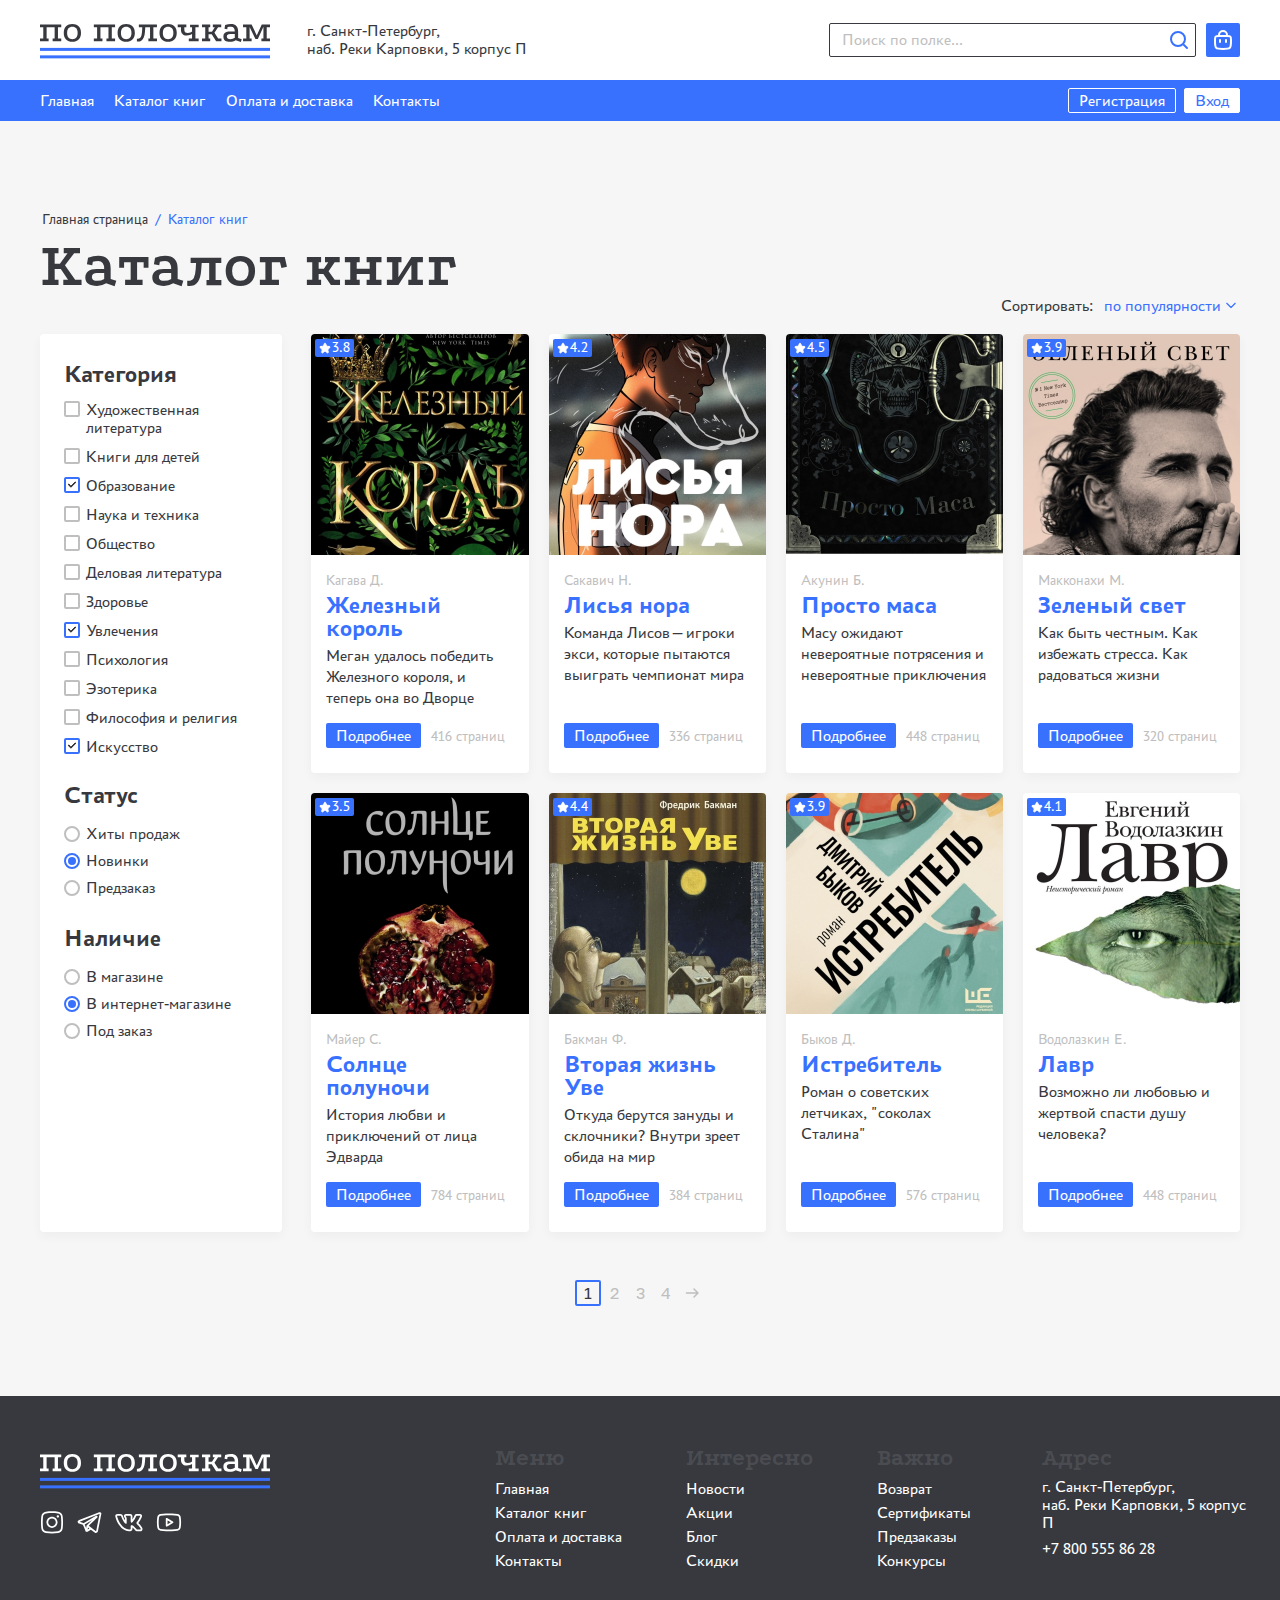
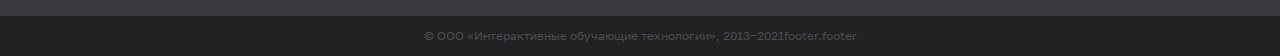
==== catalog.html @ 590096a4 "#1 - html to pug" ====
<!DOCTYPE html>
<html lang="ru-RU">
  <head>
    <meta charset="UTF-8"/>
    <meta name="viewport" content="width=device-width, initial-scale=1.0"/>
    <meta http-equiv="X-UA-Compatible" content="ie=edge"/>
    <link rel="stylesheet" type="text/css" href="static/css/styles.css"/>
    <title>Сайт с книгами "По полочкам"</title>
  </head>
  <body>
    <div class="wrapper">
      <header class="header">
        <div class="container">
          <div class="header__wrapper"><a class="header__logo-link"><span class="visually-hidden">Логотип сайта "По полочкам"</span><svg class="header__logo" width="230" height="35" viewBox="0 0 230 35" fill="none" xmlns="http://www.w3.org/2000/svg">
              <path d="M0 0.612722H21.2467V3.21678H17.9631V14.5521H21.2467V17.1945H12.6321V14.5521H14.6409V3.21678H6.6058V14.5521H8.61458V17.1945H0V14.5521H3.28358V3.21678H0V0.612722Z" fill="#37393E"/>
              <path d="M32.3032 0C34.93 0 37.029 0.791432 38.5999 2.37429C40.1966 3.95716 40.995 6.13997 40.995 8.92275C40.995 11.7055 40.1966 13.8883 38.5999 15.4712C37.029 17.0285 34.93 17.8072 32.3032 17.8072C29.7278 17.8072 27.6546 17.0285 26.0837 15.4712C24.5385 13.8883 23.7658 11.7055 23.7658 8.92275C23.7658 6.13997 24.5385 3.95716 26.0837 2.37429C27.6546 0.791432 29.7278 0 32.3032 0ZM32.3418 2.71895C30.6163 2.71895 29.3158 3.25508 28.4401 4.32734C27.5645 5.3996 27.1267 6.9314 27.1267 8.92275C27.1267 10.8886 27.5645 12.4204 28.4401 13.5181C29.3158 14.5904 30.6163 15.1265 32.3418 15.1265C34.093 15.1265 35.4065 14.5904 36.2821 13.5181C37.1835 12.4204 37.6342 10.8886 37.6342 8.92275C37.6342 6.9314 37.1835 5.3996 36.2821 4.32734C35.4065 3.25508 34.093 2.71895 32.3418 2.71895Z" fill="#37393E"/>
              <path d="M53.8336 0.612722H75.0803V3.21678H71.7967V14.5521H75.0803V17.1945H66.4657V14.5521H68.4745V3.21678H60.4394V14.5521H62.4482V17.1945H53.8336V14.5521H57.1172V3.21678H53.8336V0.612722Z" fill="#37393E"/>
              <path d="M86.1367 0C88.7636 0 90.8625 0.791432 92.4335 2.37429C94.0302 3.95716 94.8286 6.13997 94.8286 8.92275C94.8286 11.7055 94.0302 13.8883 92.4335 15.4712C90.8625 17.0285 88.7636 17.8072 86.1367 17.8072C83.5614 17.8072 81.4882 17.0285 79.9173 15.4712C78.372 13.8883 77.5994 11.7055 77.5994 8.92275C77.5994 6.13997 78.372 3.95716 79.9173 2.37429C81.4882 0.791432 83.5614 0 86.1367 0ZM86.1754 2.71895C84.4499 2.71895 83.1493 3.25508 82.2737 4.32734C81.3981 5.3996 80.9603 6.9314 80.9603 8.92275C80.9603 10.8886 81.3981 12.4204 82.2737 13.5181C83.1493 14.5904 84.4499 15.1265 86.1754 15.1265C87.9266 15.1265 89.2401 14.5904 90.1157 13.5181C91.0171 12.4204 91.4677 10.8886 91.4677 8.92275C91.4677 6.9314 91.0171 5.3996 90.1157 4.32734C89.2401 3.25508 87.9266 2.71895 86.1754 2.71895Z" fill="#37393E"/>
              <path d="M96.9074 17.4625V14.7436C98.2466 14.8968 99.2638 14.667 99.9592 14.0543C100.655 13.4416 101.144 12.5608 101.427 11.4119C101.736 10.2375 101.942 8.90998 102.045 7.42924L102.277 3.21678H98.8775V0.612722H116.918V3.21678H113.364V14.5521H116.995V17.1945H108.381V14.5521H110.042V3.21678H105.29L104.904 8.34832C104.775 10.212 104.415 11.8715 103.822 13.3267C103.256 14.7819 102.406 15.8924 101.273 16.6583C100.139 17.3987 98.6844 17.6668 96.9074 17.4625Z" fill="#37393E"/>
              <path d="M128.049 0C130.676 0 132.775 0.791432 134.346 2.37429C135.943 3.95716 136.741 6.13997 136.741 8.92275C136.741 11.7055 135.943 13.8883 134.346 15.4712C132.775 17.0285 130.676 17.8072 128.049 17.8072C125.474 17.8072 123.401 17.0285 121.83 15.4712C120.285 13.8883 119.512 11.7055 119.512 8.92275C119.512 6.13997 120.285 3.95716 121.83 2.37429C123.401 0.791432 125.474 0 128.049 0ZM128.088 2.71895C126.362 2.71895 125.062 3.25508 124.186 4.32734C123.311 5.3996 122.873 6.9314 122.873 8.92275C122.873 10.8886 123.311 12.4204 124.186 13.5181C125.062 14.5904 126.362 15.1265 128.088 15.1265C129.839 15.1265 131.153 14.5904 132.028 13.5181C132.93 12.4204 133.38 10.8886 133.38 8.92275C133.38 6.9314 132.93 5.3996 132.028 4.32734C131.153 3.25508 129.839 2.71895 128.088 2.71895Z" fill="#37393E"/>
              <path d="M152.05 9.995C151.509 10.3524 150.801 10.6971 149.925 11.029C149.049 11.3353 147.955 11.4885 146.641 11.4885C145.354 11.4885 144.324 11.297 143.551 10.9141C142.778 10.5056 142.199 9.98224 141.813 9.34399C141.452 8.70574 141.207 8.01643 141.079 7.27606C140.976 6.53569 140.937 5.80808 140.963 5.09324L141.001 3.25508H137.718V0.612722H146.332V3.25508H144.324V4.672C144.324 5.54002 144.375 6.29315 144.478 6.9314C144.607 7.56965 144.916 8.05472 145.405 8.38661C145.894 8.7185 146.693 8.88445 147.8 8.88445C148.779 8.88445 149.629 8.74404 150.35 8.4632C151.071 8.18237 151.638 7.90154 152.05 7.62071V3.29338H150.079V0.651017H158.655V3.29338H155.41V14.5521H158.655V17.1945H148.805V14.5521H152.05V9.995Z" fill="#37393E"/>
              <path d="M161.991 0.612722H170.219V3.21678H168.558V7.6973H171.958L174.816 3.21678H172.846V0.612722H181.229V3.21678H178.061L174.469 8.80786L178.177 14.5521H181.461V17.1945H176.13L171.726 10.3014H168.558V14.5521H170.219V17.1945H161.991V14.5521H165.236V3.21678H161.991V0.612722Z" fill="#37393E"/>
              <path d="M195.697 16.1605C193.972 17.2583 192.143 17.8072 190.212 17.8072C185.705 17.8072 183.438 16.0839 183.413 12.6374C183.387 9.24187 185.576 7.54412 189.98 7.54412L194.809 7.58242C194.809 4.28905 193.547 2.64236 191.023 2.64236C189.787 2.64236 188.654 2.79554 187.623 3.1019L187.237 5.16983L184.494 4.71029L185.151 1.07226C187.16 0.35742 189.091 0 190.946 0C193.315 0 195.105 0.638252 196.315 1.91475C197.526 3.16572 198.131 5.00389 198.131 7.42924V14.0543L201.723 15.2031L200.874 17.9221L195.697 16.1605ZM190.096 10.0716C187.907 10.0716 186.812 10.9141 186.812 12.5991C186.812 14.3096 187.997 15.1648 190.366 15.1648C192.066 15.1648 193.547 14.7053 194.809 13.7862V10.1099L190.096 10.0716Z" fill="#37393E"/>
              <path d="M203.036 17.1945V14.5521H206.32V3.21678H203.036V0.612722H211.612L216.75 11.4119L221.772 0.612722H230V3.21678H226.716V14.5521H230V17.1945H221.424V14.5521H223.433V2.83383L217.831 14.8968H215.436L209.603 3.02531V14.5521H211.612V17.1945H203.036Z" fill="#37393E"/>
              <rect y="23.8961" width="230" height="2.98701" fill="#3971FF"/>
              <rect y="31.3636" width="230" height="2.98701" fill="#3971FF"/>
              </svg></a>
            <p class="header__address">г. Санкт-Петербург, <br/> наб. Pеки Карповки, 5 корпус П</p>
            <div class="user-header">
              <div class="user-header__search">
                <input class="user-header__search-input" type="text" name="user-headerSearch" placeholder="Поиск по полке..."/>
                <button class="user-header__search-button" type="submit"><span class="visually-hidden">Найти</span><svg class="user-header__search-icon" width="24" height="24" viewBox="0 0 24 24" fill="none" xmlns="http://www.w3.org/2000/svg">
                  <circle cx="11" cy="11" r="7" stroke="#3971FF" stroke-width="2"/>
                  <path d="M20 20L17 17" stroke="#3971FF" stroke-width="2" stroke-linecap="round"/>
                  </svg>
                </button>
              </div><a class="user-header__basket" href="#"><span class="visually-hidden">Корзина</span><svg class="user-header__basket-icon" width="24" height="24" viewBox="0 0 24 24" fill="none" xmlns="http://www.w3.org/2000/svg">
                <path d="M8 8L8 7C8 4.79086 9.79086 3 12 3V3C14.2091 3 16 4.79086 16 7L16 8" stroke="white" stroke-width="2" stroke-linecap="round"/>
                <path d="M15 14V12" stroke="white" stroke-width="2" stroke-linecap="round"/>
                <path d="M9 14V12" stroke="white" stroke-width="2" stroke-linecap="round"/>
                <path d="M4 12C4 10.1144 4 9.17157 4.58579 8.58579C5.17157 8 6.11438 8 8 8H16C17.8856 8 18.8284 8 19.4142 8.58579C20 9.17157 20 10.1144 20 12V13C20 16.7712 20 18.6569 18.8284 19.8284C17.6569 21 15.7712 21 12 21V21C8.22876 21 6.34315 21 5.17157 19.8284C4 18.6569 4 16.7712 4 13V12Z" stroke="white" stroke-width="2"/>
                </svg></a>
            </div>
          </div>
        </div>
        <nav class="nav">
          <div class="container">
            <div class="nav__content">
              <ul class="nav__list">
                <li class="nav__item"><a class="nav__link" href="index.html">Главная</a></li>
                <li class="nav__item"><a class="nav__link">Каталог книг</a></li>
                <li class="nav__item"><a class="nav__link" href="#">Оплата и доставка</a></li>
                <li class="nav__item"><a class="nav__link" href="#">Контакты</a></li>
              </ul>
              <ul class="user-nav">
                <li class="user-nav__item"><a class="user-nav__link user-nav__link--transparent" href="#"><span class="user-nav__text">Регистрация</span></a></li>
                <li class="user-nav__item"><a class="user-nav__link" href="#"><span class="user-nav__text">Вход</span></a></li>
              </ul>
            </div>
          </div>
        </nav>
      </header>
      <main class="catalog-page">
        <section class="breadcrumbs">
          <div class="container">
            <ul class="breadcrumbs__list">
              <li class="breadcrumbs__item"><a class="breadcrumbs__link" href="index.html">Главная страница</a></li>
              <li class="breadcrumbs__item"><span class="breadcrumbs__text">Каталог книг</span></li>
            </ul>
          </div>
        </section>
        <!-- Добавляем каталог книг вместе с фильтром на страницу-->
        <section class="catalog">
          <div class="container">
            <h1 class="catalog__title">Каталог книг</h1>
            <div class="catalog__wrapper">
              <div class="catalog-filter">
                <form class="catalog-filter__form">
                  <fieldset class="catalog-filter__fieldset">
                    <p class="catalog-filter__legend">Категория</p>
                    <div class="catalog-filter__box">
                      <input class="catalog-filter__checkbox" id="fiction" type="checkbox" name="fiction"/>
                      <label class="catalog-filter__label" for="fiction">Художественная литература</label>
                    </div>
                    <div class="catalog-filter__box">
                      <input class="catalog-filter__checkbox" id="for-children" type="checkbox" name="for-children"/>
                      <label class="catalog-filter__label" for="for-children">Книги для детей</label>
                    </div>
                    <div class="catalog-filter__box">
                      <input class="catalog-filter__checkbox" id="education" type="checkbox" name="education" checked=""/>
                      <label class="catalog-filter__label" for="education">Образование</label>
                    </div>
                    <div class="catalog-filter__box">
                      <input class="catalog-filter__checkbox" id="science-and-technology" type="checkbox" name="science-and-technology"/>
                      <label class="catalog-filter__label" for="science-and-technology">Наука и техника</label>
                    </div>
                    <div class="catalog-filter__box">
                      <input class="catalog-filter__checkbox" id="society" type="checkbox" name="society"/>
                      <label class="catalog-filter__label" for="society">Общество</label>
                    </div>
                    <div class="catalog-filter__box">
                      <input class="catalog-filter__checkbox" id="business-literature" type="checkbox" name="business-literature"/>
                      <label class="catalog-filter__label" for="business-literature">Деловая литература</label>
                    </div>
                    <div class="catalog-filter__box">
                      <input class="catalog-filter__checkbox" id="health" type="checkbox" name="health"/>
                      <label class="catalog-filter__label" for="health">Здоровье</label>
                    </div>
                    <div class="catalog-filter__box">
                      <input class="catalog-filter__checkbox" id="hobby" type="checkbox" name="hobby" checked=""/>
                      <label class="catalog-filter__label" for="hobby">Увлечения</label>
                    </div>
                    <div class="catalog-filter__box">
                      <input class="catalog-filter__checkbox" id="psychology" type="checkbox" name="psychology"/>
                      <label class="catalog-filter__label" for="psychology">Психология</label>
                    </div>
                    <div class="catalog-filter__box">
                      <input class="catalog-filter__checkbox" id="esoterics" type="checkbox" name="esoterics"/>
                      <label class="catalog-filter__label" for="esoterics">Эзотерика</label>
                    </div>
                    <div class="catalog-filter__box">
                      <input class="catalog-filter__checkbox" id="philosophy" type="checkbox" name="philosophy"/>
                      <label class="catalog-filter__label" for="philosophy">Философия и религия</label>
                    </div>
                    <div class="catalog-filter__box">
                      <input class="catalog-filter__checkbox" id="art" type="checkbox" name="art" checked=""/>
                      <label class="catalog-filter__label" for="art">Искусство</label>
                    </div>
                  </fieldset>
                  <fieldset class="catalog-filter__fieldset">
                    <p class="catalog-filter__legend">Статус</p>
                    <div class="catalog-filter__box catalog-filter__box--radio">
                      <input class="catalog-filter__radio" id="bestsellers" type="radio" name="status" value="bestsellers"/>
                      <label class="catalog-filter__label" for="bestsellers">Хиты продаж</label>
                    </div>
                    <div class="catalog-filter__box catalog-filter__box--radio">
                      <input class="catalog-filter__radio" id="news-books" type="radio" name="status" value="news-books" checked=""/>
                      <label class="catalog-filter__label" for="news-books">Новинки</label>
                    </div>
                    <div class="catalog-filter__box catalog-filter__box--radio">
                      <input class="catalog-filter__radio" id="preorder" type="radio" name="status" value="preorder"/>
                      <label class="catalog-filter__label" for="preorder">Предзаказ</label>
                    </div>
                  </fieldset>
                  <fieldset class="catalog-filter__fieldset">
                    <p class="catalog-filter__legend">Наличие</p>
                    <div class="catalog-filter__box catalog-filter__box--radio">
                      <input class="catalog-filter__radio" id="in-the-shop" type="radio" name="availability" value="in-the-shop"/>
                      <label class="catalog-filter__label" for="in-the-shop">В магазине</label>
                    </div>
                    <div class="catalog-filter__box catalog-filter__box--radio">
                      <input class="catalog-filter__radio" id="in-the-internet-shop" type="radio" name="availability" value="in-the-internet-shop" checked=""/>
                      <label class="catalog-filter__label" for="in-the-internet-shop">В интернет-магазине</label>
                    </div>
                    <div class="catalog-filter__box catalog-filter__box--radio">
                      <input class="catalog-filter__radio" id="under-the-order" type="radio" name="availability" value="under-the-order"/>
                      <label class="catalog-filter__label" for="under-the-order">Под заказ</label>
                    </div>
                  </fieldset>
                </form>
              </div>
              <div class="catalog-books">
                <div class="catalog-books__sort">
                  <label class="catalog-books__sort-title" for="sort">Сортировать:</label>
                  <select class="catalog-books__select" id="sort" size="1">
                    <option class="catalog-books__options">по популярности</option>
                    <option class="catalog-books__options">по названию</option>
                    <option class="catalog-books__options">по новизне</option>
                  </select>
                </div>
                <ul class="books">
                  <li class="books__item">
                    <div class="books__inner"><img class="books__img" src="static/images/content/book-iron-king.jpg" alt="Фото книги - &quot;Железный король&quot;" width="221" height="221"/>
                      <div class="books__box">
                        <p class="books__author">Кагава Д.</p>
                        <h3 class="books__name">Железный король</h3>
                        <p class="books__description">Меган удалось победить Железного короля, и теперь она во Дворце</p>
                        <p class="books__stars">
                          <svg width='12' height='12' viewBox='0 0 12 12' fill='none' xmlns='http://www.w3.org/2000/svg'>
                          <path d='M4.87152 2.81324C5.29957 1.74612 5.5136 1.21256 5.86132 1.13861C5.95275 1.11916 6.04724 1.11916 6.13867 1.13861C6.48639 1.21256 6.70042 1.74612 7.12847 2.81324C7.37189 3.4201 7.4936 3.72352 7.72134 3.9299C7.78522 3.98779 7.85456 4.03934 7.92839 4.08384C8.19162 4.24249 8.52022 4.27192 9.17741 4.33078C10.2899 4.43041 10.8462 4.48023 11.016 4.79739C11.0512 4.86308 11.0751 4.9342 11.0868 5.00779C11.1431 5.36315 10.7342 5.73519 9.91632 6.47927L9.68921 6.68589C9.30685 7.03376 9.11566 7.2077 9.00508 7.42477C8.93875 7.55498 8.89427 7.69521 8.87343 7.83985C8.83869 8.08098 8.89467 8.33331 9.00664 8.83796L9.04665 9.01827C9.24744 9.92329 9.34784 10.3758 9.22251 10.5982C9.10994 10.798 8.90257 10.9259 8.67351 10.9369C8.41849 10.949 8.05917 10.6562 7.34052 10.0707C6.86704 9.68484 6.63031 9.49194 6.3675 9.41658C6.12734 9.34771 5.87265 9.34771 5.63249 9.41658C5.36968 9.49194 5.13294 9.68484 4.65947 10.0707C3.94082 10.6562 3.5815 10.949 3.32648 10.9369C3.09742 10.9259 2.89005 10.798 2.77747 10.5982C2.65215 10.3758 2.75254 9.92329 2.95334 9.01827L2.99335 8.83796C3.10532 8.33331 3.1613 8.08098 3.12656 7.83985C3.10572 7.69521 3.06124 7.55498 2.99491 7.42477C2.88432 7.2077 2.69314 7.03376 2.31078 6.68589L2.08366 6.47927C1.2658 5.73519 0.856875 5.36315 0.913191 5.00779C0.924854 4.9342 0.948774 4.86308 0.983955 4.79739C1.15382 4.48023 1.71007 4.43041 2.82258 4.33078C3.47977 4.27192 3.80837 4.24249 4.07159 4.08384C4.14543 4.03934 4.21477 3.98779 4.27865 3.9299C4.50639 3.72352 4.6281 3.4201 4.87152 2.81324Z' fill='white' stroke='white' />
                          </svg><span class="books__star">3.8</span>
                        </p>
                        <div class="books__wrapper"><a class="books__link" href="iron-king.html">Подробнее</a><span class="books__pages">416 страниц</span></div>
                      </div>
                    </div>
                  </li>
                  <li class="books__item">
                    <div class="books__inner"><img class="books__img" src="static/images/content/book-fox-hole.jpg" alt="Фото книги - &quot;Лисья нора&quot;" width="221" height="221"/>
                      <div class="books__box">
                        <p class="books__author">Сакавич Н.</p>
                        <h3 class="books__name">Лисья нора</h3>
                        <p class="books__description">Команда Лисов—игроки экси, которые пытаются выиграть чемпионат мира</p>
                        <p class="books__stars">
                          <svg width='12' height='12' viewBox='0 0 12 12' fill='none' xmlns='http://www.w3.org/2000/svg'>
                          <path d='M4.87152 2.81324C5.29957 1.74612 5.5136 1.21256 5.86132 1.13861C5.95275 1.11916 6.04724 1.11916 6.13867 1.13861C6.48639 1.21256 6.70042 1.74612 7.12847 2.81324C7.37189 3.4201 7.4936 3.72352 7.72134 3.9299C7.78522 3.98779 7.85456 4.03934 7.92839 4.08384C8.19162 4.24249 8.52022 4.27192 9.17741 4.33078C10.2899 4.43041 10.8462 4.48023 11.016 4.79739C11.0512 4.86308 11.0751 4.9342 11.0868 5.00779C11.1431 5.36315 10.7342 5.73519 9.91632 6.47927L9.68921 6.68589C9.30685 7.03376 9.11566 7.2077 9.00508 7.42477C8.93875 7.55498 8.89427 7.69521 8.87343 7.83985C8.83869 8.08098 8.89467 8.33331 9.00664 8.83796L9.04665 9.01827C9.24744 9.92329 9.34784 10.3758 9.22251 10.5982C9.10994 10.798 8.90257 10.9259 8.67351 10.9369C8.41849 10.949 8.05917 10.6562 7.34052 10.0707C6.86704 9.68484 6.63031 9.49194 6.3675 9.41658C6.12734 9.34771 5.87265 9.34771 5.63249 9.41658C5.36968 9.49194 5.13294 9.68484 4.65947 10.0707C3.94082 10.6562 3.5815 10.949 3.32648 10.9369C3.09742 10.9259 2.89005 10.798 2.77747 10.5982C2.65215 10.3758 2.75254 9.92329 2.95334 9.01827L2.99335 8.83796C3.10532 8.33331 3.1613 8.08098 3.12656 7.83985C3.10572 7.69521 3.06124 7.55498 2.99491 7.42477C2.88432 7.2077 2.69314 7.03376 2.31078 6.68589L2.08366 6.47927C1.2658 5.73519 0.856875 5.36315 0.913191 5.00779C0.924854 4.9342 0.948774 4.86308 0.983955 4.79739C1.15382 4.48023 1.71007 4.43041 2.82258 4.33078C3.47977 4.27192 3.80837 4.24249 4.07159 4.08384C4.14543 4.03934 4.21477 3.98779 4.27865 3.9299C4.50639 3.72352 4.6281 3.4201 4.87152 2.81324Z' fill='white' stroke='white' />
                          </svg><span class="books__star">4.2</span>
                        </p>
                        <div class="books__wrapper"><a class="books__link" href="#">Подробнее</a><span class="books__pages">336 страниц</span></div>
                      </div>
                    </div>
                  </li>
                  <li class="books__item">
                    <div class="books__inner"><img class="books__img" src="static/images/content/book-just-masa.jpg" alt="Фото книги - &quot;Просто маса&quot;" width="221" height="221"/>
                      <div class="books__box">
                        <p class="books__author">Акунин Б.</p>
                        <h3 class="books__name">Просто маса</h3>
                        <p class="books__description">Масу ожидают невероятные потрясения и невероятные приключения</p>
                        <p class="books__stars">
                          <svg width='12' height='12' viewBox='0 0 12 12' fill='none' xmlns='http://www.w3.org/2000/svg'>
                          <path d='M4.87152 2.81324C5.29957 1.74612 5.5136 1.21256 5.86132 1.13861C5.95275 1.11916 6.04724 1.11916 6.13867 1.13861C6.48639 1.21256 6.70042 1.74612 7.12847 2.81324C7.37189 3.4201 7.4936 3.72352 7.72134 3.9299C7.78522 3.98779 7.85456 4.03934 7.92839 4.08384C8.19162 4.24249 8.52022 4.27192 9.17741 4.33078C10.2899 4.43041 10.8462 4.48023 11.016 4.79739C11.0512 4.86308 11.0751 4.9342 11.0868 5.00779C11.1431 5.36315 10.7342 5.73519 9.91632 6.47927L9.68921 6.68589C9.30685 7.03376 9.11566 7.2077 9.00508 7.42477C8.93875 7.55498 8.89427 7.69521 8.87343 7.83985C8.83869 8.08098 8.89467 8.33331 9.00664 8.83796L9.04665 9.01827C9.24744 9.92329 9.34784 10.3758 9.22251 10.5982C9.10994 10.798 8.90257 10.9259 8.67351 10.9369C8.41849 10.949 8.05917 10.6562 7.34052 10.0707C6.86704 9.68484 6.63031 9.49194 6.3675 9.41658C6.12734 9.34771 5.87265 9.34771 5.63249 9.41658C5.36968 9.49194 5.13294 9.68484 4.65947 10.0707C3.94082 10.6562 3.5815 10.949 3.32648 10.9369C3.09742 10.9259 2.89005 10.798 2.77747 10.5982C2.65215 10.3758 2.75254 9.92329 2.95334 9.01827L2.99335 8.83796C3.10532 8.33331 3.1613 8.08098 3.12656 7.83985C3.10572 7.69521 3.06124 7.55498 2.99491 7.42477C2.88432 7.2077 2.69314 7.03376 2.31078 6.68589L2.08366 6.47927C1.2658 5.73519 0.856875 5.36315 0.913191 5.00779C0.924854 4.9342 0.948774 4.86308 0.983955 4.79739C1.15382 4.48023 1.71007 4.43041 2.82258 4.33078C3.47977 4.27192 3.80837 4.24249 4.07159 4.08384C4.14543 4.03934 4.21477 3.98779 4.27865 3.9299C4.50639 3.72352 4.6281 3.4201 4.87152 2.81324Z' fill='white' stroke='white' />
                          </svg><span class="books__star">4.5</span>
                        </p>
                        <div class="books__wrapper"><a class="books__link" href="#">Подробнее</a><span class="books__pages">448 страниц</span></div>
                      </div>
                    </div>
                  </li>
                  <li class="books__item">
                    <div class="books__inner"><img class="books__img" src="static/images/content/book-green-light.jpg" alt="Фото книги - &quot;Зеленый свет&quot;" width="221" height="221"/>
                      <div class="books__box">
                        <p class="books__author">Макконахи М.</p>
                        <h3 class="books__name">Зеленый свет</h3>
                        <p class="books__description">Как быть честным. Как избежать стресса. Как радоваться жизни</p>
                        <p class="books__stars">
                          <svg width='12' height='12' viewBox='0 0 12 12' fill='none' xmlns='http://www.w3.org/2000/svg'>
                          <path d='M4.87152 2.81324C5.29957 1.74612 5.5136 1.21256 5.86132 1.13861C5.95275 1.11916 6.04724 1.11916 6.13867 1.13861C6.48639 1.21256 6.70042 1.74612 7.12847 2.81324C7.37189 3.4201 7.4936 3.72352 7.72134 3.9299C7.78522 3.98779 7.85456 4.03934 7.92839 4.08384C8.19162 4.24249 8.52022 4.27192 9.17741 4.33078C10.2899 4.43041 10.8462 4.48023 11.016 4.79739C11.0512 4.86308 11.0751 4.9342 11.0868 5.00779C11.1431 5.36315 10.7342 5.73519 9.91632 6.47927L9.68921 6.68589C9.30685 7.03376 9.11566 7.2077 9.00508 7.42477C8.93875 7.55498 8.89427 7.69521 8.87343 7.83985C8.83869 8.08098 8.89467 8.33331 9.00664 8.83796L9.04665 9.01827C9.24744 9.92329 9.34784 10.3758 9.22251 10.5982C9.10994 10.798 8.90257 10.9259 8.67351 10.9369C8.41849 10.949 8.05917 10.6562 7.34052 10.0707C6.86704 9.68484 6.63031 9.49194 6.3675 9.41658C6.12734 9.34771 5.87265 9.34771 5.63249 9.41658C5.36968 9.49194 5.13294 9.68484 4.65947 10.0707C3.94082 10.6562 3.5815 10.949 3.32648 10.9369C3.09742 10.9259 2.89005 10.798 2.77747 10.5982C2.65215 10.3758 2.75254 9.92329 2.95334 9.01827L2.99335 8.83796C3.10532 8.33331 3.1613 8.08098 3.12656 7.83985C3.10572 7.69521 3.06124 7.55498 2.99491 7.42477C2.88432 7.2077 2.69314 7.03376 2.31078 6.68589L2.08366 6.47927C1.2658 5.73519 0.856875 5.36315 0.913191 5.00779C0.924854 4.9342 0.948774 4.86308 0.983955 4.79739C1.15382 4.48023 1.71007 4.43041 2.82258 4.33078C3.47977 4.27192 3.80837 4.24249 4.07159 4.08384C4.14543 4.03934 4.21477 3.98779 4.27865 3.9299C4.50639 3.72352 4.6281 3.4201 4.87152 2.81324Z' fill='white' stroke='white' />
                          </svg><span class="books__star">3.9</span>
                        </p>
                        <div class="books__wrapper"><a class="books__link" href="#">Подробнее</a><span class="books__pages">320 страниц</span></div>
                      </div>
                    </div>
                  </li>
                  <li class="books__item">
                    <div class="books__inner"><img class="books__img" src="static/images/content/book-sun-midnight.jpg" alt="Фото книги - &quot;Солнце полуночи&quot;" width="221" height="221"/>
                      <div class="books__box">
                        <p class="books__author">Майер С. </p>
                        <h3 class="books__name">Солнце полуночи</h3>
                        <p class="books__description">История любви и приключений от лица Эдварда</p>
                        <p class="books__stars">
                          <svg width='12' height='12' viewBox='0 0 12 12' fill='none' xmlns='http://www.w3.org/2000/svg'>
                          <path d='M4.87152 2.81324C5.29957 1.74612 5.5136 1.21256 5.86132 1.13861C5.95275 1.11916 6.04724 1.11916 6.13867 1.13861C6.48639 1.21256 6.70042 1.74612 7.12847 2.81324C7.37189 3.4201 7.4936 3.72352 7.72134 3.9299C7.78522 3.98779 7.85456 4.03934 7.92839 4.08384C8.19162 4.24249 8.52022 4.27192 9.17741 4.33078C10.2899 4.43041 10.8462 4.48023 11.016 4.79739C11.0512 4.86308 11.0751 4.9342 11.0868 5.00779C11.1431 5.36315 10.7342 5.73519 9.91632 6.47927L9.68921 6.68589C9.30685 7.03376 9.11566 7.2077 9.00508 7.42477C8.93875 7.55498 8.89427 7.69521 8.87343 7.83985C8.83869 8.08098 8.89467 8.33331 9.00664 8.83796L9.04665 9.01827C9.24744 9.92329 9.34784 10.3758 9.22251 10.5982C9.10994 10.798 8.90257 10.9259 8.67351 10.9369C8.41849 10.949 8.05917 10.6562 7.34052 10.0707C6.86704 9.68484 6.63031 9.49194 6.3675 9.41658C6.12734 9.34771 5.87265 9.34771 5.63249 9.41658C5.36968 9.49194 5.13294 9.68484 4.65947 10.0707C3.94082 10.6562 3.5815 10.949 3.32648 10.9369C3.09742 10.9259 2.89005 10.798 2.77747 10.5982C2.65215 10.3758 2.75254 9.92329 2.95334 9.01827L2.99335 8.83796C3.10532 8.33331 3.1613 8.08098 3.12656 7.83985C3.10572 7.69521 3.06124 7.55498 2.99491 7.42477C2.88432 7.2077 2.69314 7.03376 2.31078 6.68589L2.08366 6.47927C1.2658 5.73519 0.856875 5.36315 0.913191 5.00779C0.924854 4.9342 0.948774 4.86308 0.983955 4.79739C1.15382 4.48023 1.71007 4.43041 2.82258 4.33078C3.47977 4.27192 3.80837 4.24249 4.07159 4.08384C4.14543 4.03934 4.21477 3.98779 4.27865 3.9299C4.50639 3.72352 4.6281 3.4201 4.87152 2.81324Z' fill='white' stroke='white' />
                          </svg><span class="books__star">3.5</span>
                        </p>
                        <div class="books__wrapper"><a class="books__link" href="#">Подробнее</a><span class="books__pages">784 страниц</span></div>
                      </div>
                    </div>
                  </li>
                  <li class="books__item">
                    <div class="books__inner"><img class="books__img" src="static/images/content/book-second-life.jpg" alt="Фото книги - &quot;Вторая жизнь Уве&quot;" width="221" height="221"/>
                      <div class="books__box">
                        <p class="books__author">Бакман Ф.</p>
                        <h3 class="books__name">Вторая жизнь Уве</h3>
                        <p class="books__description">Откуда берутся зануды и склочники? Внутри зреет обида на мир</p>
                        <p class="books__stars">
                          <svg width='12' height='12' viewBox='0 0 12 12' fill='none' xmlns='http://www.w3.org/2000/svg'>
                          <path d='M4.87152 2.81324C5.29957 1.74612 5.5136 1.21256 5.86132 1.13861C5.95275 1.11916 6.04724 1.11916 6.13867 1.13861C6.48639 1.21256 6.70042 1.74612 7.12847 2.81324C7.37189 3.4201 7.4936 3.72352 7.72134 3.9299C7.78522 3.98779 7.85456 4.03934 7.92839 4.08384C8.19162 4.24249 8.52022 4.27192 9.17741 4.33078C10.2899 4.43041 10.8462 4.48023 11.016 4.79739C11.0512 4.86308 11.0751 4.9342 11.0868 5.00779C11.1431 5.36315 10.7342 5.73519 9.91632 6.47927L9.68921 6.68589C9.30685 7.03376 9.11566 7.2077 9.00508 7.42477C8.93875 7.55498 8.89427 7.69521 8.87343 7.83985C8.83869 8.08098 8.89467 8.33331 9.00664 8.83796L9.04665 9.01827C9.24744 9.92329 9.34784 10.3758 9.22251 10.5982C9.10994 10.798 8.90257 10.9259 8.67351 10.9369C8.41849 10.949 8.05917 10.6562 7.34052 10.0707C6.86704 9.68484 6.63031 9.49194 6.3675 9.41658C6.12734 9.34771 5.87265 9.34771 5.63249 9.41658C5.36968 9.49194 5.13294 9.68484 4.65947 10.0707C3.94082 10.6562 3.5815 10.949 3.32648 10.9369C3.09742 10.9259 2.89005 10.798 2.77747 10.5982C2.65215 10.3758 2.75254 9.92329 2.95334 9.01827L2.99335 8.83796C3.10532 8.33331 3.1613 8.08098 3.12656 7.83985C3.10572 7.69521 3.06124 7.55498 2.99491 7.42477C2.88432 7.2077 2.69314 7.03376 2.31078 6.68589L2.08366 6.47927C1.2658 5.73519 0.856875 5.36315 0.913191 5.00779C0.924854 4.9342 0.948774 4.86308 0.983955 4.79739C1.15382 4.48023 1.71007 4.43041 2.82258 4.33078C3.47977 4.27192 3.80837 4.24249 4.07159 4.08384C4.14543 4.03934 4.21477 3.98779 4.27865 3.9299C4.50639 3.72352 4.6281 3.4201 4.87152 2.81324Z' fill='white' stroke='white' />
                          </svg><span class="books__star">4.4</span>
                        </p>
                        <div class="books__wrapper"><a class="books__link" href="#">Подробнее</a><span class="books__pages">384 страниц</span></div>
                      </div>
                    </div>
                  </li>
                  <li class="books__item">
                    <div class="books__inner"><img class="books__img" src="static/images/content/book-istrebitel.jpg" alt="Фото книги - &quot;Истребитель&quot;" width="221" height="221"/>
                      <div class="books__box">
                        <p class="books__author">Быков Д.</p>
                        <h3 class="books__name">Истребитель</h3>
                        <p class="books__description">Роман о советских летчиках, "соколах Сталина"</p>
                        <p class="books__stars">
                          <svg width='12' height='12' viewBox='0 0 12 12' fill='none' xmlns='http://www.w3.org/2000/svg'>
                          <path d='M4.87152 2.81324C5.29957 1.74612 5.5136 1.21256 5.86132 1.13861C5.95275 1.11916 6.04724 1.11916 6.13867 1.13861C6.48639 1.21256 6.70042 1.74612 7.12847 2.81324C7.37189 3.4201 7.4936 3.72352 7.72134 3.9299C7.78522 3.98779 7.85456 4.03934 7.92839 4.08384C8.19162 4.24249 8.52022 4.27192 9.17741 4.33078C10.2899 4.43041 10.8462 4.48023 11.016 4.79739C11.0512 4.86308 11.0751 4.9342 11.0868 5.00779C11.1431 5.36315 10.7342 5.73519 9.91632 6.47927L9.68921 6.68589C9.30685 7.03376 9.11566 7.2077 9.00508 7.42477C8.93875 7.55498 8.89427 7.69521 8.87343 7.83985C8.83869 8.08098 8.89467 8.33331 9.00664 8.83796L9.04665 9.01827C9.24744 9.92329 9.34784 10.3758 9.22251 10.5982C9.10994 10.798 8.90257 10.9259 8.67351 10.9369C8.41849 10.949 8.05917 10.6562 7.34052 10.0707C6.86704 9.68484 6.63031 9.49194 6.3675 9.41658C6.12734 9.34771 5.87265 9.34771 5.63249 9.41658C5.36968 9.49194 5.13294 9.68484 4.65947 10.0707C3.94082 10.6562 3.5815 10.949 3.32648 10.9369C3.09742 10.9259 2.89005 10.798 2.77747 10.5982C2.65215 10.3758 2.75254 9.92329 2.95334 9.01827L2.99335 8.83796C3.10532 8.33331 3.1613 8.08098 3.12656 7.83985C3.10572 7.69521 3.06124 7.55498 2.99491 7.42477C2.88432 7.2077 2.69314 7.03376 2.31078 6.68589L2.08366 6.47927C1.2658 5.73519 0.856875 5.36315 0.913191 5.00779C0.924854 4.9342 0.948774 4.86308 0.983955 4.79739C1.15382 4.48023 1.71007 4.43041 2.82258 4.33078C3.47977 4.27192 3.80837 4.24249 4.07159 4.08384C4.14543 4.03934 4.21477 3.98779 4.27865 3.9299C4.50639 3.72352 4.6281 3.4201 4.87152 2.81324Z' fill='white' stroke='white' />
                          </svg><span class="books__star">3.9</span>
                        </p>
                        <div class="books__wrapper"><a class="books__link" href="#">Подробнее</a><span class="books__pages">576 страниц</span></div>
                      </div>
                    </div>
                  </li>
                  <li class="books__item">
                    <div class="books__inner"><img class="books__img" src="static/images/content/book-lavr.jpg" alt="Фото книги - &quot;Лавр&quot;" width="221" height="221"/>
                      <div class="books__box">
                        <p class="books__author">Водолазкин Е.</p>
                        <h3 class="books__name">Лавр</h3>
                        <p class="books__description">Возможно ли любовью и жертвой спасти душу человека?</p>
                        <p class="books__stars">
                          <svg width='12' height='12' viewBox='0 0 12 12' fill='none' xmlns='http://www.w3.org/2000/svg'>
                          <path d='M4.87152 2.81324C5.29957 1.74612 5.5136 1.21256 5.86132 1.13861C5.95275 1.11916 6.04724 1.11916 6.13867 1.13861C6.48639 1.21256 6.70042 1.74612 7.12847 2.81324C7.37189 3.4201 7.4936 3.72352 7.72134 3.9299C7.78522 3.98779 7.85456 4.03934 7.92839 4.08384C8.19162 4.24249 8.52022 4.27192 9.17741 4.33078C10.2899 4.43041 10.8462 4.48023 11.016 4.79739C11.0512 4.86308 11.0751 4.9342 11.0868 5.00779C11.1431 5.36315 10.7342 5.73519 9.91632 6.47927L9.68921 6.68589C9.30685 7.03376 9.11566 7.2077 9.00508 7.42477C8.93875 7.55498 8.89427 7.69521 8.87343 7.83985C8.83869 8.08098 8.89467 8.33331 9.00664 8.83796L9.04665 9.01827C9.24744 9.92329 9.34784 10.3758 9.22251 10.5982C9.10994 10.798 8.90257 10.9259 8.67351 10.9369C8.41849 10.949 8.05917 10.6562 7.34052 10.0707C6.86704 9.68484 6.63031 9.49194 6.3675 9.41658C6.12734 9.34771 5.87265 9.34771 5.63249 9.41658C5.36968 9.49194 5.13294 9.68484 4.65947 10.0707C3.94082 10.6562 3.5815 10.949 3.32648 10.9369C3.09742 10.9259 2.89005 10.798 2.77747 10.5982C2.65215 10.3758 2.75254 9.92329 2.95334 9.01827L2.99335 8.83796C3.10532 8.33331 3.1613 8.08098 3.12656 7.83985C3.10572 7.69521 3.06124 7.55498 2.99491 7.42477C2.88432 7.2077 2.69314 7.03376 2.31078 6.68589L2.08366 6.47927C1.2658 5.73519 0.856875 5.36315 0.913191 5.00779C0.924854 4.9342 0.948774 4.86308 0.983955 4.79739C1.15382 4.48023 1.71007 4.43041 2.82258 4.33078C3.47977 4.27192 3.80837 4.24249 4.07159 4.08384C4.14543 4.03934 4.21477 3.98779 4.27865 3.9299C4.50639 3.72352 4.6281 3.4201 4.87152 2.81324Z' fill='white' stroke='white' />
                          </svg><span class="books__star">4.1</span>
                        </p>
                        <div class="books__wrapper"><a class="books__link" href="#">Подробнее</a><span class="books__pages">448 страниц</span></div>
                      </div>
                    </div>
                  </li>
                </ul>
              </div>
            </div>
            <div class="catalog__pagination pagination">
              <ul class="pagination__list">
                <li class="pagination__item"><a class="pagination__link pagination__link--active" title="Текущая страница 1">1</a></li>
                <li class="pagination__item"><a class="pagination__link" href="#" title="Перейти на страницу № 2">2</a></li>
                <li class="pagination__item"><a class="pagination__link" href="#" title="Перейти на страницу № 3">3</a></li>
                <li class="pagination__item"><a class="pagination__link" href="#" title="Перейти на страницу № 4">4</a></li>
                <li class="pagination__item"><a class="pagination__link pagination__link--arrow" href="#" title="Перейти на следующую страницу"><span class="visually-hidden">Перейти на следующую страницу</span><svg width='14' height='10' viewBox='0 0 14 10' xmlns='http://www.w3.org/2000/svg'>
                    <path d='M8.46967 1.53033C8.17678 1.23744 8.17678 0.762563 8.46967 0.46967C8.76256 0.176777 9.23744 0.176777 9.53033 0.46967L13.5303 4.46967C13.8232 4.76256 13.8232 5.23744 13.5303 5.53033L9.53033 9.53033C9.23744 9.82322 8.76256 9.82322 8.46967 9.53033C8.17678 9.23744 8.17678 8.76256 8.46967 8.46967L11.1893 5.75H1.5C1.08579 5.75 0.75 5.41421 0.75 5C0.75 4.58579 1.08579 4.25 1.5 4.25H11.1893L8.46967 1.53033Z' />
                    </svg></a></li>
              </ul>
            </div>
          </div>
        </section>
      </main>
      <footer class="footer">
        <div class="container">
          <div class="footer__wrapper">
            <div class="footer__col"><a class="footer__logo-link"><span class="visually-hidden">Логотип сайта "По полочкам"</span><svg class='footer__logo' width='230' height='35' viewBox='0 0 230 35' fill='none' xmlns='http://www.w3.org/2000/svg'>
                <path d='M0 0.612722H21.2467V3.21678H17.9631V14.5521H21.2467V17.1945H12.6321V14.5521H14.6409V3.21678H6.6058V14.5521H8.61458V17.1945H0V14.5521H3.28358V3.21678H0V0.612722Z' fill='white'/>
                <path d='M32.3032 0C34.93 0 37.029 0.791432 38.5999 2.37429C40.1966 3.95716 40.995 6.13997 40.995 8.92275C40.995 11.7055 40.1966 13.8883 38.5999 15.4712C37.029 17.0285 34.93 17.8072 32.3032 17.8072C29.7278 17.8072 27.6546 17.0285 26.0837 15.4712C24.5385 13.8883 23.7658 11.7055 23.7658 8.92275C23.7658 6.13997 24.5385 3.95716 26.0837 2.37429C27.6546 0.791432 29.7278 0 32.3032 0ZM32.3418 2.71895C30.6163 2.71895 29.3158 3.25508 28.4401 4.32734C27.5645 5.3996 27.1267 6.9314 27.1267 8.92275C27.1267 10.8886 27.5645 12.4204 28.4401 13.5181C29.3158 14.5904 30.6163 15.1265 32.3418 15.1265C34.093 15.1265 35.4065 14.5904 36.2821 13.5181C37.1835 12.4204 37.6342 10.8886 37.6342 8.92275C37.6342 6.9314 37.1835 5.3996 36.2821 4.32734C35.4065 3.25508 34.093 2.71895 32.3418 2.71895Z' fill='white' />
                <path d='M53.8336 0.612722H75.0803V3.21678H71.7967V14.5521H75.0803V17.1945H66.4657V14.5521H68.4745V3.21678H60.4394V14.5521H62.4482V17.1945H53.8336V14.5521H57.1172V3.21678H53.8336V0.612722Z' fill='white'/>
                <path d='M86.1367 0C88.7636 0 90.8625 0.791432 92.4335 2.37429C94.0302 3.95716 94.8286 6.13997 94.8286 8.92275C94.8286 11.7055 94.0302 13.8883 92.4335 15.4712C90.8625 17.0285 88.7636 17.8072 86.1367 17.8072C83.5614 17.8072 81.4882 17.0285 79.9173 15.4712C78.372 13.8883 77.5994 11.7055 77.5994 8.92275C77.5994 6.13997 78.372 3.95716 79.9173 2.37429C81.4882 0.791432 83.5614 0 86.1367 0ZM86.1754 2.71895C84.4499 2.71895 83.1493 3.25508 82.2737 4.32734C81.3981 5.3996 80.9603 6.9314 80.9603 8.92275C80.9603 10.8886 81.3981 12.4204 82.2737 13.5181C83.1493 14.5904 84.4499 15.1265 86.1754 15.1265C87.9266 15.1265 89.2401 14.5904 90.1157 13.5181C91.0171 12.4204 91.4677 10.8886 91.4677 8.92275C91.4677 6.9314 91.0171 5.3996 90.1157 4.32734C89.2401 3.25508 87.9266 2.71895 86.1754 2.71895Z' fill='white' />
                <path d='M96.9074 17.4625V14.7436C98.2466 14.8968 99.2638 14.667 99.9592 14.0543C100.655 13.4416 101.144 12.5608 101.427 11.4119C101.736 10.2375 101.942 8.90998 102.045 7.42924L102.277 3.21678H98.8775V0.612722H116.918V3.21678H113.364V14.5521H116.995V17.1945H108.381V14.5521H110.042V3.21678H105.29L104.904 8.34832C104.775 10.212 104.415 11.8715 103.822 13.3267C103.256 14.7819 102.406 15.8924 101.273 16.6583C100.139 17.3987 98.6844 17.6668 96.9074 17.4625Z' fill='white' />
                <path d='M128.049 0C130.676 0 132.775 0.791432 134.346 2.37429C135.943 3.95716 136.741 6.13997 136.741 8.92275C136.741 11.7055 135.943 13.8883 134.346 15.4712C132.775 17.0285 130.676 17.8072 128.049 17.8072C125.474 17.8072 123.401 17.0285 121.83 15.4712C120.285 13.8883 119.512 11.7055 119.512 8.92275C119.512 6.13997 120.285 3.95716 121.83 2.37429C123.401 0.791432 125.474 0 128.049 0ZM128.088 2.71895C126.362 2.71895 125.062 3.25508 124.186 4.32734C123.311 5.3996 122.873 6.9314 122.873 8.92275C122.873 10.8886 123.311 12.4204 124.186 13.5181C125.062 14.5904 126.362 15.1265 128.088 15.1265C129.839 15.1265 131.153 14.5904 132.028 13.5181C132.93 12.4204 133.38 10.8886 133.38 8.92275C133.38 6.9314 132.93 5.3996 132.028 4.32734C131.153 3.25508 129.839 2.71895 128.088 2.71895Z' fill='white'/>
                <path d='M152.05 9.995C151.509 10.3524 150.801 10.6971 149.925 11.029C149.049 11.3353 147.955 11.4885 146.641 11.4885C145.354 11.4885 144.324 11.297 143.551 10.9141C142.778 10.5056 142.199 9.98224 141.813 9.34399C141.452 8.70574 141.207 8.01643 141.079 7.27606C140.976 6.53569 140.937 5.80808 140.963 5.09324L141.001 3.25508H137.718V0.612722H146.332V3.25508H144.324V4.672C144.324 5.54002 144.375 6.29315 144.478 6.9314C144.607 7.56965 144.916 8.05472 145.405 8.38661C145.894 8.7185 146.693 8.88445 147.8 8.88445C148.779 8.88445 149.629 8.74404 150.35 8.4632C151.071 8.18237 151.638 7.90154 152.05 7.62071V3.29338H150.079V0.651017H158.655V3.29338H155.41V14.5521H158.655V17.1945H148.805V14.5521H152.05V9.995Z' fill='white' />
                <path d='M161.991 0.612722H170.219V3.21678H168.558V7.6973H171.958L174.816 3.21678H172.846V0.612722H181.229V3.21678H178.061L174.469 8.80786L178.177 14.5521H181.461V17.1945H176.13L171.726 10.3014H168.558V14.5521H170.219V17.1945H161.991V14.5521H165.236V3.21678H161.991V0.612722Z' fill='white' />
                <path d='M195.697 16.1605C193.972 17.2583 192.143 17.8072 190.212 17.8072C185.705 17.8072 183.438 16.0839 183.413 12.6374C183.387 9.24187 185.576 7.54412 189.98 7.54412L194.809 7.58242C194.809 4.28905 193.547 2.64236 191.023 2.64236C189.787 2.64236 188.654 2.79554 187.623 3.1019L187.237 5.16983L184.494 4.71029L185.151 1.07226C187.16 0.35742 189.091 0 190.946 0C193.315 0 195.105 0.638252 196.315 1.91475C197.526 3.16572 198.131 5.00389 198.131 7.42924V14.0543L201.723 15.2031L200.874 17.9221L195.697 16.1605ZM190.096 10.0716C187.907 10.0716 186.812 10.9141 186.812 12.5991C186.812 14.3096 187.997 15.1648 190.366 15.1648C192.066 15.1648 193.547 14.7053 194.809 13.7862V10.1099L190.096 10.0716Z' fill='white' />
                <path d='M203.036 17.1945V14.5521H206.32V3.21678H203.036V0.612722H211.612L216.75 11.4119L221.772 0.612722H230V3.21678H226.716V14.5521H230V17.1945H221.424V14.5521H223.433V2.83383L217.831 14.8968H215.436L209.603 3.02531V14.5521H211.612V17.1945H203.036Z' fill='white' />
                <rect y='23.896' width='230' height='2.98701' fill='#3971FF' />
                <rect y='31.3635' width='230' height='2.98701' fill='#3971FF' />
                </svg></a>
              <ul class="footer__social social-list">
                <li class="social-list__item"><a class="social-list__link" href="#" target="_blank" rel="nofollow noopener"><span class="visually-hidden">Ссылка на instagram</span><svg class='social-list__icon' width='24' height='23' viewBox='0 0 24 23' xmlns='http://www.w3.org/2000/svg'>
                    <path d='M16.6667 5.51714C16.6667 4.87281 17.189 4.35048 17.8333 4.35048C18.4777 4.35048 19 4.87281 19 5.51714C19 6.16148 18.4777 6.68381 17.8333 6.68381C17.189 6.68381 16.6667 6.16148 16.6667 5.51714Z' />
                    <path fill-rule='evenodd' clip-rule='evenodd' d='M12 5.80881C8.93942 5.80881 6.45834 8.2899 6.45834 11.3505C6.45834 14.4111 8.93942 16.8921 12 16.8921C15.0606 16.8921 17.5417 14.4111 17.5417 11.3505C17.5417 8.2899 15.0606 5.80881 12 5.80881ZM8.20834 11.3505C8.20834 9.2564 9.90592 7.55881 12 7.55881C14.0941 7.55881 15.7917 9.2564 15.7917 11.3505C15.7917 13.4446 14.0941 15.1421 12 15.1421C9.90592 15.1421 8.20834 13.4446 8.20834 11.3505Z' />
                    <path fill-rule='evenodd' clip-rule='evenodd' d='M18.1346 0.655661C14.0903 0.203647 9.90974 0.203647 5.8654 0.655661C3.518 0.918017 1.62294 2.7672 1.34697 5.12681C0.863338 9.26183 0.863338 13.4391 1.34697 17.5741C1.62294 19.9338 3.518 21.7829 5.8654 22.0453C9.90974 22.4973 14.0903 22.4973 18.1346 22.0453C20.482 21.7829 22.3771 19.9338 22.6531 17.5741C23.1367 13.4391 23.1367 9.26183 22.6531 5.12681C22.3771 2.7672 20.482 0.918018 18.1346 0.655661ZM6.05978 2.39483C9.97493 1.95726 14.0251 1.95726 17.9403 2.39483C19.492 2.56827 20.7351 3.79282 20.9149 5.33011C21.3827 9.33005 21.3827 13.3709 20.9149 17.3708C20.7351 18.9081 19.492 20.1327 17.9403 20.3061C14.0251 20.7437 9.97493 20.7437 6.05978 20.3061C4.50799 20.1327 3.26492 18.9081 3.08512 17.3708C2.61729 13.3709 2.61729 9.33005 3.08512 5.33011C3.26492 3.79282 4.50799 2.56827 6.05978 2.39483Z' />
                    </svg></a></li>
                <li class="social-list__item"><a class="social-list__link" href="#" target="_blank" rel="nofollow noopener"><span class="visually-hidden">Ссылка на telegram</span><svg class='social-list__icon' width='25' height='21' viewBox='0 0 25 21' xmlns='http://www.w3.org/2000/svg'>
                    <path fill-rule='evenodd' clip-rule='evenodd' d='M5.7522 12.7069C5.80327 12.7241 5.85482 12.7363 5.90631 12.7438C5.96247 12.8757 6.03503 13.0465 6.11968 13.2461C6.32627 13.7334 6.60463 14.3923 6.89195 15.0798C7.4779 16.4818 8.06895 17.9269 8.19949 18.3406C8.36108 18.852 8.53189 19.1996 8.71837 19.437C8.81478 19.5597 8.92629 19.6669 9.05678 19.7481C9.12246 19.7889 9.19185 19.8224 9.26428 19.8474C9.26746 19.8485 9.27065 19.8495 9.27384 19.8506C9.64719 19.9916 9.98758 19.9328 10.2007 19.8611C10.3147 19.8226 10.407 19.7762 10.4724 19.7387C10.5057 19.7195 10.5339 19.7016 10.5564 19.6865L10.5617 19.6829L13.8589 17.6267L17.6675 20.5466C17.7237 20.5897 17.785 20.6259 17.8499 20.6542C18.3075 20.8539 18.7505 20.9235 19.1674 20.8666C19.5834 20.8097 19.9138 20.6349 20.1597 20.4382C20.4005 20.2455 20.5638 20.0297 20.6654 19.8694C20.7173 19.7875 20.7563 19.7151 20.7838 19.6596C20.7976 19.6317 20.8087 19.6077 20.8173 19.5884L20.8283 19.563L20.8325 19.553L20.8342 19.5487L20.835 19.5468L20.8357 19.545C20.8557 19.4949 20.8711 19.4431 20.8816 19.3903L24.3585 1.86053C24.3696 1.80447 24.3752 1.74745 24.3752 1.6903C24.3752 1.17695 24.1818 0.688811 23.727 0.392602C23.3383 0.139438 22.9052 0.128541 22.6316 0.149313C22.3363 0.171721 22.0637 0.2446 21.8807 0.302835C21.7855 0.333142 21.7057 0.362383 21.6481 0.384691C21.6192 0.395903 21.5955 0.405522 21.5778 0.412858L21.5645 0.418443L2.06521 8.06775L2.06268 8.06865C2.05025 8.07318 2.0343 8.07913 2.01534 8.08651C1.97758 8.10121 1.92699 8.12192 1.8679 8.14871C1.75265 8.20094 1.59097 8.28257 1.42506 8.39618C1.16001 8.57769 0.550437 9.07481 0.653082 9.89533C0.734969 10.5499 1.18341 10.9519 1.45663 11.1453C1.60666 11.2514 1.74918 11.3273 1.85298 11.3767C1.90114 11.3997 2.00112 11.4403 2.0445 11.4579L2.05544 11.4623L5.7522 12.7069ZM22.247 2.02984L22.2442 2.03102C22.2345 2.03525 22.2248 2.03929 22.2149 2.04316L2.69188 9.70175C2.68168 9.70574 2.67142 9.70955 2.66108 9.71317L2.65021 9.71729C2.63772 9.72215 2.61669 9.73068 2.5903 9.74264C2.57534 9.74943 2.55972 9.75683 2.5438 9.76477C2.56567 9.77709 2.58661 9.7878 2.60521 9.79666C2.62308 9.80516 2.6367 9.81097 2.64416 9.81403L6.31056 11.0484C6.37767 11.0709 6.44023 11.1009 6.49765 11.137L18.6039 4.05006L18.6152 4.04336C18.6241 4.03815 18.6356 4.03145 18.6495 4.0236C18.6771 4.00803 18.7149 3.98729 18.7599 3.96437C18.844 3.92161 18.9784 3.85813 19.1298 3.81133C19.2353 3.77874 19.5462 3.68694 19.8823 3.79474C20.0897 3.86128 20.3045 4.00432 20.4442 4.24665C20.5136 4.36703 20.5506 4.48797 20.5685 4.59867C20.616 4.77307 20.6085 4.94527 20.5713 5.09395C20.4911 5.41421 20.2661 5.66402 20.0613 5.85509C19.8859 6.01891 17.6163 8.2074 15.3773 10.3678C14.2607 11.4452 13.1555 12.5119 12.3295 13.3093L11.7869 13.833L18.6375 19.0852C18.7946 19.1414 18.8875 19.1385 18.9305 19.1327C18.9817 19.1257 19.0236 19.106 19.0664 19.0717C19.1143 19.0334 19.1561 18.9817 19.1874 18.9324L19.1887 18.9303L22.5609 1.92852C22.5109 1.94055 22.4603 1.95487 22.4115 1.9704C22.3563 1.98798 22.3107 2.00473 22.2805 2.01643C22.2656 2.02223 22.2548 2.02662 22.2489 2.02905L22.247 2.02984ZM12.3755 16.4894L11.0087 15.4416L10.6776 17.5482L12.3755 16.4894ZM9.75495 13.3623L11.1141 12.0502C11.9402 11.2527 13.0455 10.1859 14.1621 9.10845L15.2967 8.01384L7.69002 12.4668L7.73084 12.563C7.93816 13.0519 8.21775 13.7138 8.5066 14.4049C8.72258 14.9217 8.94844 15.4659 9.15415 15.9696L9.48436 13.8691C9.51619 13.6666 9.61513 13.4913 9.75495 13.3623Z' />
                    </svg></a></li>
                <li class="social-list__item"><a class="social-list__link" href="#" target="_blank" rel="nofollow noopener"><span class="visually-hidden">Ссылка на vkontakte</span><svg class='social-list__icon' width='28' height='19' viewBox='0 0 28 19' xmlns='http://www.w3.org/2000/svg'>
                    <path fill-rule='evenodd' clip-rule='evenodd' d='M27.3058 15.0265C26.6713 13.7484 25.8351 12.5809 24.8296 11.5688C24.4874 11.171 24.0861 10.7785 23.7729 10.472L23.7292 10.4292C23.5677 10.2711 23.4341 10.1398 23.3249 10.0268C24.6998 8.11487 25.8766 6.06761 26.8368 3.9166L26.8756 3.82981L26.9027 3.73872C27.0289 3.31535 27.1742 2.51027 26.6601 1.7827C26.1287 1.03069 25.2777 0.895067 24.7079 0.895067H22.0863C21.5398 0.87001 20.9986 1.01776 20.5401 1.31814C20.0781 1.62079 19.7247 2.06224 19.5303 2.57828C18.9656 3.92309 18.2592 5.20223 17.4238 6.39431V3.32214C17.4238 2.92502 17.3865 2.26071 16.9612 1.70001C16.4521 1.02866 15.7158 0.895067 15.2047 0.895067H11.0449C10.509 0.882671 9.98777 1.0743 9.58721 1.43202C9.177 1.79836 8.92561 2.31008 8.88636 2.85867L8.88264 2.91064V2.96274C8.88264 3.52913 9.10707 3.94693 9.28638 4.20968C9.36665 4.32732 9.45252 4.4344 9.50676 4.50204L9.51928 4.51765C9.57712 4.58977 9.61572 4.6379 9.65446 4.69061C9.75637 4.82923 9.90295 5.04296 9.94442 5.59603V7.31448C9.22729 6.1356 8.47077 4.56683 7.90156 2.89134L7.89283 2.86563L7.88314 2.84026C7.74121 2.46854 7.51357 1.92767 7.05765 1.51378C6.52503 1.03025 5.89505 0.895067 5.32212 0.895067H2.66219C2.08258 0.895067 1.38383 1.03066 0.862448 1.58066C0.34974 2.12151 0.291672 2.76958 0.291672 3.11416V3.26948L0.324384 3.42131C1.06114 6.84095 2.57923 10.0433 4.75938 12.7779C5.74779 14.3367 7.08713 15.6432 8.67082 16.5928C10.2798 17.5575 12.0949 18.1262 13.9667 18.252L14.0156 18.2553H14.0645C14.9113 18.2553 15.7941 18.1822 16.4579 17.7398C17.3534 17.1431 17.4238 16.2265 17.4238 15.7698V14.4422C17.6536 14.628 17.9388 14.8781 18.2878 15.2142C18.7098 15.6366 19.0458 16.0025 19.334 16.322L19.4878 16.493L19.4887 16.494C19.7125 16.7431 19.9328 16.9884 20.1333 17.1901C20.3854 17.4435 20.6962 17.7228 21.0869 17.9291C21.51 18.1525 21.954 18.2535 22.4256 18.2535H25.0874C25.6481 18.2535 26.4524 18.1209 27.0179 17.4653C27.6342 16.7508 27.5871 15.8751 27.3933 15.2458L27.3585 15.1326L27.3058 15.0265ZM20.6334 15.1497C20.3337 14.8176 19.9724 14.4238 19.5158 13.9673L19.512 13.9635C17.9299 12.4382 17.1907 12.1724 16.6679 12.1724C16.3899 12.1724 16.0823 12.2036 15.8826 12.4523C15.7884 12.5697 15.7389 12.7112 15.7111 12.8588C15.6834 13.0062 15.6738 13.1792 15.6738 13.3763V15.7698C15.6738 16.0671 15.625 16.1919 15.4875 16.2835C15.3043 16.4056 14.9129 16.5045 14.0743 16.5053C12.4826 16.3968 10.9392 15.9124 9.57074 15.0919C8.19954 14.2698 7.04327 13.1336 6.19719 11.777L6.18798 11.7622L6.17708 11.7487C4.14561 9.22016 2.73004 6.254 2.04202 3.08461C2.04575 2.93183 2.07886 2.84119 2.13248 2.78461C2.18775 2.72631 2.32166 2.64507 2.66219 2.64507H5.32212C5.61802 2.64507 5.77116 2.70943 5.88137 2.80948C6.00632 2.92292 6.11469 3.11554 6.24635 3.45949C6.89923 5.3798 7.78212 7.17563 8.61817 8.4961C9.03605 9.1561 9.44731 9.70544 9.81785 10.0937C10.0028 10.2874 10.1842 10.4481 10.3573 10.5622C10.5249 10.6727 10.7148 10.7599 10.9102 10.7599C11.0133 10.7599 11.1338 10.7493 11.2499 10.6979C11.3748 10.6426 11.4717 10.5504 11.5402 10.4269C11.6613 10.2085 11.6944 9.88498 11.6944 9.46115V5.53682L11.6938 5.52762C11.6334 4.57288 11.3451 4.03584 11.0644 3.65405C11.0029 3.57037 10.9423 3.4948 10.8892 3.42866L10.8747 3.41053C10.8164 3.33786 10.77 3.27912 10.7319 3.22327C10.6621 3.12095 10.635 3.04961 10.6328 2.97316C10.6419 2.88241 10.6847 2.79821 10.7529 2.73729C10.8237 2.67405 10.9163 2.64113 11.0112 2.64507H15.2047C15.4451 2.64507 15.5261 2.70373 15.5669 2.75746C15.6244 2.83332 15.6738 2.99108 15.6738 3.32214V8.60552C15.6738 9.23311 15.9631 9.65795 16.3833 9.65795C16.8667 9.65795 17.2152 9.36461 17.8246 8.75521L17.8348 8.74503L17.8439 8.73391C19.2098 7.06815 20.3262 5.21248 21.1572 3.22501L21.1625 3.2101C21.2249 3.03449 21.3432 2.88413 21.4991 2.78199C21.655 2.67984 21.8401 2.63151 22.026 2.64437L22.0361 2.64507H24.7079C25.0723 2.64507 25.1922 2.7378 25.2309 2.79264C25.2722 2.851 25.3009 2.97605 25.2308 3.22129C24.2728 5.36377 23.0882 7.39743 21.6977 9.28809L21.6889 9.30148C21.5539 9.50791 21.4058 9.73632 21.3844 9.99862C21.3614 10.2803 21.4833 10.5363 21.6966 10.8107C21.8519 11.0405 22.1724 11.3542 22.4975 11.6725L22.5282 11.7025C22.8691 12.0361 23.2384 12.3976 23.5349 12.7475L23.5428 12.7568L23.5514 12.7654C24.4352 13.6469 25.17 14.6659 25.7274 15.7827C25.8163 16.0868 25.7618 16.2422 25.6927 16.3223C25.6118 16.4161 25.4306 16.5035 25.0874 16.5035H22.4256C22.2178 16.5035 22.0573 16.4625 21.9041 16.3816C21.7443 16.2972 21.58 16.163 21.374 15.9559C21.2081 15.7891 21.0268 15.5873 20.8057 15.3412C20.7508 15.2802 20.6935 15.2163 20.6334 15.1497Z' />
                    </svg></a></li>
                <li class="social-list__item"><a class="social-list__link" href="#" target="_blank" rel="nofollow noopener"><span class="visually-hidden">Ссылка на youtube</span><svg class='social-list__icon' width='26' height='19' viewBox='0 0 26 19' xmlns='http://www.w3.org/2000/svg'>
                    <path fill-rule='evenodd' clip-rule='evenodd' d='M11.1168 5.10023C10.8465 4.93805 10.5099 4.9338 10.2356 5.08912C9.96123 5.24443 9.79166 5.5353 9.79166 5.85054V12.8505C9.79166 13.1658 9.96123 13.4566 10.2356 13.612C10.5099 13.7673 10.8465 13.763 11.1168 13.6008L16.9502 10.1008C17.2137 9.94271 17.375 9.65789 17.375 9.35054C17.375 9.04319 17.2137 8.75837 16.9502 8.60023L11.1168 5.10023ZM14.7993 9.35054L11.5417 11.3051V7.39596L14.7993 9.35054Z' />
                    <path fill-rule='evenodd' clip-rule='evenodd' d='M18.8691 0.765368C14.9624 0.459721 11.0377 0.459721 7.13094 0.765368L4.51679 0.969886C2.92713 1.09425 1.62666 2.28566 1.36389 3.85838C0.756329 7.49461 0.756329 11.2065 1.36389 14.8427C1.62666 16.4154 2.92713 17.6068 4.51679 17.7312L7.13094 17.9357C11.0377 18.2414 14.9624 18.2414 18.8691 17.9357L21.4833 17.7312C23.0729 17.6068 24.3734 16.4154 24.6362 14.8427C25.2437 11.2065 25.2437 7.49461 24.6362 3.85838C24.3734 2.28566 23.0729 1.09425 21.4833 0.969886L18.8691 0.765368ZM7.26744 2.51004C11.0833 2.2115 14.9167 2.2115 18.7326 2.51004L21.3468 2.71456C22.135 2.77622 22.7798 3.36696 22.9101 4.14678C23.4858 7.59207 23.4858 11.109 22.9101 14.5543C22.7798 15.3341 22.135 15.9249 21.3468 15.9865L18.7326 16.191C14.9167 16.4896 11.0833 16.4896 7.26744 16.191L4.65329 15.9865C3.86507 15.9249 3.22025 15.3341 3.08996 14.5543C2.5143 11.109 2.5143 7.59207 3.08996 4.14678C3.22025 3.36696 3.86507 2.77622 4.65329 2.71456L7.26744 2.51004Z' />
                    </svg></a></li>
              </ul>
            </div>
            <nav class="footer__nav">
              <ul class="footer__nav-list footer-nav">
                <li class="footer-nav__item">
                  <h4 class="footer-nav__title">Меню</h4>
                  <ul class="footer-nav__sub-list">
                    <li class="footer-nav__sub-item"><a class="footer-nav__link" href="index.html">Главная</a></li>
                    <li class="footer-nav__sub-item"><a class="footer-nav__link">Каталог книг</a></li>
                    <li class="footer-nav__sub-item"><a class="footer-nav__link" href="#">Оплата и доставка</a></li>
                    <li class="footer-nav__sub-item"><a class="footer-nav__link" href="#">Контакты</a></li>
                  </ul>
                </li>
                <li class="footer-nav__item">
                  <h4 class="footer-nav__title">Интересно</h4>
                  <ul class="footer-nav__sub-list">
                    <li class="footer-nav__sub-item"><a class="footer-nav__link" href="#">Новости</a></li>
                    <li class="footer-nav__sub-item"><a class="footer-nav__link" href="#">Акции</a></li>
                    <li class="footer-nav__sub-item"><a class="footer-nav__link" href="#">Блог</a></li>
                    <li class="footer-nav__sub-item"><a class="footer-nav__link" href="#">Скидки</a></li>
                  </ul>
                </li>
                <li class="footer-nav__item">
                  <h4 class="footer-nav__title">Важно</h4>
                  <ul class="footer-nav__sub-list">
                    <li class="footer-nav__sub-item"><a class="footer-nav__link" href="#">Возврат</a></li>
                    <li class="footer-nav__sub-item"><a class="footer-nav__link" href="#">Сертификаты</a></li>
                    <li class="footer-nav__sub-item"><a class="footer-nav__link" href="#">Предзаказы</a></li>
                    <li class="footer-nav__sub-item"><a class="footer-nav__link" href="#">Конкурсы</a></li>
                  </ul>
                </li>
                <li class="footer-nav__item">
                  <h4 class="footer-nav__title footer-nav__title--more">Адрес</h4>
                  <ul class="footer-nav__sub-list">
                    <li class="footer-nav__sub-item">
                      <p class="footer-nav__text">г. Санкт-Петербург, <br/> наб. Pеки Карповки, 5 корпус П</p>
                    </li>
                    <li class="footer-nav__sub-item"><a class="footer-nav__link" href="tel:+78005558628">+7 800 555 86 28</a></li>
                  </ul>
                </li>
              </ul>
            </nav>
          </div>
        </div>
        <p class="footer__copyright">© ООО «Интерактивные обучающие технологии», 2013−2021footer.footer</p>
      </footer>
    </div>
  </body>
</html>
---- static/css/styles.css ----
@font-face {
  font-weight: 400;
  font-style: normal;
  font-display: swap;
  font-family: "PTSansAstra";
  src: url("../fonts/astra/regular/PT-Astra-Sans_Regular.woff") format("woff"),
    url("../fonts/astra/regular/PT-Astra-Sans_Regular.woff2") format("woff2"),
    url("../fonts/astra/regular/PT-Astra-Sans_Regular.ttf") format("truetype");
}

@font-face {
  font-weight: 700;
  font-style: normal;
  font-display: swap;
  font-family: "PTSansAstra";
  src: url("../fonts/astra/bold/PT-Astra-Sans_Bold.woff") format("woff"),
    url("../fonts/astra/bold/PT-Astra-Sans_Bold.woff2") format("woff2"),
    url("../fonts/astra/bold/PT-Astra-Sans_Bold.ttf") format("truetype");
}

@font-face {
  font-weight: 400;
  font-style: normal;
  font-display: swap;
  font-family: "Golos";
  src: url("../fonts/golos/regular/GolosText-Regular.woff") format("woff"),
    url("../fonts/golos/regular/GolosText-Regular.woff2") format("woff2"),
    url("../fonts/golos/regular/GolosText-Regular.ttf") format("truetype");
}

@font-face {
  font-weight: 500;
  font-style: normal;
  font-display: swap;
  font-family: "Golos";
  src: url("../fonts/golos/medium/GolosText-Medium.woff") format("woff"),
    url("../fonts/golos/medium/GolosText-Medium.woff2") format("woff2"),
    url("../fonts/golos/medium/GolosText-Medium.ttf") format("truetype");
}

@font-face {
  font-weight: 600;
  font-style: normal;
  font-display: swap;
  font-family: "Podkova";
  src: url("../fonts/podkova/semibold/Podkova-SemiBold.woff") format("woff"),
    url("../fonts/podkova/semibold/Podkova-SemiBold.woff2") format("woff2"),
    url("../fonts/podkova/semibold/Podkova-SemiBold.ttf") format("truetype");
}

@font-face {
  font-weight: 700;
  font-style: normal;
  font-display: swap;
  font-family: "Podkova";
  src: url("../fonts/podkova/bold/Podkova-Bold.woff") format("woff"),
    url("../fonts/podkova/bold/Podkova-Bold.woff2") format("woff2"),
    url("../fonts/podkova/bold/Podkova-Bold.ttf") format("truetype");
}

html {
  font-family: "PTSansAstra", "Arial", sans-serif;
  font-size: 16px;
  font-weight: 400;
  height: 100%;
  scroll-behavior: smooth;
}

body {
  background-color: #f6f6f6;
  color: #37393e;
  height: 100%;
  scroll-behavior: smooth;
  text-rendering: optimizeSpeed;
  line-height: 1.5;
}

*,
*::before,
*::after {
  box-sizing: border-box;
}

body,
h1,
h2,
h3,
h4,
h5,
h6,
p,
ol,
ul {
  margin: 0;
  padding: 0;
  font-weight: normal;
}

body {
  margin: 0 auto;
}

ol,
ul {
  list-style: none;
}

img {
  max-width: 100%;
  display: block;
}

input,
button,
textarea,
select {
  font: inherit;
}

textarea {
  resize: none;
}

section {
  position: relative;
}

.wrapper {
  display: flex;
  flex-direction: column;
  height: 100%;
}

main {
  flex: 1 0 auto;
}

.container {
  margin: 0 auto;
  max-width: 1300px;
  padding: 0 40px;
  width: 100%;
}

.visually-hidden {
  position: absolute;
  white-space: nowrap;
  width: 1px;
  height: 1px;
  overflow: hidden;
  border: 0;
  padding: 0;
  clip: rect(0 0 0 0);
  clip-path: inset(50%);
  margin: -1px;
}

.section__title {
  font-family: "Podkova", "Arial", sans-serif;
  font-size: 48px;
  font-weight: 500;
  line-height: 53px;
  letter-spacing: -0.02em;
  margin: 0 0 40px 0;
}

.index-page {
  padding: 0 0 89px 0;
}

.catalog-page {
  padding: 61px 0 0 0;
}

.book-page {
  padding: 21px 0 0 0;
}

.footer {
  flex: 0 0 auto;
  background-color: #37393e;
}

.footer__wrapper {
  display: grid;
  grid-template-columns: min-content 1fr;
  gap: 225px;
  padding: 48px 0 43px;
}

.footer__col {
  display: flex;
  flex-direction: column;
  max-width: 300px;
}

.footer__logo-link {
  margin: 0 0 15px 0;
  padding: 10px 0 0 0;
}

.footer__copyright {
  padding: 13px 0;
  background-color: #222225;
  color: #4a4c51;
  font-size: 12px;
  font-family: "Golos", "Arial", sans-serif;
  line-height: 14px;
  text-align: center;
}

.header {
  background: #ffffff;
}

.header__wrapper {
  display: flex;
  flex-wrap: wrap;
  align-items: center;
  padding: 24px 0 14px;
}

.header__logo-link {
  display: block;
  margin: 0 37px 0 0;
}

.header__address {
  margin: -10px 0 0 0;
  line-height: 18px;
}

.nav {
  padding: 8px 0;
  background-color: #3971ff;
}

.nav__content {
  display: flex;
  align-items: center;
}

.nav__list {
  display: flex;
  flex-wrap: wrap;
  align-items: center;
}

.nav__item:not(:last-child) {
  margin: 0 20px 0 0;
}

.nav__link {
  position: relative;
  color: #ffffff;
  line-height: 19px;
  text-decoration: none;
  transition: all ease-out 0.15s;
}

.nav__link--active::after {
  content: "";
  position: absolute;
  bottom: -2px;
  left: 0;
  width: 100%;
  height: 1px;
  background-color: #ffffff;
}

.nav__link:not([href]) {
  cursor: default;
}

.nav__link[href]:hover {
  opacity: 0.7;
}

.nav__link[href]:focus {
  outline: none;
  opacity: 0.7;
}

.pagination__list {
  display: flex;
  align-items: center;
  justify-content: center;
}

.pagination__link {
  display: flex;
  align-items: center;
  justify-content: center;
  min-width: 26px;
  height: 26px;
  color: #bfbfbf;
  font-family: "Golos", "Arial", sans-serif;
  line-height: 24px;
  text-decoration: none;
  transition: all ease-out 0.15s;
}

.pagination__link[href]:hover {
  opacity: 0.7;
}

.pagination__link--active {
  border: 2px solid #3971ff;
  border-radius: 2px;
  color: #37393e;
  cursor: default;
}

.pagination__link--arrow svg {
  fill: #bfbfbf;
}

.pagination__link--arrow[href]:hover {
  opacity: 1;
}

.pagination__link--arrow[href]:hover svg {
  fill: #3971ff;
}

.user-header {
  display: flex;
  align-items: center;
  width: 100%;
  max-width: 411px;
  margin: -10px 0 0 auto;
}

.user-header__search {
  position: relative;
  display: flex;
  width: 100%;
  margin: 0 10px 0 0;
}

.user-header__search-input {
  flex-grow: 1;
  padding: 7px 40px 7px 12px;
  border: 0.5px solid #37393e;
  border-radius: 2px;
  line-height: 18px;
}

.user-header__search-input::placeholder {
  color: #bfbfbf;
}

.user-header__search-button {
  position: absolute;
  top: 50%;
  right: 5px;
  display: flex;
  padding: 0;
  border: none;
  background-color: transparent;
  cursor: pointer;
  transition: opacity ease-out 0.15s;
  transform: translateY(-50%);
}

.user-header__search-button:hover {
  opacity: 0.7;
}

.user-header__basket {
  display: flex;
  align-items: center;
  justify-content: center;
  padding: 5px;
  border-radius: 2px;
  background-color: #3971ff;
  transition: all ease-out 0.15s;
}

.user-header__basket:hover {
  background-color: #98b5ff;
}

.user-header__basket:focus {
  background-color: #98b5ff;
  outline: none;
}

.user-nav {
  display: flex;
  margin: 0 0 0 auto;
}

.user-nav__item:not(:last-child) {
  margin: 0 8px 0 0;
}

.user-nav__link {
  display: flex;
  align-items: center;
  padding: 1px 10px;
  border: 1px solid #ffffff;
  border-radius: 2px;
  background-color: #ffffff;
  color: #3971ff;
  line-height: 21px;
  text-decoration: none;
  transition: all ease-out 0.15s;
}

.user-nav__link:hover,
.user-nav__link:focus {
  border-color: #f6f6f6;
  background-color: #f6f6f6;
  outline: none;
}

.user-nav__link:hover .user-nav__icon,
.user-nav__link:focus .user-nav__icon {
  stroke: #3971ff;
}

.user-nav__link--transparent {
  background-color: transparent;
  color: #ffffff;
}

.user-nav__link--transparent:hover,
.user-nav__link--transparent:focus {
  color: #3971ff;
}

.user-nav__link--red {
  border-color: #ff7171;
  background-color: #ff7171;
  color: #ffffff;
}

.user-nav__link--red:hover,
.user-nav__link--red:focus {
  border-color: #ff9292;
  background-color: #ff9292;
  color: #ffffff;
}

.user-nav__icon {
  margin: 0 1px 0 0;
  stroke: #ffffff;
  transition: all ease-out 0.15s;
}

.hero {
  margin: 0 0 70px 0;
  padding: 50px 0 0 0;
}

.slider {
  position: relative;
}

.slider__item {
  position: relative;
  display: flex;
  flex-direction: column;
  align-items: flex-start;
  overflow: hidden;
  min-height: 450px;
  padding: 22px 35px 32px;
  border-radius: 6px;
  background-color: #ff7d02;
}

.slider__item::before {
  content: "";
  position: absolute;
  top: 39px;
  right: 143px;
  z-index: 10;
  width: 301px;
  height: 540px;
  background-color: #fe872e;
  transform: rotate(-48.44deg);
}

.slider__title {
  max-width: 495px;
  margin: 0 0 24px 0;
  color: #ffffff;
  font-weight: 600;
  font-size: 64px;
  font-family: "Podkova", "Arial", sans-serif;
  line-height: 60px;
}

.slider__text {
  max-width: 395px;
  margin: 0 0 20px 0;
  color: #ffffff;
  line-height: 21px;
}

.slider__link {
  display: inline-block;
  margin: auto 0 0 0;
  padding: 10px 24px;
  border-radius: 2px;
  background-color: #3971ff;
  color: #ffffff;
  font-size: 20px;
  line-height: 23px;
  text-decoration: none;
  transition: all ease-out 0.15s;
}

.slider__link:hover {
  background-color: #98b5ff;
}

.slider__img {
  position: absolute;
  top: 50px;
  right: -4px;
  z-index: 20;
  transform: rotate(-27.28deg);
}

.slider__bullets {
  position: absolute;
  bottom: 20px;
  left: 50%;
  display: flex;
  align-items: center;
  transform: translateX(-50%);
}

.slider__bullet {
  display: flex;
  align-items: center;
}

.slider__bullet:not(:last-child) {
  margin: 0 4px 0 0;
}

.slider__bullet-button {
  position: relative;
  width: 8px;
  height: 8px;
  padding: 0;
  border: 1px solid #ffffff;
  border-radius: 50%;
  background-color: transparent;
  cursor: pointer;
  transition: all ease-out 0.15s;
}

.slider__bullet-button:hover {
  transform: scale(1.3);
}

.slider__bullet-button--active {
  width: 12px;
  height: 12px;
}

.slider__bullet-button--active::before {
  content: "";
  position: absolute;
  top: 50%;
  left: 50%;
  width: 8px;
  height: 8px;
  border-radius: 50%;
  background-color: #ffffff;
  transform: translate(-50%, -50%);
}

.slider__bullet-button:not(:last-child) {
  margin: 0 4px 0 0;
}

.slider__arrows {
  position: absolute;
  top: 50%;
  z-index: 50;
  width: 100%;
  height: 28px;
  transform: translateY(-86%);
}

.slider__arrow-button {
  position: absolute;
  display: flex;
  align-items: center;
  justify-content: center;
  width: 28px;
  height: 28px;
  padding: 0;
  border: none;
  border-radius: 50%;
  background-color: #ffffff;
  box-shadow: 0 0 10px rgba(57, 113, 255, 0.2);
  cursor: pointer;
  transition: all ease-out 0.15s;
}

.slider__arrow-button:hover {
  box-shadow: 0 0 15px rgba(57, 113, 255, 0.3);
}

.slider__arrow-button--prev {
  left: -14px;
}

.slider__arrow-button--next {
  right: -14px;
  transform: rotate(180deg);
}

.slider__icon-arrow {
  transform: translateX(-2px);
}

.books {
  display: flex;
  flex-wrap: wrap;
  margin: -40px -20px 0;
}

.books__item {
  position: relative;
  display: flex;
  flex: 0 0 25%;
  padding: 40px 20px 0;
}

.books__inner {
  position: relative;
  display: flex;
  flex-direction: column;
  overflow: hidden;
  border-radius: 4px;
  box-shadow: 0 4px 12px rgba(0, 0, 0, 0.04);
  transition: all ease-out 0.2s;
}

.books__inner:hover {
  box-shadow: 0 7px 12px rgba(0, 0, 0, 0.07);
}

.books__img {
  flex: 0 0 auto;
  object-fit: cover;
  width: 100%;
}

.books__box {
  display: flex;
  flex-direction: column;
  height: 100%;
  padding: 18px 16px 25px 15px;
  background-color: #ffffff;
}

.books__author {
  color: #bfbfbf;
  font-size: 14px;
  line-height: 16px;
}

.books__name {
  margin: 0 0 5px 0;
  color: #3971ff;
  font-weight: 700;
  font-size: 24px;
  line-height: 28px;
}

.books__description {
  margin: 0 0 15px 0;
  line-height: 21px;
}

.books__stars {
  position: absolute;
  top: 6px;
  left: 6px;
  display: flex;
  align-items: center;
  padding: 1px 4px;
  border-radius: 2px;
  background-color: #3971ff;
}

.books__star {
  margin: 0 0 0 1px;
  color: #ffffff;
  font-size: 14px;
  line-height: 16px;
}

.books__wrapper {
  margin: auto 0 0 0;
}

.books__link {
  display: inline-block;
  margin: 0 10px 0 0;
  padding: 2px 10px;
  border-radius: 2px;
  background-color: #3971ff;
  color: #ffffff;
  line-height: 21px;
  text-decoration: none;
  transition: all ease-out 0.15s;
}

.books__link:hover {
  background-color: #98b5ff;
}

.books__pages {
  color: #bfbfbf;
  font-size: 14px;
  line-height: 16px;
}

.new-books {
  margin: 0 0 70px 0;
}

.best-books {
  margin: 0 0 70px 0;
}

.reviews {
  margin: 0 0 67px 0;
}

.reviews__list {
  display: flex;
  flex-wrap: wrap;
  margin: -40px -20px 0;
}

.reviews__item {
  display: flex;
  flex: 0 0 33.33%;
  padding: 40px 20px 0;
}

.reviews__wrapper {
  display: flex;
  flex-direction: column;
  padding: 20px 25px 24px 20px;
  border-radius: 4px;
  background-color: #ffffff;
  box-shadow: 0 4px 12px rgba(0, 0, 0, 0.04);
}

.reviews__info {
  display: flex;
  align-items: center;
  margin: 0 0 10px 0;
}

.reviews__box-images {
  overflow: hidden;
  margin: 0 15px 0 0;
  border-radius: 50%;
}

.reviews__img {
  align-self: baseline;
  object-fit: cover;
  width: 80px;
  height: 80px;
}

.reviews__name {
  color: #3971ff;
  font-weight: 700;
  font-size: 24px;
  line-height: 28px;
}

.reviews__count {
  color: #bfbfbf;
  font-size: 16px;
  line-height: 21px;
}

.reviews__review {
  line-height: 21px;
}

.about__list {
  display: flex;
  flex-wrap: wrap;
  margin: -40px -20px 0;
}

.about__item {
  display: flex;
  flex: 0 0 50%;
  padding: 40px 20px 0;
}

.about__wrapper {
  padding: 16px 20px 21px 20px;
  border-radius: 4px;
  background-color: #ffffff;
  box-shadow: 0 4px 12px rgba(0, 0, 0, 0.04);
}

.about__heading {
  margin: 0 0 12px 0;
  padding: 0 210px 0 0;
  color: #3971ff;
  font-weight: 700;
  font-size: 24px;
  line-height: 28px;
}

.about__text {
  padding: 0 65px 0 0;
  line-height: 21px;
}

.social-list {
  display: flex;
  flex-wrap: wrap;
  align-items: center;
}

.social-list__item:not(:last-child) {
  margin: 0 13px 0 0;
}

.social-list__link {
  display: flex;
  align-items: center;
  justify-content: center;
}

.social-list__link:hover .social-list__icon {
  fill: #3971ff;
}

.social-list__icon {
  fill: #ffffff;
  transition: fill ease-out 0.15s;
}

.footer-nav {
  display: grid;
  grid-template-columns: 171px 171px 145px 218px;
  gap: 20px;
}

.footer-nav__title {
  margin: 0 0 6px 0;
  color: #4a4c51;
  font-weight: 700;
  font-size: 24px;
  font-family: "Podkova", "Arial", sans-serif;
  line-height: 27px;
}

.footer-nav__title--more {
  margin: 0 0 7px 0;
}

.footer-nav__link {
  display: inline-block;
  color: #ffffff;
  font-size: 16px;
  line-height: 18px;
  text-decoration: none;
}

.footer-nav__link:not([href]) {
  cursor: default;
}

.footer-nav__link[href]:hover {
  opacity: 0.7;
}

.footer-nav__link[href]:focus {
  outline: none;
  opacity: 0.7;
}

.footer-nav__text {
  margin: 0 0 5px 0;
  color: #ffffff;
  line-height: 18px;
}

.breadcrumbs__list {
  display: flex;
  flex-wrap: wrap;
  align-items: baseline;
  margin: 30px 0 0 0;
  padding: 0 0 0 2px;
}

.breadcrumbs__item {
  display: flex;
  font-size: 15px;
  line-height: 26px;
}

.breadcrumbs__link {
  margin: 0 20px 0 0;
  color: #37393e;
  font-size: 14px;
  line-height: 16px;
  text-decoration: none;
  transition: all ease-out 0.15s;
}

.breadcrumbs__link:hover {
  opacity: 0.7;
}

.breadcrumbs__link--slash {
  position: relative;
}

.breadcrumbs__link--slash::before {
  content: "/";
  position: absolute;
  left: -12px;
  color: #37393e;
  text-decoration: none;
}

.breadcrumbs__text {
  position: relative;
  color: #3971ff;
  font-size: 14px;
  line-height: 16px;
}

.breadcrumbs__text::before {
  content: "/";
  position: absolute;
  left: -12px;
  color: #3971ff;
  text-decoration: none;
}

.catalog {
  padding: 0 0 90px 0;
}

.catalog__title {
  margin: 8px 0 38px 0;
  font-weight: 600;
  font-size: 64px;
  font-family: "Podkova", "Arial", sans-serif;
  line-height: 60px;
}

.catalog__wrapper {
  display: flex;
  justify-content: space-between;
  margin: 0 0 48px 0;
}

.catalog-filter {
  flex: 0 0 20.16%;
}

.catalog-filter__form {
  display: flex;
  flex-direction: column;
  height: 100%;
  padding: 26px 30px 26px 24px;
  border-radius: 4px;
  background-color: #ffffff;
  box-shadow: 0 4px 12px rgba(0, 0, 0, 0.04);
}

.catalog-filter__fieldset {
  margin: 0;
  padding: 0;
  border: none;
}

.catalog-filter__fieldset:not(:last-child) {
  margin: 0 0 25px 0;
}

.catalog-filter__legend {
  margin: 0 0 13px 0;
  padding: 0;
  font-weight: 700;
  font-size: 24px;
  line-height: 28px;
}

.catalog-filter__box {
  display: flex;
}

.catalog-filter__box:not(:last-child) {
  margin: 0 0 11px 0;
}

.catalog-filter__box--radio:not(:last-child) {
  margin: 0 0 4px 0;
}

.catalog-filter__inner {
  display: flex;
  align-items: center;
}

.catalog-filter__checkbox {
  appearance: none;
  position: absolute;
  left: -9999px;
}

.catalog-filter__checkbox + label {
  position: relative;
  display: inline-block;
  margin: 0;
  padding-left: 22px;
  font-size: 16px;
  line-height: 18px;
  cursor: pointer;
}

.catalog-filter__checkbox + label::before {
  content: "";
  position: absolute;
  top: 0;
  left: 0;
  width: 16px;
  height: 16px;
  border: 2px solid #bfbfbf;
  border-radius: 2px;
  background-color: transparent;
}

.catalog-filter__checkbox:focus-visible + label::before {
  box-shadow: 0 1px 1px rgba(0, 0, 0, 0.08) inset,
    0 0 8px rgba(126, 239, 104, 0.6);
}

.catalog-filter__checkbox:checked + label::before {
  border-color: #3971ff;
  background-color: transparent;
}

.catalog-filter__checkbox:checked + label::after,
.catalog-filter__checkbox:not(:checked) + label::after {
  content: "";
  position: absolute;
  top: 4px;
  left: 4px;
  width: 8px;
  height: 5px;
  border-bottom: 2px solid #37393e;
  border-left: 2px solid #37393e;
  border-radius: 1px;
  transition: all ease-out 0.15s;
  transform: rotate(-45deg);
}

.catalog-filter__checkbox:not(:checked) + label::after {
  opacity: 0;
}

.catalog-filter__checkbox:checked + label::after {
  opacity: 1;
}

.catalog-filter__radio {
  appearance: none;
  position: absolute;
  left: -9999px;
}

.catalog-filter__radio + label {
  position: relative;
  display: inline-block;
  padding-left: 22px;
  font-size: 16px;
  line-height: 23px;
  cursor: pointer;
}

.catalog-filter__radio + label::before {
  content: "";
  position: absolute;
  top: 50%;
  left: 0;
  width: 16px;
  height: 16px;
  border: 2px solid #bfbfbf;
  border-radius: 50%;
  background-color: transparent;
  transform: translateY(-50%);
}

.catalog-filter__radio:focus-visible + label::before {
  box-shadow: 0 1px 1px rgba(0, 0, 0, 0.08) inset,
    0 0 8px rgba(126, 239, 104, 0.6);
}

.catalog-filter__radio:checked + label::before {
  border: 2px solid #3971ff;
}

.catalog-filter__radio:checked + label::after,
.catalog-filter__radio:not(:checked) + label::after {
  content: "";
  position: absolute;
  top: 50%;
  left: 4px;
  width: 8px;
  height: 8px;
  border-radius: 50%;
  background-color: #3971ff;
  transition: all ease-out 0.15s;
  transform: translateY(-50%);
}

.catalog-filter__radio:not(:checked) + label::after {
  opacity: 0;
}

.catalog-filter__radio:checked + label::after {
  opacity: 1;
}

.catalog-books {
  position: relative;
  flex: 0 0 77.38%;
}

.catalog-books .books {
  margin: -20px -10px 0;
}

.catalog-books .books__item {
  padding: 20px 10px 0;
}

.catalog-books .books__name {
  line-height: 23px;
}

.catalog-books .books__author {
  margin: 0 0 5px 0;
}

.catalog-books .books__stars {
  top: 5px;
  left: 4px;
}

.catalog-books__sort {
  position: absolute;
  top: -40px;
  right: 4px;
}

.catalog-books__sort-title {
  display: inline-block;
  line-height: 21px;
}

.catalog-books__select {
  padding: 0 15px 0 7px;
  border: none;
  background: transparent url("../images/common/arrow.svg") no-repeat right
    center;
  color: #3971ff;
  outline: none;
  line-height: 21px;
  cursor: pointer;
  appearance: none;
}

.catalog-books__select:focus-within {
  opacity: 0.7;
}

.catalog-books__select:hover {
  opacity: 0.7;
}

.book {
  margin: 19px 0 70px 0;
}

.book__wrapper {
  display: flex;
  justify-content: space-between;
}

.book__picture {
  flex: 0 0 auto;
  overflow: hidden;
  max-width: 485px;
  border-radius: 6px;
  box-shadow: 0 4px 12px rgba(0, 0, 0, 0.04);
}

.book__inner {
  flex: 0 0 54.58%;
  padding: 31px 0 0 0;
}

.book__top {
  margin: 0 0 15px 0;
  padding: 0 0 30px 0;
  border-bottom: 1px solid #bfbfbf;
}

.book__line {
  display: flex;
  padding: 0 0 0 2px;
}

.book__star-icon {
  margin: 0 2px 0 0;
  fill: #3971ff;
  stroke: #3971ff;
}

.book__star {
  margin: 0 5px 0 0;
  color: #3971ff;
  font-size: 14px;
  line-height: 15px;
}

.book__grade {
  color: #bfbfbf;
  font-size: 14px;
  line-height: 16px;
}

.book__title {
  margin: 0 0 5px 0;
  font-weight: 600;
  font-size: 64px;
  font-family: "Podkova", "Arial", sans-serif;
  line-height: 60px;
}

.book__author {
  color: #3971ff;
  font-size: 24px;
  line-height: 28px;
}

.book__description {
  display: flex;
  justify-content: space-between;
}

.book__information {
  flex: 0 0 40%;
}

.book__heading {
  margin: 0 0 11px 0;
  font-weight: 700;
  font-size: 24px;
  line-height: 28px;
}

.book__info-item {
  display: flex;
}

.book__info-item:not(:last-child) {
  margin: 0 0 2px 0;
}

.book__term {
  min-width: 130px;
  max-width: 130px;
  color: #bfbfbf;
  line-height: 18px;
}

.book__annotation {
  flex: 0 0 57%;
}

.book__text {
  line-height: 21px;
}

.recently-viewed {
  margin: 0 0 90px 0;
}
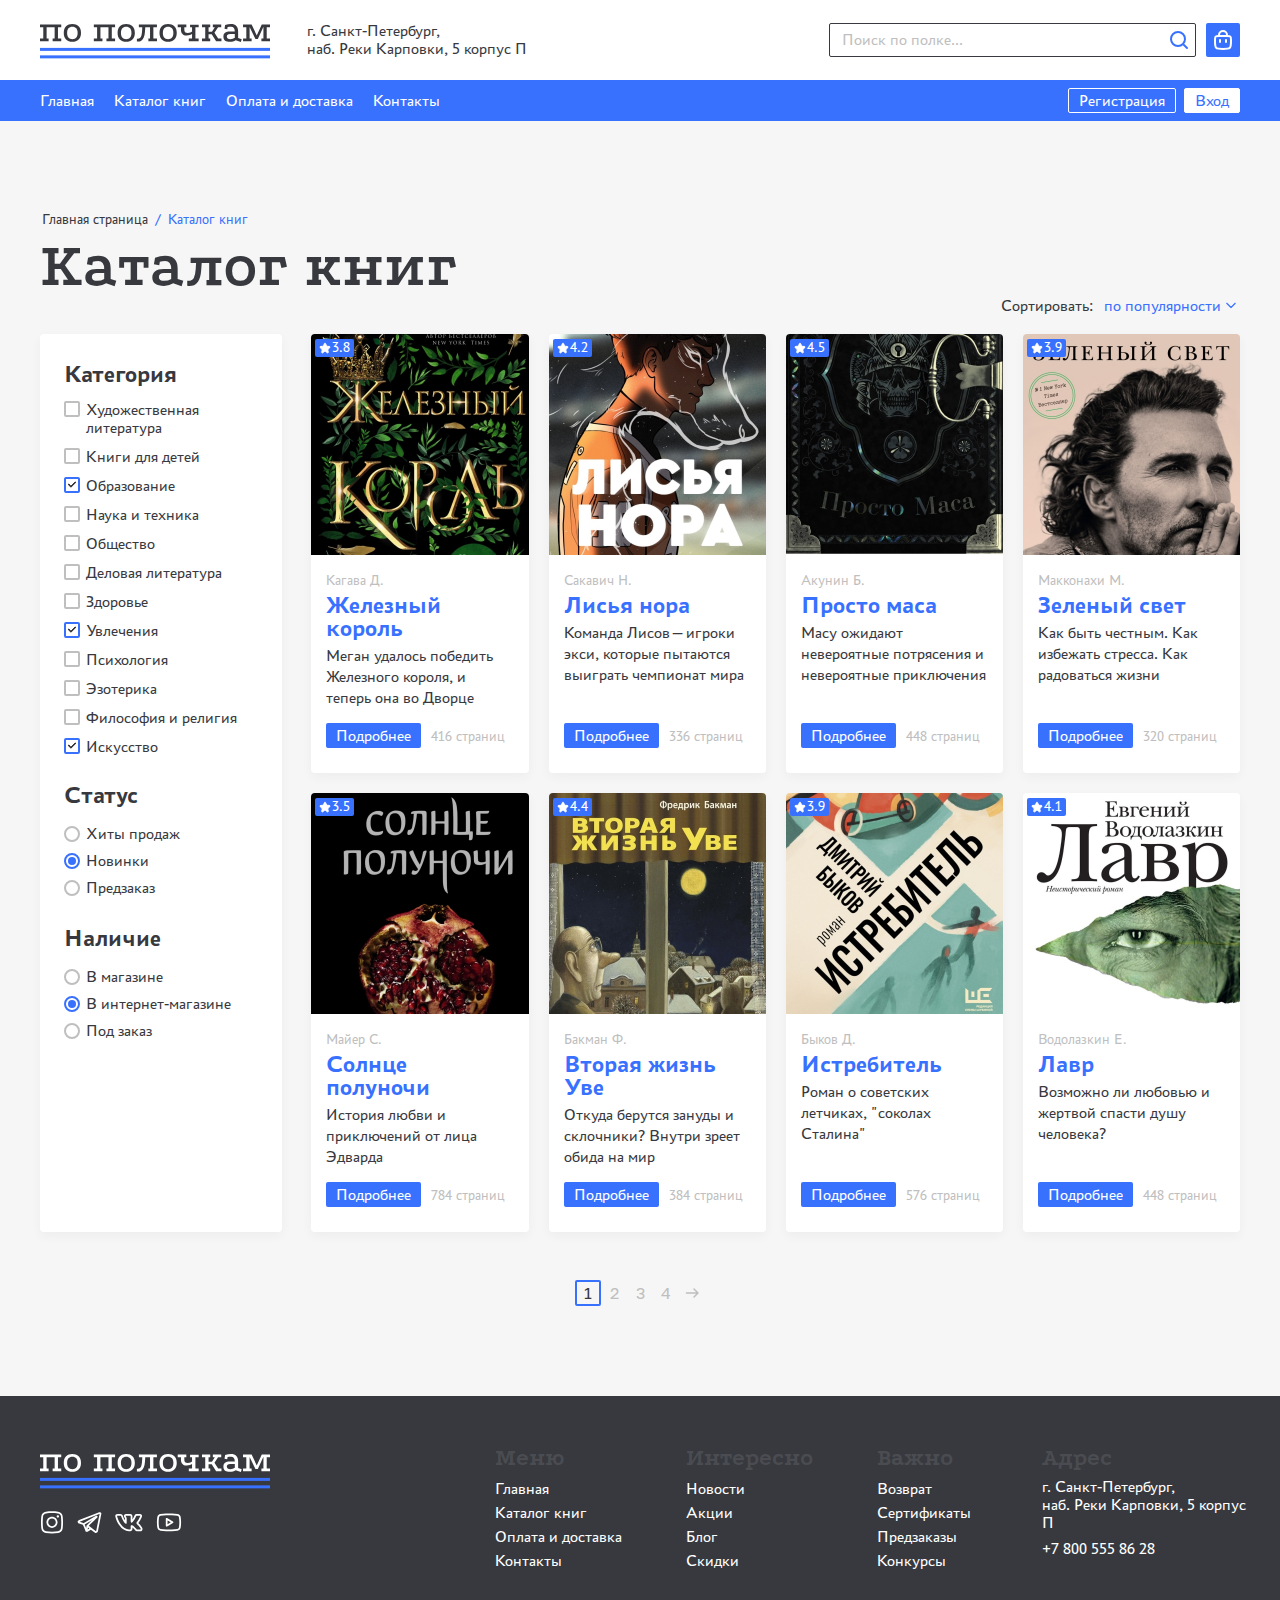
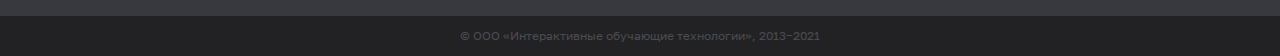
==== commit 95f51ed7: "#3 - components" ====
--- a/catalog.html
+++ b/catalog.html
@@ -1,10 +1,10 @@
 <!DOCTYPE html>
 <html lang="ru-RU">
   <head>
-    <meta charset="UTF-8"/>
-    <meta name="viewport" content="width=device-width, initial-scale=1.0"/>
-    <meta http-equiv="X-UA-Compatible" content="ie=edge"/>
-    <link rel="stylesheet" type="text/css" href="static/css/styles.css"/>
+    <meta charset="UTF-8">
+    <meta name="viewport" content="width=device-width, initial-scale=1.0">
+    <meta http-equiv="X-UA-Compatible" content="ie=edge">
+    <link rel="stylesheet" type="text/css" href="./static/css/styles.css">
     <title>Сайт с книгами "По полочкам"</title>
   </head>
   <body>
@@ -25,10 +25,10 @@
               <rect y="23.8961" width="230" height="2.98701" fill="#3971FF"/>
               <rect y="31.3636" width="230" height="2.98701" fill="#3971FF"/>
               </svg></a>
-            <p class="header__address">г. Санкт-Петербург, <br/> наб. Pеки Карповки, 5 корпус П</p>
+            <p class="header__address">г. Санкт-Петербург, <br> наб. Pеки Карповки, 5 корпус П</p>
             <div class="user-header">
               <div class="user-header__search">
-                <input class="user-header__search-input" type="text" name="user-headerSearch" placeholder="Поиск по полке..."/>
+                <input class="user-header__search-input" type="text" name="user-headerSearch" placeholder="Поиск по полке...">
                 <button class="user-header__search-button" type="submit"><span class="visually-hidden">Найти</span><svg class="user-header__search-icon" width="24" height="24" viewBox="0 0 24 24" fill="none" xmlns="http://www.w3.org/2000/svg">
                   <circle cx="11" cy="11" r="7" stroke="#3971FF" stroke-width="2"/>
                   <path d="M20 20L17 17" stroke="#3971FF" stroke-width="2" stroke-linecap="round"/>
@@ -47,8 +47,8 @@
           <div class="container">
             <div class="nav__content">
               <ul class="nav__list">
-                <li class="nav__item"><a class="nav__link" href="index.html">Главная</a></li>
-                <li class="nav__item"><a class="nav__link">Каталог книг</a></li>
+                <li class="nav__item"><a class="nav__link">Главная</a></li>
+                <li class="nav__item"><a class="nav__link" href="catalog.html">Каталог книг</a></li>
                 <li class="nav__item"><a class="nav__link" href="#">Оплата и доставка</a></li>
                 <li class="nav__item"><a class="nav__link" href="#">Контакты</a></li>
               </ul>
@@ -60,252 +60,253 @@
           </div>
         </nav>
       </header>
-      <main class="catalog-page">
-        <section class="breadcrumbs">
-          <div class="container">
-            <ul class="breadcrumbs__list">
-              <li class="breadcrumbs__item"><a class="breadcrumbs__link" href="index.html">Главная страница</a></li>
-              <li class="breadcrumbs__item"><span class="breadcrumbs__text">Каталог книг</span></li>
-            </ul>
-          </div>
-        </section>
-        <!-- Добавляем каталог книг вместе с фильтром на страницу-->
-        <section class="catalog">
-          <div class="container">
-            <h1 class="catalog__title">Каталог книг</h1>
-            <div class="catalog__wrapper">
-              <div class="catalog-filter">
-                <form class="catalog-filter__form">
-                  <fieldset class="catalog-filter__fieldset">
-                    <p class="catalog-filter__legend">Категория</p>
-                    <div class="catalog-filter__box">
-                      <input class="catalog-filter__checkbox" id="fiction" type="checkbox" name="fiction"/>
-                      <label class="catalog-filter__label" for="fiction">Художественная литература</label>
-                    </div>
-                    <div class="catalog-filter__box">
-                      <input class="catalog-filter__checkbox" id="for-children" type="checkbox" name="for-children"/>
-                      <label class="catalog-filter__label" for="for-children">Книги для детей</label>
-                    </div>
-                    <div class="catalog-filter__box">
-                      <input class="catalog-filter__checkbox" id="education" type="checkbox" name="education" checked=""/>
-                      <label class="catalog-filter__label" for="education">Образование</label>
-                    </div>
-                    <div class="catalog-filter__box">
-                      <input class="catalog-filter__checkbox" id="science-and-technology" type="checkbox" name="science-and-technology"/>
-                      <label class="catalog-filter__label" for="science-and-technology">Наука и техника</label>
-                    </div>
-                    <div class="catalog-filter__box">
-                      <input class="catalog-filter__checkbox" id="society" type="checkbox" name="society"/>
-                      <label class="catalog-filter__label" for="society">Общество</label>
-                    </div>
-                    <div class="catalog-filter__box">
-                      <input class="catalog-filter__checkbox" id="business-literature" type="checkbox" name="business-literature"/>
-                      <label class="catalog-filter__label" for="business-literature">Деловая литература</label>
-                    </div>
-                    <div class="catalog-filter__box">
-                      <input class="catalog-filter__checkbox" id="health" type="checkbox" name="health"/>
-                      <label class="catalog-filter__label" for="health">Здоровье</label>
-                    </div>
-                    <div class="catalog-filter__box">
-                      <input class="catalog-filter__checkbox" id="hobby" type="checkbox" name="hobby" checked=""/>
-                      <label class="catalog-filter__label" for="hobby">Увлечения</label>
-                    </div>
-                    <div class="catalog-filter__box">
-                      <input class="catalog-filter__checkbox" id="psychology" type="checkbox" name="psychology"/>
-                      <label class="catalog-filter__label" for="psychology">Психология</label>
-                    </div>
-                    <div class="catalog-filter__box">
-                      <input class="catalog-filter__checkbox" id="esoterics" type="checkbox" name="esoterics"/>
-                      <label class="catalog-filter__label" for="esoterics">Эзотерика</label>
-                    </div>
-                    <div class="catalog-filter__box">
-                      <input class="catalog-filter__checkbox" id="philosophy" type="checkbox" name="philosophy"/>
-                      <label class="catalog-filter__label" for="philosophy">Философия и религия</label>
-                    </div>
-                    <div class="catalog-filter__box">
-                      <input class="catalog-filter__checkbox" id="art" type="checkbox" name="art" checked=""/>
-                      <label class="catalog-filter__label" for="art">Искусство</label>
-                    </div>
-                  </fieldset>
-                  <fieldset class="catalog-filter__fieldset">
-                    <p class="catalog-filter__legend">Статус</p>
-                    <div class="catalog-filter__box catalog-filter__box--radio">
-                      <input class="catalog-filter__radio" id="bestsellers" type="radio" name="status" value="bestsellers"/>
-                      <label class="catalog-filter__label" for="bestsellers">Хиты продаж</label>
-                    </div>
-                    <div class="catalog-filter__box catalog-filter__box--radio">
-                      <input class="catalog-filter__radio" id="news-books" type="radio" name="status" value="news-books" checked=""/>
-                      <label class="catalog-filter__label" for="news-books">Новинки</label>
-                    </div>
-                    <div class="catalog-filter__box catalog-filter__box--radio">
-                      <input class="catalog-filter__radio" id="preorder" type="radio" name="status" value="preorder"/>
-                      <label class="catalog-filter__label" for="preorder">Предзаказ</label>
-                    </div>
-                  </fieldset>
-                  <fieldset class="catalog-filter__fieldset">
-                    <p class="catalog-filter__legend">Наличие</p>
-                    <div class="catalog-filter__box catalog-filter__box--radio">
-                      <input class="catalog-filter__radio" id="in-the-shop" type="radio" name="availability" value="in-the-shop"/>
-                      <label class="catalog-filter__label" for="in-the-shop">В магазине</label>
-                    </div>
-                    <div class="catalog-filter__box catalog-filter__box--radio">
-                      <input class="catalog-filter__radio" id="in-the-internet-shop" type="radio" name="availability" value="in-the-internet-shop" checked=""/>
-                      <label class="catalog-filter__label" for="in-the-internet-shop">В интернет-магазине</label>
-                    </div>
-                    <div class="catalog-filter__box catalog-filter__box--radio">
-                      <input class="catalog-filter__radio" id="under-the-order" type="radio" name="availability" value="under-the-order"/>
-                      <label class="catalog-filter__label" for="under-the-order">Под заказ</label>
-                    </div>
-                  </fieldset>
-                </form>
+      <div class="content">
+        <main class="catalog-page">
+          <section class="breadcrumbs">
+            <div class="container">
+              <ul class="breadcrumbs__list">
+                <li class="breadcrumbs__item"><a class="breadcrumbs__link" href="index.html">Главная страница</a></li>
+                <li class="breadcrumbs__item"><span class="breadcrumbs__text">Каталог книг</span></li>
+              </ul>
+            </div>
+          </section>
+          <section class="catalog">
+            <div class="container">
+              <h1 class="catalog__title">Каталог книг</h1>
+              <div class="catalog__wrapper">
+                <div class="catalog-filter">
+                  <form class="catalog-filter__form">
+                    <fieldset class="catalog-filter__fieldset">
+                      <p class="catalog-filter__legend">Категория</p>
+                      <div class="catalog-filter__box">
+                        <input class="catalog-filter__checkbox" id="fiction" type="checkbox" name="fiction">
+                        <label class="catalog-filter__label" for="fiction">Художественная литература</label>
+                      </div>
+                      <div class="catalog-filter__box">
+                        <input class="catalog-filter__checkbox" id="for-children" type="checkbox" name="for-children">
+                        <label class="catalog-filter__label" for="for-children">Книги для детей</label>
+                      </div>
+                      <div class="catalog-filter__box">
+                        <input class="catalog-filter__checkbox" id="education" type="checkbox" name="education" checked="">
+                        <label class="catalog-filter__label" for="education">Образование</label>
+                      </div>
+                      <div class="catalog-filter__box">
+                        <input class="catalog-filter__checkbox" id="science-and-technology" type="checkbox" name="science-and-technology">
+                        <label class="catalog-filter__label" for="science-and-technology">Наука и техника</label>
+                      </div>
+                      <div class="catalog-filter__box">
+                        <input class="catalog-filter__checkbox" id="society" type="checkbox" name="society">
+                        <label class="catalog-filter__label" for="society">Общество</label>
+                      </div>
+                      <div class="catalog-filter__box">
+                        <input class="catalog-filter__checkbox" id="business-literature" type="checkbox" name="business-literature">
+                        <label class="catalog-filter__label" for="business-literature">Деловая литература</label>
+                      </div>
+                      <div class="catalog-filter__box">
+                        <input class="catalog-filter__checkbox" id="health" type="checkbox" name="health">
+                        <label class="catalog-filter__label" for="health">Здоровье</label>
+                      </div>
+                      <div class="catalog-filter__box">
+                        <input class="catalog-filter__checkbox" id="hobby" type="checkbox" name="hobby" checked="">
+                        <label class="catalog-filter__label" for="hobby">Увлечения</label>
+                      </div>
+                      <div class="catalog-filter__box">
+                        <input class="catalog-filter__checkbox" id="psychology" type="checkbox" name="psychology">
+                        <label class="catalog-filter__label" for="psychology">Психология</label>
+                      </div>
+                      <div class="catalog-filter__box">
+                        <input class="catalog-filter__checkbox" id="esoterics" type="checkbox" name="esoterics">
+                        <label class="catalog-filter__label" for="esoterics">Эзотерика</label>
+                      </div>
+                      <div class="catalog-filter__box">
+                        <input class="catalog-filter__checkbox" id="philosophy" type="checkbox" name="philosophy">
+                        <label class="catalog-filter__label" for="philosophy">Философия и религия</label>
+                      </div>
+                      <div class="catalog-filter__box">
+                        <input class="catalog-filter__checkbox" id="art" type="checkbox" name="art" checked="">
+                        <label class="catalog-filter__label" for="art">Искусство</label>
+                      </div>
+                    </fieldset>
+                    <fieldset class="catalog-filter__fieldset">
+                      <p class="catalog-filter__legend">Статус</p>
+                      <div class="catalog-filter__box catalog-filter__box--radio">
+                        <input class="catalog-filter__radio" id="bestsellers" type="radio" name="status" value="bestsellers">
+                        <label class="catalog-filter__label" for="bestsellers">Хиты продаж</label>
+                      </div>
+                      <div class="catalog-filter__box catalog-filter__box--radio">
+                        <input class="catalog-filter__radio" id="news-books" type="radio" name="status" value="news-books" checked="">
+                        <label class="catalog-filter__label" for="news-books">Новинки</label>
+                      </div>
+                      <div class="catalog-filter__box catalog-filter__box--radio">
+                        <input class="catalog-filter__radio" id="preorder" type="radio" name="status" value="preorder">
+                        <label class="catalog-filter__label" for="preorder">Предзаказ</label>
+                      </div>
+                    </fieldset>
+                    <fieldset class="catalog-filter__fieldset">
+                      <p class="catalog-filter__legend">Наличие</p>
+                      <div class="catalog-filter__box catalog-filter__box--radio">
+                        <input class="catalog-filter__radio" id="in-the-shop" type="radio" name="availability" value="in-the-shop">
+                        <label class="catalog-filter__label" for="in-the-shop">В магазине</label>
+                      </div>
+                      <div class="catalog-filter__box catalog-filter__box--radio">
+                        <input class="catalog-filter__radio" id="in-the-internet-shop" type="radio" name="availability" value="in-the-internet-shop" checked="">
+                        <label class="catalog-filter__label" for="in-the-internet-shop">В интернет-магазине</label>
+                      </div>
+                      <div class="catalog-filter__box catalog-filter__box--radio">
+                        <input class="catalog-filter__radio" id="under-the-order" type="radio" name="availability" value="under-the-order">
+                        <label class="catalog-filter__label" for="under-the-order">Под заказ</label>
+                      </div>
+                    </fieldset>
+                  </form>
+                </div>
+                <div class="catalog-books">
+                  <div class="catalog-books__sort">
+                    <label class="catalog-books__sort-title" for="sort">Сортировать:</label>
+                    <select class="catalog-books__select" id="sort" size="1">
+                      <option class="catalog-books__options">по популярности</option>
+                      <option class="catalog-books__options">по названию</option>
+                      <option class="catalog-books__options">по новизне</option>
+                    </select>
+                  </div>
+                  <ul class="books">
+                    <li class="books__item">
+                      <div class="books__inner"><img class="books__img" src="static/images/content/book-iron-king.jpg" alt="Фото книги - &quot;Железный король&quot;" width="221" height="221">
+                        <div class="books__box">
+                          <p class="books__author">Кагава Д.</p>
+                          <h3 class="books__name">Железный король</h3>
+                          <p class="books__description">Меган удалось победить Железного короля, и теперь она во Дворце</p>
+                          <p class="books__stars">
+                            <svg width='12' height='12' viewBox='0 0 12 12' fill='none' xmlns='http://www.w3.org/2000/svg'>
+                            <path d='M4.87152 2.81324C5.29957 1.74612 5.5136 1.21256 5.86132 1.13861C5.95275 1.11916 6.04724 1.11916 6.13867 1.13861C6.48639 1.21256 6.70042 1.74612 7.12847 2.81324C7.37189 3.4201 7.4936 3.72352 7.72134 3.9299C7.78522 3.98779 7.85456 4.03934 7.92839 4.08384C8.19162 4.24249 8.52022 4.27192 9.17741 4.33078C10.2899 4.43041 10.8462 4.48023 11.016 4.79739C11.0512 4.86308 11.0751 4.9342 11.0868 5.00779C11.1431 5.36315 10.7342 5.73519 9.91632 6.47927L9.68921 6.68589C9.30685 7.03376 9.11566 7.2077 9.00508 7.42477C8.93875 7.55498 8.89427 7.69521 8.87343 7.83985C8.83869 8.08098 8.89467 8.33331 9.00664 8.83796L9.04665 9.01827C9.24744 9.92329 9.34784 10.3758 9.22251 10.5982C9.10994 10.798 8.90257 10.9259 8.67351 10.9369C8.41849 10.949 8.05917 10.6562 7.34052 10.0707C6.86704 9.68484 6.63031 9.49194 6.3675 9.41658C6.12734 9.34771 5.87265 9.34771 5.63249 9.41658C5.36968 9.49194 5.13294 9.68484 4.65947 10.0707C3.94082 10.6562 3.5815 10.949 3.32648 10.9369C3.09742 10.9259 2.89005 10.798 2.77747 10.5982C2.65215 10.3758 2.75254 9.92329 2.95334 9.01827L2.99335 8.83796C3.10532 8.33331 3.1613 8.08098 3.12656 7.83985C3.10572 7.69521 3.06124 7.55498 2.99491 7.42477C2.88432 7.2077 2.69314 7.03376 2.31078 6.68589L2.08366 6.47927C1.2658 5.73519 0.856875 5.36315 0.913191 5.00779C0.924854 4.9342 0.948774 4.86308 0.983955 4.79739C1.15382 4.48023 1.71007 4.43041 2.82258 4.33078C3.47977 4.27192 3.80837 4.24249 4.07159 4.08384C4.14543 4.03934 4.21477 3.98779 4.27865 3.9299C4.50639 3.72352 4.6281 3.4201 4.87152 2.81324Z' fill='white' stroke='white' />
+                            </svg><span class="books__star">3.8</span>
+                          </p>
+                          <div class="books__wrapper"><a class="books__link" href="iron-king.html">Подробнее</a><span class="books__pages">416 страниц</span></div>
+                        </div>
+                      </div>
+                    </li>
+                    <li class="books__item">
+                      <div class="books__inner"><img class="books__img" src="static/images/content/book-fox-hole.jpg" alt="Фото книги - &quot;Лисья нора&quot;" width="221" height="221">
+                        <div class="books__box">
+                          <p class="books__author">Сакавич Н.</p>
+                          <h3 class="books__name">Лисья нора</h3>
+                          <p class="books__description">Команда Лисов—игроки экси, которые пытаются выиграть чемпионат мира</p>
+                          <p class="books__stars">
+                            <svg width='12' height='12' viewBox='0 0 12 12' fill='none' xmlns='http://www.w3.org/2000/svg'>
+                            <path d='M4.87152 2.81324C5.29957 1.74612 5.5136 1.21256 5.86132 1.13861C5.95275 1.11916 6.04724 1.11916 6.13867 1.13861C6.48639 1.21256 6.70042 1.74612 7.12847 2.81324C7.37189 3.4201 7.4936 3.72352 7.72134 3.9299C7.78522 3.98779 7.85456 4.03934 7.92839 4.08384C8.19162 4.24249 8.52022 4.27192 9.17741 4.33078C10.2899 4.43041 10.8462 4.48023 11.016 4.79739C11.0512 4.86308 11.0751 4.9342 11.0868 5.00779C11.1431 5.36315 10.7342 5.73519 9.91632 6.47927L9.68921 6.68589C9.30685 7.03376 9.11566 7.2077 9.00508 7.42477C8.93875 7.55498 8.89427 7.69521 8.87343 7.83985C8.83869 8.08098 8.89467 8.33331 9.00664 8.83796L9.04665 9.01827C9.24744 9.92329 9.34784 10.3758 9.22251 10.5982C9.10994 10.798 8.90257 10.9259 8.67351 10.9369C8.41849 10.949 8.05917 10.6562 7.34052 10.0707C6.86704 9.68484 6.63031 9.49194 6.3675 9.41658C6.12734 9.34771 5.87265 9.34771 5.63249 9.41658C5.36968 9.49194 5.13294 9.68484 4.65947 10.0707C3.94082 10.6562 3.5815 10.949 3.32648 10.9369C3.09742 10.9259 2.89005 10.798 2.77747 10.5982C2.65215 10.3758 2.75254 9.92329 2.95334 9.01827L2.99335 8.83796C3.10532 8.33331 3.1613 8.08098 3.12656 7.83985C3.10572 7.69521 3.06124 7.55498 2.99491 7.42477C2.88432 7.2077 2.69314 7.03376 2.31078 6.68589L2.08366 6.47927C1.2658 5.73519 0.856875 5.36315 0.913191 5.00779C0.924854 4.9342 0.948774 4.86308 0.983955 4.79739C1.15382 4.48023 1.71007 4.43041 2.82258 4.33078C3.47977 4.27192 3.80837 4.24249 4.07159 4.08384C4.14543 4.03934 4.21477 3.98779 4.27865 3.9299C4.50639 3.72352 4.6281 3.4201 4.87152 2.81324Z' fill='white' stroke='white' />
+                            </svg><span class="books__star">4.2</span>
+                          </p>
+                          <div class="books__wrapper"><a class="books__link" href="#">Подробнее</a><span class="books__pages">336 страниц</span></div>
+                        </div>
+                      </div>
+                    </li>
+                    <li class="books__item">
+                      <div class="books__inner"><img class="books__img" src="static/images/content/book-just-masa.jpg" alt="Фото книги - &quot;Просто маса&quot;" width="221" height="221">
+                        <div class="books__box">
+                          <p class="books__author">Акунин Б.</p>
+                          <h3 class="books__name">Просто маса</h3>
+                          <p class="books__description">Масу ожидают невероятные потрясения и невероятные приключения</p>
+                          <p class="books__stars">
+                            <svg width='12' height='12' viewBox='0 0 12 12' fill='none' xmlns='http://www.w3.org/2000/svg'>
+                            <path d='M4.87152 2.81324C5.29957 1.74612 5.5136 1.21256 5.86132 1.13861C5.95275 1.11916 6.04724 1.11916 6.13867 1.13861C6.48639 1.21256 6.70042 1.74612 7.12847 2.81324C7.37189 3.4201 7.4936 3.72352 7.72134 3.9299C7.78522 3.98779 7.85456 4.03934 7.92839 4.08384C8.19162 4.24249 8.52022 4.27192 9.17741 4.33078C10.2899 4.43041 10.8462 4.48023 11.016 4.79739C11.0512 4.86308 11.0751 4.9342 11.0868 5.00779C11.1431 5.36315 10.7342 5.73519 9.91632 6.47927L9.68921 6.68589C9.30685 7.03376 9.11566 7.2077 9.00508 7.42477C8.93875 7.55498 8.89427 7.69521 8.87343 7.83985C8.83869 8.08098 8.89467 8.33331 9.00664 8.83796L9.04665 9.01827C9.24744 9.92329 9.34784 10.3758 9.22251 10.5982C9.10994 10.798 8.90257 10.9259 8.67351 10.9369C8.41849 10.949 8.05917 10.6562 7.34052 10.0707C6.86704 9.68484 6.63031 9.49194 6.3675 9.41658C6.12734 9.34771 5.87265 9.34771 5.63249 9.41658C5.36968 9.49194 5.13294 9.68484 4.65947 10.0707C3.94082 10.6562 3.5815 10.949 3.32648 10.9369C3.09742 10.9259 2.89005 10.798 2.77747 10.5982C2.65215 10.3758 2.75254 9.92329 2.95334 9.01827L2.99335 8.83796C3.10532 8.33331 3.1613 8.08098 3.12656 7.83985C3.10572 7.69521 3.06124 7.55498 2.99491 7.42477C2.88432 7.2077 2.69314 7.03376 2.31078 6.68589L2.08366 6.47927C1.2658 5.73519 0.856875 5.36315 0.913191 5.00779C0.924854 4.9342 0.948774 4.86308 0.983955 4.79739C1.15382 4.48023 1.71007 4.43041 2.82258 4.33078C3.47977 4.27192 3.80837 4.24249 4.07159 4.08384C4.14543 4.03934 4.21477 3.98779 4.27865 3.9299C4.50639 3.72352 4.6281 3.4201 4.87152 2.81324Z' fill='white' stroke='white' />
+                            </svg><span class="books__star">4.5</span>
+                          </p>
+                          <div class="books__wrapper"><a class="books__link" href="#">Подробнее</a><span class="books__pages">448 страниц</span></div>
+                        </div>
+                      </div>
+                    </li>
+                    <li class="books__item">
+                      <div class="books__inner"><img class="books__img" src="static/images/content/book-green-light.jpg" alt="Фото книги - &quot;Зеленый свет&quot;" width="221" height="221">
+                        <div class="books__box">
+                          <p class="books__author">Макконахи М.</p>
+                          <h3 class="books__name">Зеленый свет</h3>
+                          <p class="books__description">Как быть честным. Как избежать стресса. Как радоваться жизни</p>
+                          <p class="books__stars">
+                            <svg width='12' height='12' viewBox='0 0 12 12' fill='none' xmlns='http://www.w3.org/2000/svg'>
+                            <path d='M4.87152 2.81324C5.29957 1.74612 5.5136 1.21256 5.86132 1.13861C5.95275 1.11916 6.04724 1.11916 6.13867 1.13861C6.48639 1.21256 6.70042 1.74612 7.12847 2.81324C7.37189 3.4201 7.4936 3.72352 7.72134 3.9299C7.78522 3.98779 7.85456 4.03934 7.92839 4.08384C8.19162 4.24249 8.52022 4.27192 9.17741 4.33078C10.2899 4.43041 10.8462 4.48023 11.016 4.79739C11.0512 4.86308 11.0751 4.9342 11.0868 5.00779C11.1431 5.36315 10.7342 5.73519 9.91632 6.47927L9.68921 6.68589C9.30685 7.03376 9.11566 7.2077 9.00508 7.42477C8.93875 7.55498 8.89427 7.69521 8.87343 7.83985C8.83869 8.08098 8.89467 8.33331 9.00664 8.83796L9.04665 9.01827C9.24744 9.92329 9.34784 10.3758 9.22251 10.5982C9.10994 10.798 8.90257 10.9259 8.67351 10.9369C8.41849 10.949 8.05917 10.6562 7.34052 10.0707C6.86704 9.68484 6.63031 9.49194 6.3675 9.41658C6.12734 9.34771 5.87265 9.34771 5.63249 9.41658C5.36968 9.49194 5.13294 9.68484 4.65947 10.0707C3.94082 10.6562 3.5815 10.949 3.32648 10.9369C3.09742 10.9259 2.89005 10.798 2.77747 10.5982C2.65215 10.3758 2.75254 9.92329 2.95334 9.01827L2.99335 8.83796C3.10532 8.33331 3.1613 8.08098 3.12656 7.83985C3.10572 7.69521 3.06124 7.55498 2.99491 7.42477C2.88432 7.2077 2.69314 7.03376 2.31078 6.68589L2.08366 6.47927C1.2658 5.73519 0.856875 5.36315 0.913191 5.00779C0.924854 4.9342 0.948774 4.86308 0.983955 4.79739C1.15382 4.48023 1.71007 4.43041 2.82258 4.33078C3.47977 4.27192 3.80837 4.24249 4.07159 4.08384C4.14543 4.03934 4.21477 3.98779 4.27865 3.9299C4.50639 3.72352 4.6281 3.4201 4.87152 2.81324Z' fill='white' stroke='white' />
+                            </svg><span class="books__star">3.9</span>
+                          </p>
+                          <div class="books__wrapper"><a class="books__link" href="#">Подробнее</a><span class="books__pages">320 страниц</span></div>
+                        </div>
+                      </div>
+                    </li>
+                    <li class="books__item">
+                      <div class="books__inner"><img class="books__img" src="static/images/content/book-sun-midnight.jpg" alt="Фото книги - &quot;Солнце полуночи&quot;" width="221" height="221">
+                        <div class="books__box">
+                          <p class="books__author">Майер С. </p>
+                          <h3 class="books__name">Солнце полуночи</h3>
+                          <p class="books__description">История любви и приключений от лица Эдварда</p>
+                          <p class="books__stars">
+                            <svg width='12' height='12' viewBox='0 0 12 12' fill='none' xmlns='http://www.w3.org/2000/svg'>
+                            <path d='M4.87152 2.81324C5.29957 1.74612 5.5136 1.21256 5.86132 1.13861C5.95275 1.11916 6.04724 1.11916 6.13867 1.13861C6.48639 1.21256 6.70042 1.74612 7.12847 2.81324C7.37189 3.4201 7.4936 3.72352 7.72134 3.9299C7.78522 3.98779 7.85456 4.03934 7.92839 4.08384C8.19162 4.24249 8.52022 4.27192 9.17741 4.33078C10.2899 4.43041 10.8462 4.48023 11.016 4.79739C11.0512 4.86308 11.0751 4.9342 11.0868 5.00779C11.1431 5.36315 10.7342 5.73519 9.91632 6.47927L9.68921 6.68589C9.30685 7.03376 9.11566 7.2077 9.00508 7.42477C8.93875 7.55498 8.89427 7.69521 8.87343 7.83985C8.83869 8.08098 8.89467 8.33331 9.00664 8.83796L9.04665 9.01827C9.24744 9.92329 9.34784 10.3758 9.22251 10.5982C9.10994 10.798 8.90257 10.9259 8.67351 10.9369C8.41849 10.949 8.05917 10.6562 7.34052 10.0707C6.86704 9.68484 6.63031 9.49194 6.3675 9.41658C6.12734 9.34771 5.87265 9.34771 5.63249 9.41658C5.36968 9.49194 5.13294 9.68484 4.65947 10.0707C3.94082 10.6562 3.5815 10.949 3.32648 10.9369C3.09742 10.9259 2.89005 10.798 2.77747 10.5982C2.65215 10.3758 2.75254 9.92329 2.95334 9.01827L2.99335 8.83796C3.10532 8.33331 3.1613 8.08098 3.12656 7.83985C3.10572 7.69521 3.06124 7.55498 2.99491 7.42477C2.88432 7.2077 2.69314 7.03376 2.31078 6.68589L2.08366 6.47927C1.2658 5.73519 0.856875 5.36315 0.913191 5.00779C0.924854 4.9342 0.948774 4.86308 0.983955 4.79739C1.15382 4.48023 1.71007 4.43041 2.82258 4.33078C3.47977 4.27192 3.80837 4.24249 4.07159 4.08384C4.14543 4.03934 4.21477 3.98779 4.27865 3.9299C4.50639 3.72352 4.6281 3.4201 4.87152 2.81324Z' fill='white' stroke='white' />
+                            </svg><span class="books__star">3.5</span>
+                          </p>
+                          <div class="books__wrapper"><a class="books__link" href="#">Подробнее</a><span class="books__pages">784 страниц</span></div>
+                        </div>
+                      </div>
+                    </li>
+                    <li class="books__item">
+                      <div class="books__inner"><img class="books__img" src="static/images/content/book-second-life.jpg" alt="Фото книги - &quot;Вторая жизнь Уве&quot;" width="221" height="221">
+                        <div class="books__box">
+                          <p class="books__author">Бакман Ф.</p>
+                          <h3 class="books__name">Вторая жизнь Уве</h3>
+                          <p class="books__description">Откуда берутся зануды и склочники? Внутри зреет обида на мир</p>
+                          <p class="books__stars">
+                            <svg width='12' height='12' viewBox='0 0 12 12' fill='none' xmlns='http://www.w3.org/2000/svg'>
+                            <path d='M4.87152 2.81324C5.29957 1.74612 5.5136 1.21256 5.86132 1.13861C5.95275 1.11916 6.04724 1.11916 6.13867 1.13861C6.48639 1.21256 6.70042 1.74612 7.12847 2.81324C7.37189 3.4201 7.4936 3.72352 7.72134 3.9299C7.78522 3.98779 7.85456 4.03934 7.92839 4.08384C8.19162 4.24249 8.52022 4.27192 9.17741 4.33078C10.2899 4.43041 10.8462 4.48023 11.016 4.79739C11.0512 4.86308 11.0751 4.9342 11.0868 5.00779C11.1431 5.36315 10.7342 5.73519 9.91632 6.47927L9.68921 6.68589C9.30685 7.03376 9.11566 7.2077 9.00508 7.42477C8.93875 7.55498 8.89427 7.69521 8.87343 7.83985C8.83869 8.08098 8.89467 8.33331 9.00664 8.83796L9.04665 9.01827C9.24744 9.92329 9.34784 10.3758 9.22251 10.5982C9.10994 10.798 8.90257 10.9259 8.67351 10.9369C8.41849 10.949 8.05917 10.6562 7.34052 10.0707C6.86704 9.68484 6.63031 9.49194 6.3675 9.41658C6.12734 9.34771 5.87265 9.34771 5.63249 9.41658C5.36968 9.49194 5.13294 9.68484 4.65947 10.0707C3.94082 10.6562 3.5815 10.949 3.32648 10.9369C3.09742 10.9259 2.89005 10.798 2.77747 10.5982C2.65215 10.3758 2.75254 9.92329 2.95334 9.01827L2.99335 8.83796C3.10532 8.33331 3.1613 8.08098 3.12656 7.83985C3.10572 7.69521 3.06124 7.55498 2.99491 7.42477C2.88432 7.2077 2.69314 7.03376 2.31078 6.68589L2.08366 6.47927C1.2658 5.73519 0.856875 5.36315 0.913191 5.00779C0.924854 4.9342 0.948774 4.86308 0.983955 4.79739C1.15382 4.48023 1.71007 4.43041 2.82258 4.33078C3.47977 4.27192 3.80837 4.24249 4.07159 4.08384C4.14543 4.03934 4.21477 3.98779 4.27865 3.9299C4.50639 3.72352 4.6281 3.4201 4.87152 2.81324Z' fill='white' stroke='white' />
+                            </svg><span class="books__star">4.4</span>
+                          </p>
+                          <div class="books__wrapper"><a class="books__link" href="#">Подробнее</a><span class="books__pages">384 страниц</span></div>
+                        </div>
+                      </div>
+                    </li>
+                    <li class="books__item">
+                      <div class="books__inner"><img class="books__img" src="static/images/content/book-istrebitel.jpg" alt="Фото книги - &quot;Истребитель&quot;" width="221" height="221">
+                        <div class="books__box">
+                          <p class="books__author">Быков Д.</p>
+                          <h3 class="books__name">Истребитель</h3>
+                          <p class="books__description">Роман о советских летчиках, "соколах Сталина"</p>
+                          <p class="books__stars">
+                            <svg width='12' height='12' viewBox='0 0 12 12' fill='none' xmlns='http://www.w3.org/2000/svg'>
+                            <path d='M4.87152 2.81324C5.29957 1.74612 5.5136 1.21256 5.86132 1.13861C5.95275 1.11916 6.04724 1.11916 6.13867 1.13861C6.48639 1.21256 6.70042 1.74612 7.12847 2.81324C7.37189 3.4201 7.4936 3.72352 7.72134 3.9299C7.78522 3.98779 7.85456 4.03934 7.92839 4.08384C8.19162 4.24249 8.52022 4.27192 9.17741 4.33078C10.2899 4.43041 10.8462 4.48023 11.016 4.79739C11.0512 4.86308 11.0751 4.9342 11.0868 5.00779C11.1431 5.36315 10.7342 5.73519 9.91632 6.47927L9.68921 6.68589C9.30685 7.03376 9.11566 7.2077 9.00508 7.42477C8.93875 7.55498 8.89427 7.69521 8.87343 7.83985C8.83869 8.08098 8.89467 8.33331 9.00664 8.83796L9.04665 9.01827C9.24744 9.92329 9.34784 10.3758 9.22251 10.5982C9.10994 10.798 8.90257 10.9259 8.67351 10.9369C8.41849 10.949 8.05917 10.6562 7.34052 10.0707C6.86704 9.68484 6.63031 9.49194 6.3675 9.41658C6.12734 9.34771 5.87265 9.34771 5.63249 9.41658C5.36968 9.49194 5.13294 9.68484 4.65947 10.0707C3.94082 10.6562 3.5815 10.949 3.32648 10.9369C3.09742 10.9259 2.89005 10.798 2.77747 10.5982C2.65215 10.3758 2.75254 9.92329 2.95334 9.01827L2.99335 8.83796C3.10532 8.33331 3.1613 8.08098 3.12656 7.83985C3.10572 7.69521 3.06124 7.55498 2.99491 7.42477C2.88432 7.2077 2.69314 7.03376 2.31078 6.68589L2.08366 6.47927C1.2658 5.73519 0.856875 5.36315 0.913191 5.00779C0.924854 4.9342 0.948774 4.86308 0.983955 4.79739C1.15382 4.48023 1.71007 4.43041 2.82258 4.33078C3.47977 4.27192 3.80837 4.24249 4.07159 4.08384C4.14543 4.03934 4.21477 3.98779 4.27865 3.9299C4.50639 3.72352 4.6281 3.4201 4.87152 2.81324Z' fill='white' stroke='white' />
+                            </svg><span class="books__star">3.9</span>
+                          </p>
+                          <div class="books__wrapper"><a class="books__link" href="#">Подробнее</a><span class="books__pages">576 страниц</span></div>
+                        </div>
+                      </div>
+                    </li>
+                    <li class="books__item">
+                      <div class="books__inner"><img class="books__img" src="static/images/content/book-lavr.jpg" alt="Фото книги - &quot;Лавр&quot;" width="221" height="221">
+                        <div class="books__box">
+                          <p class="books__author">Водолазкин Е.</p>
+                          <h3 class="books__name">Лавр</h3>
+                          <p class="books__description">Возможно ли любовью и жертвой спасти душу человека?</p>
+                          <p class="books__stars">
+                            <svg width='12' height='12' viewBox='0 0 12 12' fill='none' xmlns='http://www.w3.org/2000/svg'>
+                            <path d='M4.87152 2.81324C5.29957 1.74612 5.5136 1.21256 5.86132 1.13861C5.95275 1.11916 6.04724 1.11916 6.13867 1.13861C6.48639 1.21256 6.70042 1.74612 7.12847 2.81324C7.37189 3.4201 7.4936 3.72352 7.72134 3.9299C7.78522 3.98779 7.85456 4.03934 7.92839 4.08384C8.19162 4.24249 8.52022 4.27192 9.17741 4.33078C10.2899 4.43041 10.8462 4.48023 11.016 4.79739C11.0512 4.86308 11.0751 4.9342 11.0868 5.00779C11.1431 5.36315 10.7342 5.73519 9.91632 6.47927L9.68921 6.68589C9.30685 7.03376 9.11566 7.2077 9.00508 7.42477C8.93875 7.55498 8.89427 7.69521 8.87343 7.83985C8.83869 8.08098 8.89467 8.33331 9.00664 8.83796L9.04665 9.01827C9.24744 9.92329 9.34784 10.3758 9.22251 10.5982C9.10994 10.798 8.90257 10.9259 8.67351 10.9369C8.41849 10.949 8.05917 10.6562 7.34052 10.0707C6.86704 9.68484 6.63031 9.49194 6.3675 9.41658C6.12734 9.34771 5.87265 9.34771 5.63249 9.41658C5.36968 9.49194 5.13294 9.68484 4.65947 10.0707C3.94082 10.6562 3.5815 10.949 3.32648 10.9369C3.09742 10.9259 2.89005 10.798 2.77747 10.5982C2.65215 10.3758 2.75254 9.92329 2.95334 9.01827L2.99335 8.83796C3.10532 8.33331 3.1613 8.08098 3.12656 7.83985C3.10572 7.69521 3.06124 7.55498 2.99491 7.42477C2.88432 7.2077 2.69314 7.03376 2.31078 6.68589L2.08366 6.47927C1.2658 5.73519 0.856875 5.36315 0.913191 5.00779C0.924854 4.9342 0.948774 4.86308 0.983955 4.79739C1.15382 4.48023 1.71007 4.43041 2.82258 4.33078C3.47977 4.27192 3.80837 4.24249 4.07159 4.08384C4.14543 4.03934 4.21477 3.98779 4.27865 3.9299C4.50639 3.72352 4.6281 3.4201 4.87152 2.81324Z' fill='white' stroke='white' />
+                            </svg><span class="books__star">4.1</span>
+                          </p>
+                          <div class="books__wrapper"><a class="books__link" href="#">Подробнее</a><span class="books__pages">448 страниц</span></div>
+                        </div>
+                      </div>
+                    </li>
+                  </ul>
+                </div>
               </div>
-              <div class="catalog-books">
-                <div class="catalog-books__sort">
-                  <label class="catalog-books__sort-title" for="sort">Сортировать:</label>
-                  <select class="catalog-books__select" id="sort" size="1">
-                    <option class="catalog-books__options">по популярности</option>
-                    <option class="catalog-books__options">по названию</option>
-                    <option class="catalog-books__options">по новизне</option>
-                  </select>
-                </div>
-                <ul class="books">
-                  <li class="books__item">
-                    <div class="books__inner"><img class="books__img" src="static/images/content/book-iron-king.jpg" alt="Фото книги - &quot;Железный король&quot;" width="221" height="221"/>
-                      <div class="books__box">
-                        <p class="books__author">Кагава Д.</p>
-                        <h3 class="books__name">Железный король</h3>
-                        <p class="books__description">Меган удалось победить Железного короля, и теперь она во Дворце</p>
-                        <p class="books__stars">
-                          <svg width='12' height='12' viewBox='0 0 12 12' fill='none' xmlns='http://www.w3.org/2000/svg'>
-                          <path d='M4.87152 2.81324C5.29957 1.74612 5.5136 1.21256 5.86132 1.13861C5.95275 1.11916 6.04724 1.11916 6.13867 1.13861C6.48639 1.21256 6.70042 1.74612 7.12847 2.81324C7.37189 3.4201 7.4936 3.72352 7.72134 3.9299C7.78522 3.98779 7.85456 4.03934 7.92839 4.08384C8.19162 4.24249 8.52022 4.27192 9.17741 4.33078C10.2899 4.43041 10.8462 4.48023 11.016 4.79739C11.0512 4.86308 11.0751 4.9342 11.0868 5.00779C11.1431 5.36315 10.7342 5.73519 9.91632 6.47927L9.68921 6.68589C9.30685 7.03376 9.11566 7.2077 9.00508 7.42477C8.93875 7.55498 8.89427 7.69521 8.87343 7.83985C8.83869 8.08098 8.89467 8.33331 9.00664 8.83796L9.04665 9.01827C9.24744 9.92329 9.34784 10.3758 9.22251 10.5982C9.10994 10.798 8.90257 10.9259 8.67351 10.9369C8.41849 10.949 8.05917 10.6562 7.34052 10.0707C6.86704 9.68484 6.63031 9.49194 6.3675 9.41658C6.12734 9.34771 5.87265 9.34771 5.63249 9.41658C5.36968 9.49194 5.13294 9.68484 4.65947 10.0707C3.94082 10.6562 3.5815 10.949 3.32648 10.9369C3.09742 10.9259 2.89005 10.798 2.77747 10.5982C2.65215 10.3758 2.75254 9.92329 2.95334 9.01827L2.99335 8.83796C3.10532 8.33331 3.1613 8.08098 3.12656 7.83985C3.10572 7.69521 3.06124 7.55498 2.99491 7.42477C2.88432 7.2077 2.69314 7.03376 2.31078 6.68589L2.08366 6.47927C1.2658 5.73519 0.856875 5.36315 0.913191 5.00779C0.924854 4.9342 0.948774 4.86308 0.983955 4.79739C1.15382 4.48023 1.71007 4.43041 2.82258 4.33078C3.47977 4.27192 3.80837 4.24249 4.07159 4.08384C4.14543 4.03934 4.21477 3.98779 4.27865 3.9299C4.50639 3.72352 4.6281 3.4201 4.87152 2.81324Z' fill='white' stroke='white' />
-                          </svg><span class="books__star">3.8</span>
-                        </p>
-                        <div class="books__wrapper"><a class="books__link" href="iron-king.html">Подробнее</a><span class="books__pages">416 страниц</span></div>
-                      </div>
-                    </div>
-                  </li>
-                  <li class="books__item">
-                    <div class="books__inner"><img class="books__img" src="static/images/content/book-fox-hole.jpg" alt="Фото книги - &quot;Лисья нора&quot;" width="221" height="221"/>
-                      <div class="books__box">
-                        <p class="books__author">Сакавич Н.</p>
-                        <h3 class="books__name">Лисья нора</h3>
-                        <p class="books__description">Команда Лисов—игроки экси, которые пытаются выиграть чемпионат мира</p>
-                        <p class="books__stars">
-                          <svg width='12' height='12' viewBox='0 0 12 12' fill='none' xmlns='http://www.w3.org/2000/svg'>
-                          <path d='M4.87152 2.81324C5.29957 1.74612 5.5136 1.21256 5.86132 1.13861C5.95275 1.11916 6.04724 1.11916 6.13867 1.13861C6.48639 1.21256 6.70042 1.74612 7.12847 2.81324C7.37189 3.4201 7.4936 3.72352 7.72134 3.9299C7.78522 3.98779 7.85456 4.03934 7.92839 4.08384C8.19162 4.24249 8.52022 4.27192 9.17741 4.33078C10.2899 4.43041 10.8462 4.48023 11.016 4.79739C11.0512 4.86308 11.0751 4.9342 11.0868 5.00779C11.1431 5.36315 10.7342 5.73519 9.91632 6.47927L9.68921 6.68589C9.30685 7.03376 9.11566 7.2077 9.00508 7.42477C8.93875 7.55498 8.89427 7.69521 8.87343 7.83985C8.83869 8.08098 8.89467 8.33331 9.00664 8.83796L9.04665 9.01827C9.24744 9.92329 9.34784 10.3758 9.22251 10.5982C9.10994 10.798 8.90257 10.9259 8.67351 10.9369C8.41849 10.949 8.05917 10.6562 7.34052 10.0707C6.86704 9.68484 6.63031 9.49194 6.3675 9.41658C6.12734 9.34771 5.87265 9.34771 5.63249 9.41658C5.36968 9.49194 5.13294 9.68484 4.65947 10.0707C3.94082 10.6562 3.5815 10.949 3.32648 10.9369C3.09742 10.9259 2.89005 10.798 2.77747 10.5982C2.65215 10.3758 2.75254 9.92329 2.95334 9.01827L2.99335 8.83796C3.10532 8.33331 3.1613 8.08098 3.12656 7.83985C3.10572 7.69521 3.06124 7.55498 2.99491 7.42477C2.88432 7.2077 2.69314 7.03376 2.31078 6.68589L2.08366 6.47927C1.2658 5.73519 0.856875 5.36315 0.913191 5.00779C0.924854 4.9342 0.948774 4.86308 0.983955 4.79739C1.15382 4.48023 1.71007 4.43041 2.82258 4.33078C3.47977 4.27192 3.80837 4.24249 4.07159 4.08384C4.14543 4.03934 4.21477 3.98779 4.27865 3.9299C4.50639 3.72352 4.6281 3.4201 4.87152 2.81324Z' fill='white' stroke='white' />
-                          </svg><span class="books__star">4.2</span>
-                        </p>
-                        <div class="books__wrapper"><a class="books__link" href="#">Подробнее</a><span class="books__pages">336 страниц</span></div>
-                      </div>
-                    </div>
-                  </li>
-                  <li class="books__item">
-                    <div class="books__inner"><img class="books__img" src="static/images/content/book-just-masa.jpg" alt="Фото книги - &quot;Просто маса&quot;" width="221" height="221"/>
-                      <div class="books__box">
-                        <p class="books__author">Акунин Б.</p>
-                        <h3 class="books__name">Просто маса</h3>
-                        <p class="books__description">Масу ожидают невероятные потрясения и невероятные приключения</p>
-                        <p class="books__stars">
-                          <svg width='12' height='12' viewBox='0 0 12 12' fill='none' xmlns='http://www.w3.org/2000/svg'>
-                          <path d='M4.87152 2.81324C5.29957 1.74612 5.5136 1.21256 5.86132 1.13861C5.95275 1.11916 6.04724 1.11916 6.13867 1.13861C6.48639 1.21256 6.70042 1.74612 7.12847 2.81324C7.37189 3.4201 7.4936 3.72352 7.72134 3.9299C7.78522 3.98779 7.85456 4.03934 7.92839 4.08384C8.19162 4.24249 8.52022 4.27192 9.17741 4.33078C10.2899 4.43041 10.8462 4.48023 11.016 4.79739C11.0512 4.86308 11.0751 4.9342 11.0868 5.00779C11.1431 5.36315 10.7342 5.73519 9.91632 6.47927L9.68921 6.68589C9.30685 7.03376 9.11566 7.2077 9.00508 7.42477C8.93875 7.55498 8.89427 7.69521 8.87343 7.83985C8.83869 8.08098 8.89467 8.33331 9.00664 8.83796L9.04665 9.01827C9.24744 9.92329 9.34784 10.3758 9.22251 10.5982C9.10994 10.798 8.90257 10.9259 8.67351 10.9369C8.41849 10.949 8.05917 10.6562 7.34052 10.0707C6.86704 9.68484 6.63031 9.49194 6.3675 9.41658C6.12734 9.34771 5.87265 9.34771 5.63249 9.41658C5.36968 9.49194 5.13294 9.68484 4.65947 10.0707C3.94082 10.6562 3.5815 10.949 3.32648 10.9369C3.09742 10.9259 2.89005 10.798 2.77747 10.5982C2.65215 10.3758 2.75254 9.92329 2.95334 9.01827L2.99335 8.83796C3.10532 8.33331 3.1613 8.08098 3.12656 7.83985C3.10572 7.69521 3.06124 7.55498 2.99491 7.42477C2.88432 7.2077 2.69314 7.03376 2.31078 6.68589L2.08366 6.47927C1.2658 5.73519 0.856875 5.36315 0.913191 5.00779C0.924854 4.9342 0.948774 4.86308 0.983955 4.79739C1.15382 4.48023 1.71007 4.43041 2.82258 4.33078C3.47977 4.27192 3.80837 4.24249 4.07159 4.08384C4.14543 4.03934 4.21477 3.98779 4.27865 3.9299C4.50639 3.72352 4.6281 3.4201 4.87152 2.81324Z' fill='white' stroke='white' />
-                          </svg><span class="books__star">4.5</span>
-                        </p>
-                        <div class="books__wrapper"><a class="books__link" href="#">Подробнее</a><span class="books__pages">448 страниц</span></div>
-                      </div>
-                    </div>
-                  </li>
-                  <li class="books__item">
-                    <div class="books__inner"><img class="books__img" src="static/images/content/book-green-light.jpg" alt="Фото книги - &quot;Зеленый свет&quot;" width="221" height="221"/>
-                      <div class="books__box">
-                        <p class="books__author">Макконахи М.</p>
-                        <h3 class="books__name">Зеленый свет</h3>
-                        <p class="books__description">Как быть честным. Как избежать стресса. Как радоваться жизни</p>
-                        <p class="books__stars">
-                          <svg width='12' height='12' viewBox='0 0 12 12' fill='none' xmlns='http://www.w3.org/2000/svg'>
-                          <path d='M4.87152 2.81324C5.29957 1.74612 5.5136 1.21256 5.86132 1.13861C5.95275 1.11916 6.04724 1.11916 6.13867 1.13861C6.48639 1.21256 6.70042 1.74612 7.12847 2.81324C7.37189 3.4201 7.4936 3.72352 7.72134 3.9299C7.78522 3.98779 7.85456 4.03934 7.92839 4.08384C8.19162 4.24249 8.52022 4.27192 9.17741 4.33078C10.2899 4.43041 10.8462 4.48023 11.016 4.79739C11.0512 4.86308 11.0751 4.9342 11.0868 5.00779C11.1431 5.36315 10.7342 5.73519 9.91632 6.47927L9.68921 6.68589C9.30685 7.03376 9.11566 7.2077 9.00508 7.42477C8.93875 7.55498 8.89427 7.69521 8.87343 7.83985C8.83869 8.08098 8.89467 8.33331 9.00664 8.83796L9.04665 9.01827C9.24744 9.92329 9.34784 10.3758 9.22251 10.5982C9.10994 10.798 8.90257 10.9259 8.67351 10.9369C8.41849 10.949 8.05917 10.6562 7.34052 10.0707C6.86704 9.68484 6.63031 9.49194 6.3675 9.41658C6.12734 9.34771 5.87265 9.34771 5.63249 9.41658C5.36968 9.49194 5.13294 9.68484 4.65947 10.0707C3.94082 10.6562 3.5815 10.949 3.32648 10.9369C3.09742 10.9259 2.89005 10.798 2.77747 10.5982C2.65215 10.3758 2.75254 9.92329 2.95334 9.01827L2.99335 8.83796C3.10532 8.33331 3.1613 8.08098 3.12656 7.83985C3.10572 7.69521 3.06124 7.55498 2.99491 7.42477C2.88432 7.2077 2.69314 7.03376 2.31078 6.68589L2.08366 6.47927C1.2658 5.73519 0.856875 5.36315 0.913191 5.00779C0.924854 4.9342 0.948774 4.86308 0.983955 4.79739C1.15382 4.48023 1.71007 4.43041 2.82258 4.33078C3.47977 4.27192 3.80837 4.24249 4.07159 4.08384C4.14543 4.03934 4.21477 3.98779 4.27865 3.9299C4.50639 3.72352 4.6281 3.4201 4.87152 2.81324Z' fill='white' stroke='white' />
-                          </svg><span class="books__star">3.9</span>
-                        </p>
-                        <div class="books__wrapper"><a class="books__link" href="#">Подробнее</a><span class="books__pages">320 страниц</span></div>
-                      </div>
-                    </div>
-                  </li>
-                  <li class="books__item">
-                    <div class="books__inner"><img class="books__img" src="static/images/content/book-sun-midnight.jpg" alt="Фото книги - &quot;Солнце полуночи&quot;" width="221" height="221"/>
-                      <div class="books__box">
-                        <p class="books__author">Майер С. </p>
-                        <h3 class="books__name">Солнце полуночи</h3>
-                        <p class="books__description">История любви и приключений от лица Эдварда</p>
-                        <p class="books__stars">
-                          <svg width='12' height='12' viewBox='0 0 12 12' fill='none' xmlns='http://www.w3.org/2000/svg'>
-                          <path d='M4.87152 2.81324C5.29957 1.74612 5.5136 1.21256 5.86132 1.13861C5.95275 1.11916 6.04724 1.11916 6.13867 1.13861C6.48639 1.21256 6.70042 1.74612 7.12847 2.81324C7.37189 3.4201 7.4936 3.72352 7.72134 3.9299C7.78522 3.98779 7.85456 4.03934 7.92839 4.08384C8.19162 4.24249 8.52022 4.27192 9.17741 4.33078C10.2899 4.43041 10.8462 4.48023 11.016 4.79739C11.0512 4.86308 11.0751 4.9342 11.0868 5.00779C11.1431 5.36315 10.7342 5.73519 9.91632 6.47927L9.68921 6.68589C9.30685 7.03376 9.11566 7.2077 9.00508 7.42477C8.93875 7.55498 8.89427 7.69521 8.87343 7.83985C8.83869 8.08098 8.89467 8.33331 9.00664 8.83796L9.04665 9.01827C9.24744 9.92329 9.34784 10.3758 9.22251 10.5982C9.10994 10.798 8.90257 10.9259 8.67351 10.9369C8.41849 10.949 8.05917 10.6562 7.34052 10.0707C6.86704 9.68484 6.63031 9.49194 6.3675 9.41658C6.12734 9.34771 5.87265 9.34771 5.63249 9.41658C5.36968 9.49194 5.13294 9.68484 4.65947 10.0707C3.94082 10.6562 3.5815 10.949 3.32648 10.9369C3.09742 10.9259 2.89005 10.798 2.77747 10.5982C2.65215 10.3758 2.75254 9.92329 2.95334 9.01827L2.99335 8.83796C3.10532 8.33331 3.1613 8.08098 3.12656 7.83985C3.10572 7.69521 3.06124 7.55498 2.99491 7.42477C2.88432 7.2077 2.69314 7.03376 2.31078 6.68589L2.08366 6.47927C1.2658 5.73519 0.856875 5.36315 0.913191 5.00779C0.924854 4.9342 0.948774 4.86308 0.983955 4.79739C1.15382 4.48023 1.71007 4.43041 2.82258 4.33078C3.47977 4.27192 3.80837 4.24249 4.07159 4.08384C4.14543 4.03934 4.21477 3.98779 4.27865 3.9299C4.50639 3.72352 4.6281 3.4201 4.87152 2.81324Z' fill='white' stroke='white' />
-                          </svg><span class="books__star">3.5</span>
-                        </p>
-                        <div class="books__wrapper"><a class="books__link" href="#">Подробнее</a><span class="books__pages">784 страниц</span></div>
-                      </div>
-                    </div>
-                  </li>
-                  <li class="books__item">
-                    <div class="books__inner"><img class="books__img" src="static/images/content/book-second-life.jpg" alt="Фото книги - &quot;Вторая жизнь Уве&quot;" width="221" height="221"/>
-                      <div class="books__box">
-                        <p class="books__author">Бакман Ф.</p>
-                        <h3 class="books__name">Вторая жизнь Уве</h3>
-                        <p class="books__description">Откуда берутся зануды и склочники? Внутри зреет обида на мир</p>
-                        <p class="books__stars">
-                          <svg width='12' height='12' viewBox='0 0 12 12' fill='none' xmlns='http://www.w3.org/2000/svg'>
-                          <path d='M4.87152 2.81324C5.29957 1.74612 5.5136 1.21256 5.86132 1.13861C5.95275 1.11916 6.04724 1.11916 6.13867 1.13861C6.48639 1.21256 6.70042 1.74612 7.12847 2.81324C7.37189 3.4201 7.4936 3.72352 7.72134 3.9299C7.78522 3.98779 7.85456 4.03934 7.92839 4.08384C8.19162 4.24249 8.52022 4.27192 9.17741 4.33078C10.2899 4.43041 10.8462 4.48023 11.016 4.79739C11.0512 4.86308 11.0751 4.9342 11.0868 5.00779C11.1431 5.36315 10.7342 5.73519 9.91632 6.47927L9.68921 6.68589C9.30685 7.03376 9.11566 7.2077 9.00508 7.42477C8.93875 7.55498 8.89427 7.69521 8.87343 7.83985C8.83869 8.08098 8.89467 8.33331 9.00664 8.83796L9.04665 9.01827C9.24744 9.92329 9.34784 10.3758 9.22251 10.5982C9.10994 10.798 8.90257 10.9259 8.67351 10.9369C8.41849 10.949 8.05917 10.6562 7.34052 10.0707C6.86704 9.68484 6.63031 9.49194 6.3675 9.41658C6.12734 9.34771 5.87265 9.34771 5.63249 9.41658C5.36968 9.49194 5.13294 9.68484 4.65947 10.0707C3.94082 10.6562 3.5815 10.949 3.32648 10.9369C3.09742 10.9259 2.89005 10.798 2.77747 10.5982C2.65215 10.3758 2.75254 9.92329 2.95334 9.01827L2.99335 8.83796C3.10532 8.33331 3.1613 8.08098 3.12656 7.83985C3.10572 7.69521 3.06124 7.55498 2.99491 7.42477C2.88432 7.2077 2.69314 7.03376 2.31078 6.68589L2.08366 6.47927C1.2658 5.73519 0.856875 5.36315 0.913191 5.00779C0.924854 4.9342 0.948774 4.86308 0.983955 4.79739C1.15382 4.48023 1.71007 4.43041 2.82258 4.33078C3.47977 4.27192 3.80837 4.24249 4.07159 4.08384C4.14543 4.03934 4.21477 3.98779 4.27865 3.9299C4.50639 3.72352 4.6281 3.4201 4.87152 2.81324Z' fill='white' stroke='white' />
-                          </svg><span class="books__star">4.4</span>
-                        </p>
-                        <div class="books__wrapper"><a class="books__link" href="#">Подробнее</a><span class="books__pages">384 страниц</span></div>
-                      </div>
-                    </div>
-                  </li>
-                  <li class="books__item">
-                    <div class="books__inner"><img class="books__img" src="static/images/content/book-istrebitel.jpg" alt="Фото книги - &quot;Истребитель&quot;" width="221" height="221"/>
-                      <div class="books__box">
-                        <p class="books__author">Быков Д.</p>
-                        <h3 class="books__name">Истребитель</h3>
-                        <p class="books__description">Роман о советских летчиках, "соколах Сталина"</p>
-                        <p class="books__stars">
-                          <svg width='12' height='12' viewBox='0 0 12 12' fill='none' xmlns='http://www.w3.org/2000/svg'>
-                          <path d='M4.87152 2.81324C5.29957 1.74612 5.5136 1.21256 5.86132 1.13861C5.95275 1.11916 6.04724 1.11916 6.13867 1.13861C6.48639 1.21256 6.70042 1.74612 7.12847 2.81324C7.37189 3.4201 7.4936 3.72352 7.72134 3.9299C7.78522 3.98779 7.85456 4.03934 7.92839 4.08384C8.19162 4.24249 8.52022 4.27192 9.17741 4.33078C10.2899 4.43041 10.8462 4.48023 11.016 4.79739C11.0512 4.86308 11.0751 4.9342 11.0868 5.00779C11.1431 5.36315 10.7342 5.73519 9.91632 6.47927L9.68921 6.68589C9.30685 7.03376 9.11566 7.2077 9.00508 7.42477C8.93875 7.55498 8.89427 7.69521 8.87343 7.83985C8.83869 8.08098 8.89467 8.33331 9.00664 8.83796L9.04665 9.01827C9.24744 9.92329 9.34784 10.3758 9.22251 10.5982C9.10994 10.798 8.90257 10.9259 8.67351 10.9369C8.41849 10.949 8.05917 10.6562 7.34052 10.0707C6.86704 9.68484 6.63031 9.49194 6.3675 9.41658C6.12734 9.34771 5.87265 9.34771 5.63249 9.41658C5.36968 9.49194 5.13294 9.68484 4.65947 10.0707C3.94082 10.6562 3.5815 10.949 3.32648 10.9369C3.09742 10.9259 2.89005 10.798 2.77747 10.5982C2.65215 10.3758 2.75254 9.92329 2.95334 9.01827L2.99335 8.83796C3.10532 8.33331 3.1613 8.08098 3.12656 7.83985C3.10572 7.69521 3.06124 7.55498 2.99491 7.42477C2.88432 7.2077 2.69314 7.03376 2.31078 6.68589L2.08366 6.47927C1.2658 5.73519 0.856875 5.36315 0.913191 5.00779C0.924854 4.9342 0.948774 4.86308 0.983955 4.79739C1.15382 4.48023 1.71007 4.43041 2.82258 4.33078C3.47977 4.27192 3.80837 4.24249 4.07159 4.08384C4.14543 4.03934 4.21477 3.98779 4.27865 3.9299C4.50639 3.72352 4.6281 3.4201 4.87152 2.81324Z' fill='white' stroke='white' />
-                          </svg><span class="books__star">3.9</span>
-                        </p>
-                        <div class="books__wrapper"><a class="books__link" href="#">Подробнее</a><span class="books__pages">576 страниц</span></div>
-                      </div>
-                    </div>
-                  </li>
-                  <li class="books__item">
-                    <div class="books__inner"><img class="books__img" src="static/images/content/book-lavr.jpg" alt="Фото книги - &quot;Лавр&quot;" width="221" height="221"/>
-                      <div class="books__box">
-                        <p class="books__author">Водолазкин Е.</p>
-                        <h3 class="books__name">Лавр</h3>
-                        <p class="books__description">Возможно ли любовью и жертвой спасти душу человека?</p>
-                        <p class="books__stars">
-                          <svg width='12' height='12' viewBox='0 0 12 12' fill='none' xmlns='http://www.w3.org/2000/svg'>
-                          <path d='M4.87152 2.81324C5.29957 1.74612 5.5136 1.21256 5.86132 1.13861C5.95275 1.11916 6.04724 1.11916 6.13867 1.13861C6.48639 1.21256 6.70042 1.74612 7.12847 2.81324C7.37189 3.4201 7.4936 3.72352 7.72134 3.9299C7.78522 3.98779 7.85456 4.03934 7.92839 4.08384C8.19162 4.24249 8.52022 4.27192 9.17741 4.33078C10.2899 4.43041 10.8462 4.48023 11.016 4.79739C11.0512 4.86308 11.0751 4.9342 11.0868 5.00779C11.1431 5.36315 10.7342 5.73519 9.91632 6.47927L9.68921 6.68589C9.30685 7.03376 9.11566 7.2077 9.00508 7.42477C8.93875 7.55498 8.89427 7.69521 8.87343 7.83985C8.83869 8.08098 8.89467 8.33331 9.00664 8.83796L9.04665 9.01827C9.24744 9.92329 9.34784 10.3758 9.22251 10.5982C9.10994 10.798 8.90257 10.9259 8.67351 10.9369C8.41849 10.949 8.05917 10.6562 7.34052 10.0707C6.86704 9.68484 6.63031 9.49194 6.3675 9.41658C6.12734 9.34771 5.87265 9.34771 5.63249 9.41658C5.36968 9.49194 5.13294 9.68484 4.65947 10.0707C3.94082 10.6562 3.5815 10.949 3.32648 10.9369C3.09742 10.9259 2.89005 10.798 2.77747 10.5982C2.65215 10.3758 2.75254 9.92329 2.95334 9.01827L2.99335 8.83796C3.10532 8.33331 3.1613 8.08098 3.12656 7.83985C3.10572 7.69521 3.06124 7.55498 2.99491 7.42477C2.88432 7.2077 2.69314 7.03376 2.31078 6.68589L2.08366 6.47927C1.2658 5.73519 0.856875 5.36315 0.913191 5.00779C0.924854 4.9342 0.948774 4.86308 0.983955 4.79739C1.15382 4.48023 1.71007 4.43041 2.82258 4.33078C3.47977 4.27192 3.80837 4.24249 4.07159 4.08384C4.14543 4.03934 4.21477 3.98779 4.27865 3.9299C4.50639 3.72352 4.6281 3.4201 4.87152 2.81324Z' fill='white' stroke='white' />
-                          </svg><span class="books__star">4.1</span>
-                        </p>
-                        <div class="books__wrapper"><a class="books__link" href="#">Подробнее</a><span class="books__pages">448 страниц</span></div>
-                      </div>
-                    </div>
-                  </li>
+              <div class="catalog__pagination pagination">
+                <ul class="pagination__list">
+                  <li class="pagination__item"><a class="pagination__link pagination__link--active" title="Текущая страница 1">1</a></li>
+                  <li class="pagination__item"><a class="pagination__link" href="#" title="Перейти на страницу № 2">2</a></li>
+                  <li class="pagination__item"><a class="pagination__link" href="#" title="Перейти на страницу № 3">3</a></li>
+                  <li class="pagination__item"><a class="pagination__link" href="#" title="Перейти на страницу № 4">4</a></li>
+                  <li class="pagination__item"><a class="pagination__link pagination__link--arrow" href="#" title="Перейти на следующую страницу"><span class="visually-hidden">Перейти на следующую страницу</span><svg width='14' height='10' viewBox='0 0 14 10' xmlns='http://www.w3.org/2000/svg'>
+                      <path d='M8.46967 1.53033C8.17678 1.23744 8.17678 0.762563 8.46967 0.46967C8.76256 0.176777 9.23744 0.176777 9.53033 0.46967L13.5303 4.46967C13.8232 4.76256 13.8232 5.23744 13.5303 5.53033L9.53033 9.53033C9.23744 9.82322 8.76256 9.82322 8.46967 9.53033C8.17678 9.23744 8.17678 8.76256 8.46967 8.46967L11.1893 5.75H1.5C1.08579 5.75 0.75 5.41421 0.75 5C0.75 4.58579 1.08579 4.25 1.5 4.25H11.1893L8.46967 1.53033Z' />
+                      </svg></a></li>
                 </ul>
               </div>
             </div>
-            <div class="catalog__pagination pagination">
-              <ul class="pagination__list">
-                <li class="pagination__item"><a class="pagination__link pagination__link--active" title="Текущая страница 1">1</a></li>
-                <li class="pagination__item"><a class="pagination__link" href="#" title="Перейти на страницу № 2">2</a></li>
-                <li class="pagination__item"><a class="pagination__link" href="#" title="Перейти на страницу № 3">3</a></li>
-                <li class="pagination__item"><a class="pagination__link" href="#" title="Перейти на страницу № 4">4</a></li>
-                <li class="pagination__item"><a class="pagination__link pagination__link--arrow" href="#" title="Перейти на следующую страницу"><span class="visually-hidden">Перейти на следующую страницу</span><svg width='14' height='10' viewBox='0 0 14 10' xmlns='http://www.w3.org/2000/svg'>
-                    <path d='M8.46967 1.53033C8.17678 1.23744 8.17678 0.762563 8.46967 0.46967C8.76256 0.176777 9.23744 0.176777 9.53033 0.46967L13.5303 4.46967C13.8232 4.76256 13.8232 5.23744 13.5303 5.53033L9.53033 9.53033C9.23744 9.82322 8.76256 9.82322 8.46967 9.53033C8.17678 9.23744 8.17678 8.76256 8.46967 8.46967L11.1893 5.75H1.5C1.08579 5.75 0.75 5.41421 0.75 5C0.75 4.58579 1.08579 4.25 1.5 4.25H11.1893L8.46967 1.53033Z' />
-                    </svg></a></li>
-              </ul>
-            </div>
-          </div>
-        </section>
-      </main>
+          </section>
+        </main>
+      </div>
       <footer class="footer">
         <div class="container">
           <div class="footer__wrapper">
@@ -346,8 +347,8 @@
                 <li class="footer-nav__item">
                   <h4 class="footer-nav__title">Меню</h4>
                   <ul class="footer-nav__sub-list">
-                    <li class="footer-nav__sub-item"><a class="footer-nav__link" href="index.html">Главная</a></li>
-                    <li class="footer-nav__sub-item"><a class="footer-nav__link">Каталог книг</a></li>
+                    <li class="footer-nav__sub-item"><a class="footer-nav__link">Главная</a></li>
+                    <li class="footer-nav__sub-item"><a class="footer-nav__link" href="catalog.html">Каталог книг</a></li>
                     <li class="footer-nav__sub-item"><a class="footer-nav__link" href="#">Оплата и доставка</a></li>
                     <li class="footer-nav__sub-item"><a class="footer-nav__link" href="#">Контакты</a></li>
                   </ul>
@@ -374,7 +375,7 @@
                   <h4 class="footer-nav__title footer-nav__title--more">Адрес</h4>
                   <ul class="footer-nav__sub-list">
                     <li class="footer-nav__sub-item">
-                      <p class="footer-nav__text">г. Санкт-Петербург, <br/> наб. Pеки Карповки, 5 корпус П</p>
+                      <p class="footer-nav__text">г. Санкт-Петербург, <br> наб. Pеки Карповки, 5 корпус П</p>
                     </li>
                     <li class="footer-nav__sub-item"><a class="footer-nav__link" href="tel:+78005558628">+7 800 555 86 28</a></li>
                   </ul>
@@ -383,7 +384,7 @@
             </nav>
           </div>
         </div>
-        <p class="footer__copyright">© ООО «Интерактивные обучающие технологии», 2013−2021footer.footer</p>
+        <p class="footer__copyright">© ООО «Интерактивные обучающие технологии», 2013−2021</p>
       </footer>
     </div>
   </body>
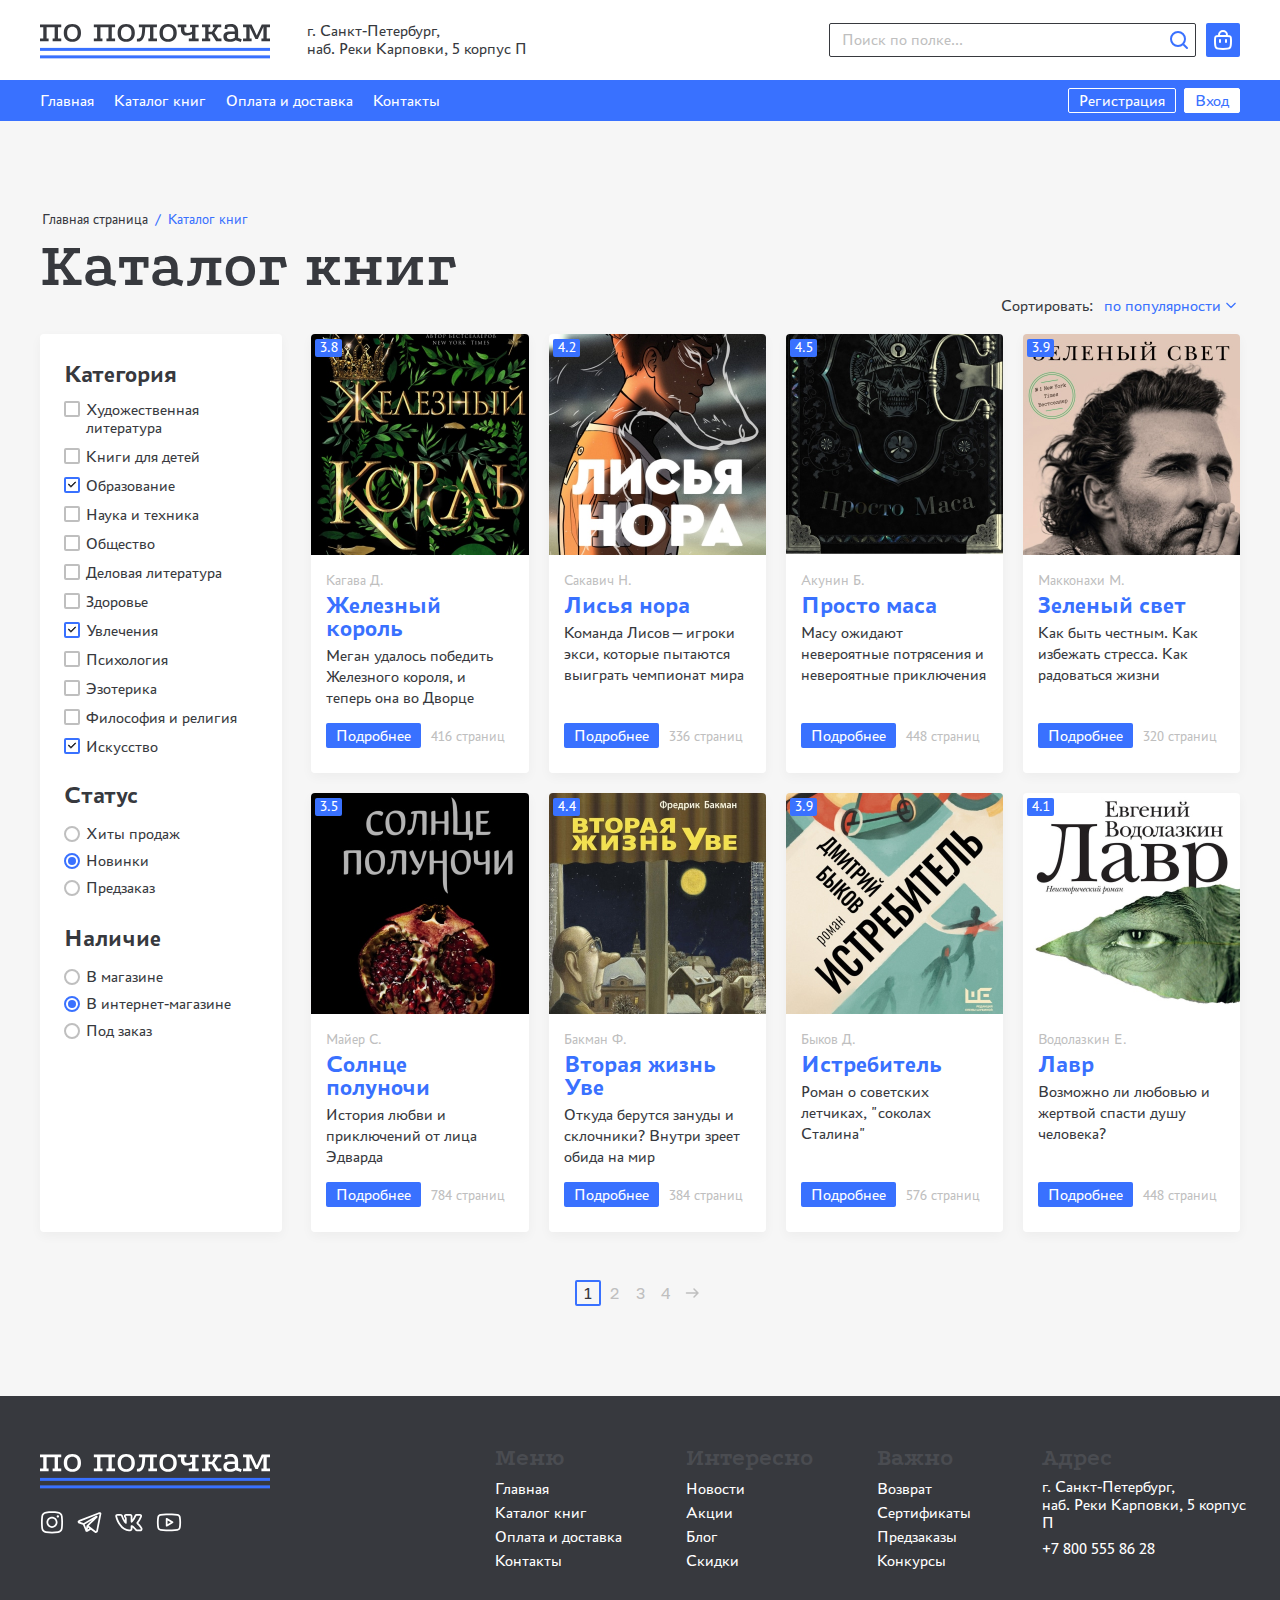
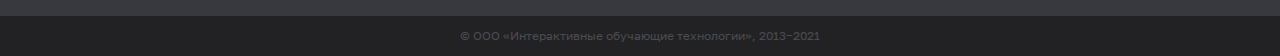
==== commit e4f50ad3: "#6 - cycles" ====
--- a/catalog.html
+++ b/catalog.html
@@ -5,7 +5,7 @@
     <meta name="viewport" content="width=device-width, initial-scale=1.0">
     <meta http-equiv="X-UA-Compatible" content="ie=edge">
     <link rel="stylesheet" type="text/css" href="./static/css/styles.css">
-    <title>Сайт с книгами "По полочкам"</title>
+    <title>Каталог книг</title>
   </head>
   <body>
     <div class="wrapper">
@@ -176,9 +176,7 @@
                           <h3 class="books__name">Железный король</h3>
                           <p class="books__description">Меган удалось победить Железного короля, и теперь она во Дворце</p>
                           <p class="books__stars">
-                            <svg width='12' height='12' viewBox='0 0 12 12' fill='none' xmlns='http://www.w3.org/2000/svg'>
-                            <path d='M4.87152 2.81324C5.29957 1.74612 5.5136 1.21256 5.86132 1.13861C5.95275 1.11916 6.04724 1.11916 6.13867 1.13861C6.48639 1.21256 6.70042 1.74612 7.12847 2.81324C7.37189 3.4201 7.4936 3.72352 7.72134 3.9299C7.78522 3.98779 7.85456 4.03934 7.92839 4.08384C8.19162 4.24249 8.52022 4.27192 9.17741 4.33078C10.2899 4.43041 10.8462 4.48023 11.016 4.79739C11.0512 4.86308 11.0751 4.9342 11.0868 5.00779C11.1431 5.36315 10.7342 5.73519 9.91632 6.47927L9.68921 6.68589C9.30685 7.03376 9.11566 7.2077 9.00508 7.42477C8.93875 7.55498 8.89427 7.69521 8.87343 7.83985C8.83869 8.08098 8.89467 8.33331 9.00664 8.83796L9.04665 9.01827C9.24744 9.92329 9.34784 10.3758 9.22251 10.5982C9.10994 10.798 8.90257 10.9259 8.67351 10.9369C8.41849 10.949 8.05917 10.6562 7.34052 10.0707C6.86704 9.68484 6.63031 9.49194 6.3675 9.41658C6.12734 9.34771 5.87265 9.34771 5.63249 9.41658C5.36968 9.49194 5.13294 9.68484 4.65947 10.0707C3.94082 10.6562 3.5815 10.949 3.32648 10.9369C3.09742 10.9259 2.89005 10.798 2.77747 10.5982C2.65215 10.3758 2.75254 9.92329 2.95334 9.01827L2.99335 8.83796C3.10532 8.33331 3.1613 8.08098 3.12656 7.83985C3.10572 7.69521 3.06124 7.55498 2.99491 7.42477C2.88432 7.2077 2.69314 7.03376 2.31078 6.68589L2.08366 6.47927C1.2658 5.73519 0.856875 5.36315 0.913191 5.00779C0.924854 4.9342 0.948774 4.86308 0.983955 4.79739C1.15382 4.48023 1.71007 4.43041 2.82258 4.33078C3.47977 4.27192 3.80837 4.24249 4.07159 4.08384C4.14543 4.03934 4.21477 3.98779 4.27865 3.9299C4.50639 3.72352 4.6281 3.4201 4.87152 2.81324Z' fill='white' stroke='white' />
-                            </svg><span class="books__star">3.8</span>
+                            <!-- svg иконка--><span class="books__star">3.8</span>
                           </p>
                           <div class="books__wrapper"><a class="books__link" href="iron-king.html">Подробнее</a><span class="books__pages">416 страниц</span></div>
                         </div>
@@ -191,9 +189,7 @@
                           <h3 class="books__name">Лисья нора</h3>
                           <p class="books__description">Команда Лисов—игроки экси, которые пытаются выиграть чемпионат мира</p>
                           <p class="books__stars">
-                            <svg width='12' height='12' viewBox='0 0 12 12' fill='none' xmlns='http://www.w3.org/2000/svg'>
-                            <path d='M4.87152 2.81324C5.29957 1.74612 5.5136 1.21256 5.86132 1.13861C5.95275 1.11916 6.04724 1.11916 6.13867 1.13861C6.48639 1.21256 6.70042 1.74612 7.12847 2.81324C7.37189 3.4201 7.4936 3.72352 7.72134 3.9299C7.78522 3.98779 7.85456 4.03934 7.92839 4.08384C8.19162 4.24249 8.52022 4.27192 9.17741 4.33078C10.2899 4.43041 10.8462 4.48023 11.016 4.79739C11.0512 4.86308 11.0751 4.9342 11.0868 5.00779C11.1431 5.36315 10.7342 5.73519 9.91632 6.47927L9.68921 6.68589C9.30685 7.03376 9.11566 7.2077 9.00508 7.42477C8.93875 7.55498 8.89427 7.69521 8.87343 7.83985C8.83869 8.08098 8.89467 8.33331 9.00664 8.83796L9.04665 9.01827C9.24744 9.92329 9.34784 10.3758 9.22251 10.5982C9.10994 10.798 8.90257 10.9259 8.67351 10.9369C8.41849 10.949 8.05917 10.6562 7.34052 10.0707C6.86704 9.68484 6.63031 9.49194 6.3675 9.41658C6.12734 9.34771 5.87265 9.34771 5.63249 9.41658C5.36968 9.49194 5.13294 9.68484 4.65947 10.0707C3.94082 10.6562 3.5815 10.949 3.32648 10.9369C3.09742 10.9259 2.89005 10.798 2.77747 10.5982C2.65215 10.3758 2.75254 9.92329 2.95334 9.01827L2.99335 8.83796C3.10532 8.33331 3.1613 8.08098 3.12656 7.83985C3.10572 7.69521 3.06124 7.55498 2.99491 7.42477C2.88432 7.2077 2.69314 7.03376 2.31078 6.68589L2.08366 6.47927C1.2658 5.73519 0.856875 5.36315 0.913191 5.00779C0.924854 4.9342 0.948774 4.86308 0.983955 4.79739C1.15382 4.48023 1.71007 4.43041 2.82258 4.33078C3.47977 4.27192 3.80837 4.24249 4.07159 4.08384C4.14543 4.03934 4.21477 3.98779 4.27865 3.9299C4.50639 3.72352 4.6281 3.4201 4.87152 2.81324Z' fill='white' stroke='white' />
-                            </svg><span class="books__star">4.2</span>
+                            <!-- svg иконка--><span class="books__star">4.2</span>
                           </p>
                           <div class="books__wrapper"><a class="books__link" href="#">Подробнее</a><span class="books__pages">336 страниц</span></div>
                         </div>
@@ -206,9 +202,7 @@
                           <h3 class="books__name">Просто маса</h3>
                           <p class="books__description">Масу ожидают невероятные потрясения и невероятные приключения</p>
                           <p class="books__stars">
-                            <svg width='12' height='12' viewBox='0 0 12 12' fill='none' xmlns='http://www.w3.org/2000/svg'>
-                            <path d='M4.87152 2.81324C5.29957 1.74612 5.5136 1.21256 5.86132 1.13861C5.95275 1.11916 6.04724 1.11916 6.13867 1.13861C6.48639 1.21256 6.70042 1.74612 7.12847 2.81324C7.37189 3.4201 7.4936 3.72352 7.72134 3.9299C7.78522 3.98779 7.85456 4.03934 7.92839 4.08384C8.19162 4.24249 8.52022 4.27192 9.17741 4.33078C10.2899 4.43041 10.8462 4.48023 11.016 4.79739C11.0512 4.86308 11.0751 4.9342 11.0868 5.00779C11.1431 5.36315 10.7342 5.73519 9.91632 6.47927L9.68921 6.68589C9.30685 7.03376 9.11566 7.2077 9.00508 7.42477C8.93875 7.55498 8.89427 7.69521 8.87343 7.83985C8.83869 8.08098 8.89467 8.33331 9.00664 8.83796L9.04665 9.01827C9.24744 9.92329 9.34784 10.3758 9.22251 10.5982C9.10994 10.798 8.90257 10.9259 8.67351 10.9369C8.41849 10.949 8.05917 10.6562 7.34052 10.0707C6.86704 9.68484 6.63031 9.49194 6.3675 9.41658C6.12734 9.34771 5.87265 9.34771 5.63249 9.41658C5.36968 9.49194 5.13294 9.68484 4.65947 10.0707C3.94082 10.6562 3.5815 10.949 3.32648 10.9369C3.09742 10.9259 2.89005 10.798 2.77747 10.5982C2.65215 10.3758 2.75254 9.92329 2.95334 9.01827L2.99335 8.83796C3.10532 8.33331 3.1613 8.08098 3.12656 7.83985C3.10572 7.69521 3.06124 7.55498 2.99491 7.42477C2.88432 7.2077 2.69314 7.03376 2.31078 6.68589L2.08366 6.47927C1.2658 5.73519 0.856875 5.36315 0.913191 5.00779C0.924854 4.9342 0.948774 4.86308 0.983955 4.79739C1.15382 4.48023 1.71007 4.43041 2.82258 4.33078C3.47977 4.27192 3.80837 4.24249 4.07159 4.08384C4.14543 4.03934 4.21477 3.98779 4.27865 3.9299C4.50639 3.72352 4.6281 3.4201 4.87152 2.81324Z' fill='white' stroke='white' />
-                            </svg><span class="books__star">4.5</span>
+                            <!-- svg иконка--><span class="books__star">4.5</span>
                           </p>
                           <div class="books__wrapper"><a class="books__link" href="#">Подробнее</a><span class="books__pages">448 страниц</span></div>
                         </div>
@@ -221,9 +215,7 @@
                           <h3 class="books__name">Зеленый свет</h3>
                           <p class="books__description">Как быть честным. Как избежать стресса. Как радоваться жизни</p>
                           <p class="books__stars">
-                            <svg width='12' height='12' viewBox='0 0 12 12' fill='none' xmlns='http://www.w3.org/2000/svg'>
-                            <path d='M4.87152 2.81324C5.29957 1.74612 5.5136 1.21256 5.86132 1.13861C5.95275 1.11916 6.04724 1.11916 6.13867 1.13861C6.48639 1.21256 6.70042 1.74612 7.12847 2.81324C7.37189 3.4201 7.4936 3.72352 7.72134 3.9299C7.78522 3.98779 7.85456 4.03934 7.92839 4.08384C8.19162 4.24249 8.52022 4.27192 9.17741 4.33078C10.2899 4.43041 10.8462 4.48023 11.016 4.79739C11.0512 4.86308 11.0751 4.9342 11.0868 5.00779C11.1431 5.36315 10.7342 5.73519 9.91632 6.47927L9.68921 6.68589C9.30685 7.03376 9.11566 7.2077 9.00508 7.42477C8.93875 7.55498 8.89427 7.69521 8.87343 7.83985C8.83869 8.08098 8.89467 8.33331 9.00664 8.83796L9.04665 9.01827C9.24744 9.92329 9.34784 10.3758 9.22251 10.5982C9.10994 10.798 8.90257 10.9259 8.67351 10.9369C8.41849 10.949 8.05917 10.6562 7.34052 10.0707C6.86704 9.68484 6.63031 9.49194 6.3675 9.41658C6.12734 9.34771 5.87265 9.34771 5.63249 9.41658C5.36968 9.49194 5.13294 9.68484 4.65947 10.0707C3.94082 10.6562 3.5815 10.949 3.32648 10.9369C3.09742 10.9259 2.89005 10.798 2.77747 10.5982C2.65215 10.3758 2.75254 9.92329 2.95334 9.01827L2.99335 8.83796C3.10532 8.33331 3.1613 8.08098 3.12656 7.83985C3.10572 7.69521 3.06124 7.55498 2.99491 7.42477C2.88432 7.2077 2.69314 7.03376 2.31078 6.68589L2.08366 6.47927C1.2658 5.73519 0.856875 5.36315 0.913191 5.00779C0.924854 4.9342 0.948774 4.86308 0.983955 4.79739C1.15382 4.48023 1.71007 4.43041 2.82258 4.33078C3.47977 4.27192 3.80837 4.24249 4.07159 4.08384C4.14543 4.03934 4.21477 3.98779 4.27865 3.9299C4.50639 3.72352 4.6281 3.4201 4.87152 2.81324Z' fill='white' stroke='white' />
-                            </svg><span class="books__star">3.9</span>
+                            <!-- svg иконка--><span class="books__star">3.9</span>
                           </p>
                           <div class="books__wrapper"><a class="books__link" href="#">Подробнее</a><span class="books__pages">320 страниц</span></div>
                         </div>
@@ -236,9 +228,7 @@
                           <h3 class="books__name">Солнце полуночи</h3>
                           <p class="books__description">История любви и приключений от лица Эдварда</p>
                           <p class="books__stars">
-                            <svg width='12' height='12' viewBox='0 0 12 12' fill='none' xmlns='http://www.w3.org/2000/svg'>
-                            <path d='M4.87152 2.81324C5.29957 1.74612 5.5136 1.21256 5.86132 1.13861C5.95275 1.11916 6.04724 1.11916 6.13867 1.13861C6.48639 1.21256 6.70042 1.74612 7.12847 2.81324C7.37189 3.4201 7.4936 3.72352 7.72134 3.9299C7.78522 3.98779 7.85456 4.03934 7.92839 4.08384C8.19162 4.24249 8.52022 4.27192 9.17741 4.33078C10.2899 4.43041 10.8462 4.48023 11.016 4.79739C11.0512 4.86308 11.0751 4.9342 11.0868 5.00779C11.1431 5.36315 10.7342 5.73519 9.91632 6.47927L9.68921 6.68589C9.30685 7.03376 9.11566 7.2077 9.00508 7.42477C8.93875 7.55498 8.89427 7.69521 8.87343 7.83985C8.83869 8.08098 8.89467 8.33331 9.00664 8.83796L9.04665 9.01827C9.24744 9.92329 9.34784 10.3758 9.22251 10.5982C9.10994 10.798 8.90257 10.9259 8.67351 10.9369C8.41849 10.949 8.05917 10.6562 7.34052 10.0707C6.86704 9.68484 6.63031 9.49194 6.3675 9.41658C6.12734 9.34771 5.87265 9.34771 5.63249 9.41658C5.36968 9.49194 5.13294 9.68484 4.65947 10.0707C3.94082 10.6562 3.5815 10.949 3.32648 10.9369C3.09742 10.9259 2.89005 10.798 2.77747 10.5982C2.65215 10.3758 2.75254 9.92329 2.95334 9.01827L2.99335 8.83796C3.10532 8.33331 3.1613 8.08098 3.12656 7.83985C3.10572 7.69521 3.06124 7.55498 2.99491 7.42477C2.88432 7.2077 2.69314 7.03376 2.31078 6.68589L2.08366 6.47927C1.2658 5.73519 0.856875 5.36315 0.913191 5.00779C0.924854 4.9342 0.948774 4.86308 0.983955 4.79739C1.15382 4.48023 1.71007 4.43041 2.82258 4.33078C3.47977 4.27192 3.80837 4.24249 4.07159 4.08384C4.14543 4.03934 4.21477 3.98779 4.27865 3.9299C4.50639 3.72352 4.6281 3.4201 4.87152 2.81324Z' fill='white' stroke='white' />
-                            </svg><span class="books__star">3.5</span>
+                            <!-- svg иконка--><span class="books__star">3.5</span>
                           </p>
                           <div class="books__wrapper"><a class="books__link" href="#">Подробнее</a><span class="books__pages">784 страниц</span></div>
                         </div>
@@ -251,9 +241,7 @@
                           <h3 class="books__name">Вторая жизнь Уве</h3>
                           <p class="books__description">Откуда берутся зануды и склочники? Внутри зреет обида на мир</p>
                           <p class="books__stars">
-                            <svg width='12' height='12' viewBox='0 0 12 12' fill='none' xmlns='http://www.w3.org/2000/svg'>
-                            <path d='M4.87152 2.81324C5.29957 1.74612 5.5136 1.21256 5.86132 1.13861C5.95275 1.11916 6.04724 1.11916 6.13867 1.13861C6.48639 1.21256 6.70042 1.74612 7.12847 2.81324C7.37189 3.4201 7.4936 3.72352 7.72134 3.9299C7.78522 3.98779 7.85456 4.03934 7.92839 4.08384C8.19162 4.24249 8.52022 4.27192 9.17741 4.33078C10.2899 4.43041 10.8462 4.48023 11.016 4.79739C11.0512 4.86308 11.0751 4.9342 11.0868 5.00779C11.1431 5.36315 10.7342 5.73519 9.91632 6.47927L9.68921 6.68589C9.30685 7.03376 9.11566 7.2077 9.00508 7.42477C8.93875 7.55498 8.89427 7.69521 8.87343 7.83985C8.83869 8.08098 8.89467 8.33331 9.00664 8.83796L9.04665 9.01827C9.24744 9.92329 9.34784 10.3758 9.22251 10.5982C9.10994 10.798 8.90257 10.9259 8.67351 10.9369C8.41849 10.949 8.05917 10.6562 7.34052 10.0707C6.86704 9.68484 6.63031 9.49194 6.3675 9.41658C6.12734 9.34771 5.87265 9.34771 5.63249 9.41658C5.36968 9.49194 5.13294 9.68484 4.65947 10.0707C3.94082 10.6562 3.5815 10.949 3.32648 10.9369C3.09742 10.9259 2.89005 10.798 2.77747 10.5982C2.65215 10.3758 2.75254 9.92329 2.95334 9.01827L2.99335 8.83796C3.10532 8.33331 3.1613 8.08098 3.12656 7.83985C3.10572 7.69521 3.06124 7.55498 2.99491 7.42477C2.88432 7.2077 2.69314 7.03376 2.31078 6.68589L2.08366 6.47927C1.2658 5.73519 0.856875 5.36315 0.913191 5.00779C0.924854 4.9342 0.948774 4.86308 0.983955 4.79739C1.15382 4.48023 1.71007 4.43041 2.82258 4.33078C3.47977 4.27192 3.80837 4.24249 4.07159 4.08384C4.14543 4.03934 4.21477 3.98779 4.27865 3.9299C4.50639 3.72352 4.6281 3.4201 4.87152 2.81324Z' fill='white' stroke='white' />
-                            </svg><span class="books__star">4.4</span>
+                            <!-- svg иконка--><span class="books__star">4.4</span>
                           </p>
                           <div class="books__wrapper"><a class="books__link" href="#">Подробнее</a><span class="books__pages">384 страниц</span></div>
                         </div>
@@ -264,11 +252,9 @@
                         <div class="books__box">
                           <p class="books__author">Быков Д.</p>
                           <h3 class="books__name">Истребитель</h3>
-                          <p class="books__description">Роман о советских летчиках, "соколах Сталина"</p>
-                          <p class="books__stars">
-                            <svg width='12' height='12' viewBox='0 0 12 12' fill='none' xmlns='http://www.w3.org/2000/svg'>
-                            <path d='M4.87152 2.81324C5.29957 1.74612 5.5136 1.21256 5.86132 1.13861C5.95275 1.11916 6.04724 1.11916 6.13867 1.13861C6.48639 1.21256 6.70042 1.74612 7.12847 2.81324C7.37189 3.4201 7.4936 3.72352 7.72134 3.9299C7.78522 3.98779 7.85456 4.03934 7.92839 4.08384C8.19162 4.24249 8.52022 4.27192 9.17741 4.33078C10.2899 4.43041 10.8462 4.48023 11.016 4.79739C11.0512 4.86308 11.0751 4.9342 11.0868 5.00779C11.1431 5.36315 10.7342 5.73519 9.91632 6.47927L9.68921 6.68589C9.30685 7.03376 9.11566 7.2077 9.00508 7.42477C8.93875 7.55498 8.89427 7.69521 8.87343 7.83985C8.83869 8.08098 8.89467 8.33331 9.00664 8.83796L9.04665 9.01827C9.24744 9.92329 9.34784 10.3758 9.22251 10.5982C9.10994 10.798 8.90257 10.9259 8.67351 10.9369C8.41849 10.949 8.05917 10.6562 7.34052 10.0707C6.86704 9.68484 6.63031 9.49194 6.3675 9.41658C6.12734 9.34771 5.87265 9.34771 5.63249 9.41658C5.36968 9.49194 5.13294 9.68484 4.65947 10.0707C3.94082 10.6562 3.5815 10.949 3.32648 10.9369C3.09742 10.9259 2.89005 10.798 2.77747 10.5982C2.65215 10.3758 2.75254 9.92329 2.95334 9.01827L2.99335 8.83796C3.10532 8.33331 3.1613 8.08098 3.12656 7.83985C3.10572 7.69521 3.06124 7.55498 2.99491 7.42477C2.88432 7.2077 2.69314 7.03376 2.31078 6.68589L2.08366 6.47927C1.2658 5.73519 0.856875 5.36315 0.913191 5.00779C0.924854 4.9342 0.948774 4.86308 0.983955 4.79739C1.15382 4.48023 1.71007 4.43041 2.82258 4.33078C3.47977 4.27192 3.80837 4.24249 4.07159 4.08384C4.14543 4.03934 4.21477 3.98779 4.27865 3.9299C4.50639 3.72352 4.6281 3.4201 4.87152 2.81324Z' fill='white' stroke='white' />
-                            </svg><span class="books__star">3.9</span>
+                          <p class="books__description">Роман о советских летчиках, &quot;соколах Сталина&quot;</p>
+                          <p class="books__stars">
+                            <!-- svg иконка--><span class="books__star">3.9</span>
                           </p>
                           <div class="books__wrapper"><a class="books__link" href="#">Подробнее</a><span class="books__pages">576 страниц</span></div>
                         </div>
@@ -281,9 +267,7 @@
                           <h3 class="books__name">Лавр</h3>
                           <p class="books__description">Возможно ли любовью и жертвой спасти душу человека?</p>
                           <p class="books__stars">
-                            <svg width='12' height='12' viewBox='0 0 12 12' fill='none' xmlns='http://www.w3.org/2000/svg'>
-                            <path d='M4.87152 2.81324C5.29957 1.74612 5.5136 1.21256 5.86132 1.13861C5.95275 1.11916 6.04724 1.11916 6.13867 1.13861C6.48639 1.21256 6.70042 1.74612 7.12847 2.81324C7.37189 3.4201 7.4936 3.72352 7.72134 3.9299C7.78522 3.98779 7.85456 4.03934 7.92839 4.08384C8.19162 4.24249 8.52022 4.27192 9.17741 4.33078C10.2899 4.43041 10.8462 4.48023 11.016 4.79739C11.0512 4.86308 11.0751 4.9342 11.0868 5.00779C11.1431 5.36315 10.7342 5.73519 9.91632 6.47927L9.68921 6.68589C9.30685 7.03376 9.11566 7.2077 9.00508 7.42477C8.93875 7.55498 8.89427 7.69521 8.87343 7.83985C8.83869 8.08098 8.89467 8.33331 9.00664 8.83796L9.04665 9.01827C9.24744 9.92329 9.34784 10.3758 9.22251 10.5982C9.10994 10.798 8.90257 10.9259 8.67351 10.9369C8.41849 10.949 8.05917 10.6562 7.34052 10.0707C6.86704 9.68484 6.63031 9.49194 6.3675 9.41658C6.12734 9.34771 5.87265 9.34771 5.63249 9.41658C5.36968 9.49194 5.13294 9.68484 4.65947 10.0707C3.94082 10.6562 3.5815 10.949 3.32648 10.9369C3.09742 10.9259 2.89005 10.798 2.77747 10.5982C2.65215 10.3758 2.75254 9.92329 2.95334 9.01827L2.99335 8.83796C3.10532 8.33331 3.1613 8.08098 3.12656 7.83985C3.10572 7.69521 3.06124 7.55498 2.99491 7.42477C2.88432 7.2077 2.69314 7.03376 2.31078 6.68589L2.08366 6.47927C1.2658 5.73519 0.856875 5.36315 0.913191 5.00779C0.924854 4.9342 0.948774 4.86308 0.983955 4.79739C1.15382 4.48023 1.71007 4.43041 2.82258 4.33078C3.47977 4.27192 3.80837 4.24249 4.07159 4.08384C4.14543 4.03934 4.21477 3.98779 4.27865 3.9299C4.50639 3.72352 4.6281 3.4201 4.87152 2.81324Z' fill='white' stroke='white' />
-                            </svg><span class="books__star">4.1</span>
+                            <!-- svg иконка--><span class="books__star">4.1</span>
                           </p>
                           <div class="books__wrapper"><a class="books__link" href="#">Подробнее</a><span class="books__pages">448 страниц</span></div>
                         </div>
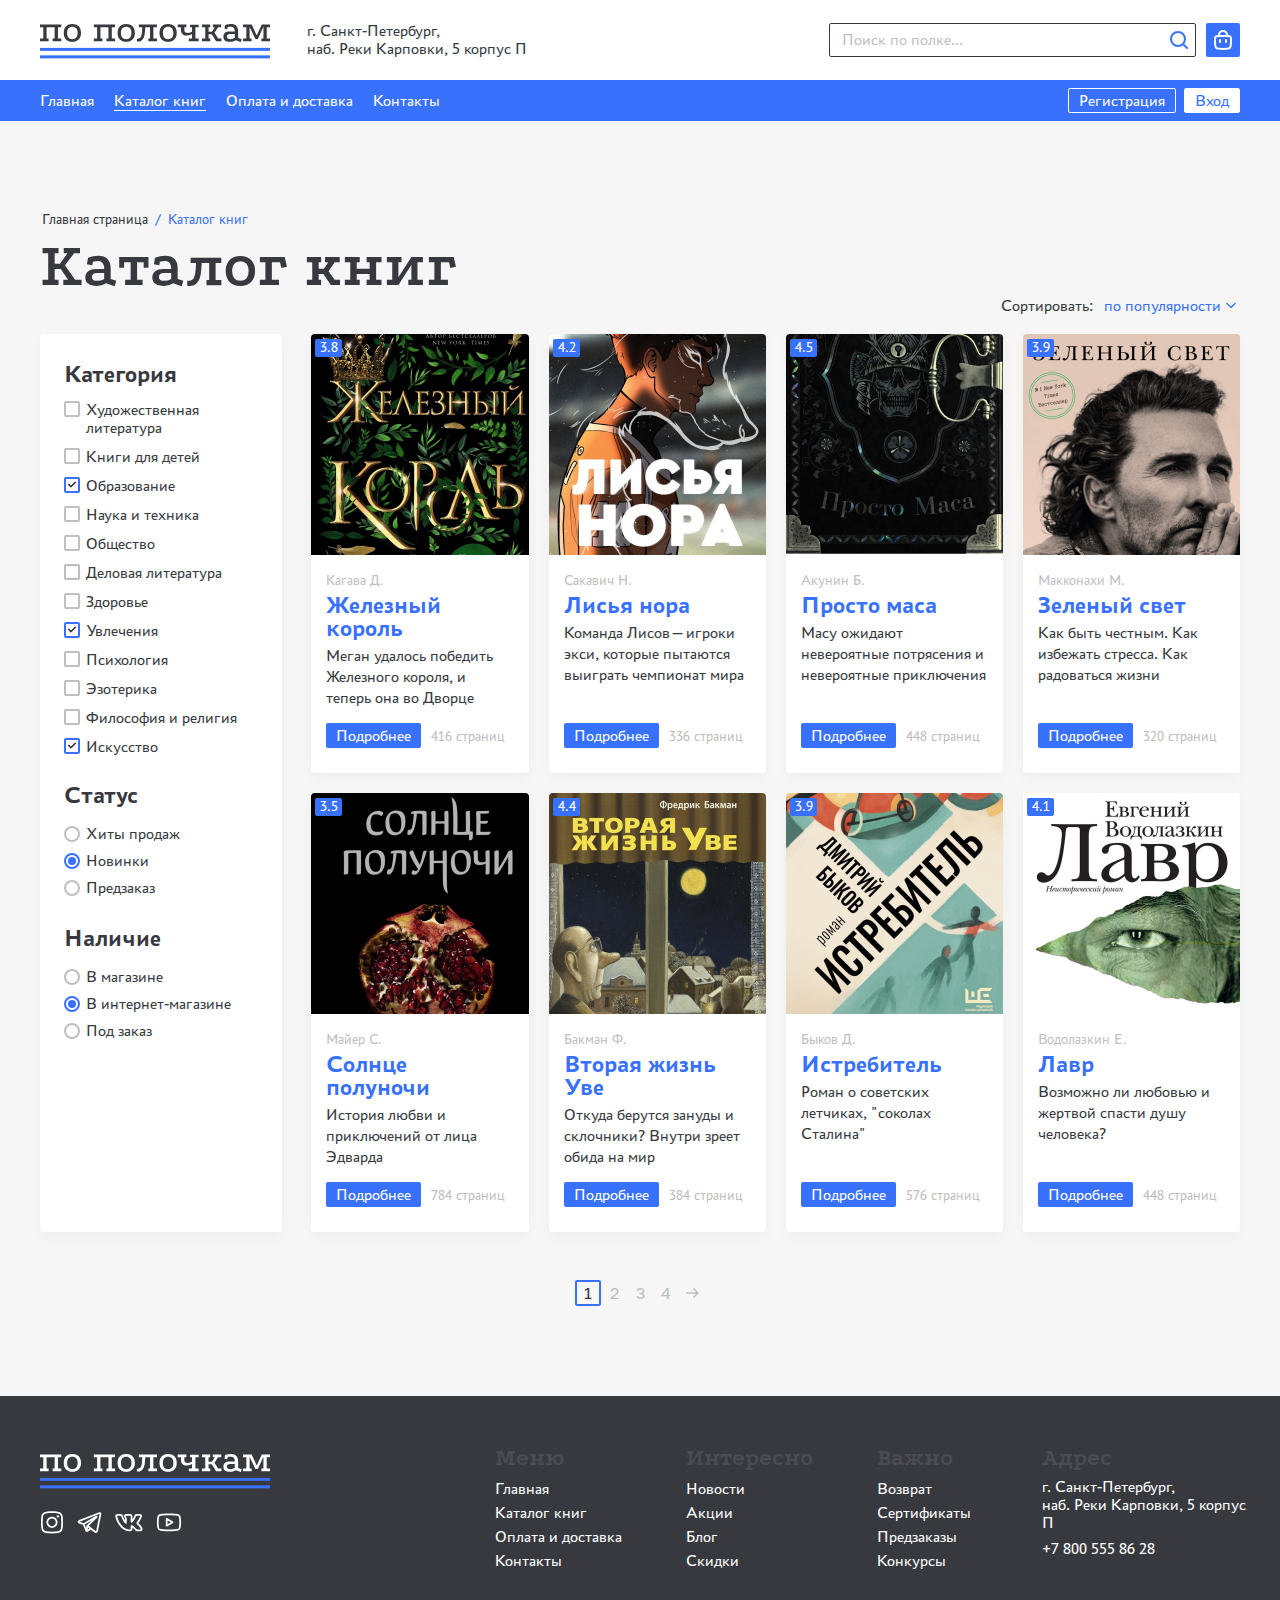
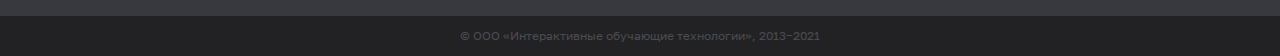
==== commit 8dff830c: "#7 - conditions" ====
--- a/catalog.html
+++ b/catalog.html
@@ -11,7 +11,7 @@
     <div class="wrapper">
       <header class="header">
         <div class="container">
-          <div class="header__wrapper"><a class="header__logo-link"><span class="visually-hidden">Логотип сайта "По полочкам"</span><svg class="header__logo" width="230" height="35" viewBox="0 0 230 35" fill="none" xmlns="http://www.w3.org/2000/svg">
+          <div class="header__wrapper"><a class="header__logo-link" href="index.html"><span class="visually-hidden">Логотип сайта "По полочкам"</span><svg class="header__logo" width="230" height="35" viewBox="0 0 230 35" fill="none" xmlns="http://www.w3.org/2000/svg">
               <path d="M0 0.612722H21.2467V3.21678H17.9631V14.5521H21.2467V17.1945H12.6321V14.5521H14.6409V3.21678H6.6058V14.5521H8.61458V17.1945H0V14.5521H3.28358V3.21678H0V0.612722Z" fill="#37393E"/>
               <path d="M32.3032 0C34.93 0 37.029 0.791432 38.5999 2.37429C40.1966 3.95716 40.995 6.13997 40.995 8.92275C40.995 11.7055 40.1966 13.8883 38.5999 15.4712C37.029 17.0285 34.93 17.8072 32.3032 17.8072C29.7278 17.8072 27.6546 17.0285 26.0837 15.4712C24.5385 13.8883 23.7658 11.7055 23.7658 8.92275C23.7658 6.13997 24.5385 3.95716 26.0837 2.37429C27.6546 0.791432 29.7278 0 32.3032 0ZM32.3418 2.71895C30.6163 2.71895 29.3158 3.25508 28.4401 4.32734C27.5645 5.3996 27.1267 6.9314 27.1267 8.92275C27.1267 10.8886 27.5645 12.4204 28.4401 13.5181C29.3158 14.5904 30.6163 15.1265 32.3418 15.1265C34.093 15.1265 35.4065 14.5904 36.2821 13.5181C37.1835 12.4204 37.6342 10.8886 37.6342 8.92275C37.6342 6.9314 37.1835 5.3996 36.2821 4.32734C35.4065 3.25508 34.093 2.71895 32.3418 2.71895Z" fill="#37393E"/>
               <path d="M53.8336 0.612722H75.0803V3.21678H71.7967V14.5521H75.0803V17.1945H66.4657V14.5521H68.4745V3.21678H60.4394V14.5521H62.4482V17.1945H53.8336V14.5521H57.1172V3.21678H53.8336V0.612722Z" fill="#37393E"/>
@@ -47,8 +47,8 @@
           <div class="container">
             <div class="nav__content">
               <ul class="nav__list">
-                <li class="nav__item"><a class="nav__link">Главная</a></li>
-                <li class="nav__item"><a class="nav__link" href="catalog.html">Каталог книг</a></li>
+                <li class="nav__item"><a class="nav__link" href="index.html">Главная</a></li>
+                <li class="nav__item"><a class="nav__link nav__link--active">Каталог книг</a></li>
                 <li class="nav__item"><a class="nav__link" href="#">Оплата и доставка</a></li>
                 <li class="nav__item"><a class="nav__link" href="#">Контакты</a></li>
               </ul>
@@ -294,7 +294,7 @@
       <footer class="footer">
         <div class="container">
           <div class="footer__wrapper">
-            <div class="footer__col"><a class="footer__logo-link"><span class="visually-hidden">Логотип сайта "По полочкам"</span><svg class='footer__logo' width='230' height='35' viewBox='0 0 230 35' fill='none' xmlns='http://www.w3.org/2000/svg'>
+            <div class="footer__col"><a class="footer__logo-link" href="index.html"><span class="visually-hidden">Логотип сайта "По полочкам"</span><svg class='footer__logo' width='230' height='35' viewBox='0 0 230 35' fill='none' xmlns='http://www.w3.org/2000/svg'>
                 <path d='M0 0.612722H21.2467V3.21678H17.9631V14.5521H21.2467V17.1945H12.6321V14.5521H14.6409V3.21678H6.6058V14.5521H8.61458V17.1945H0V14.5521H3.28358V3.21678H0V0.612722Z' fill='white'/>
                 <path d='M32.3032 0C34.93 0 37.029 0.791432 38.5999 2.37429C40.1966 3.95716 40.995 6.13997 40.995 8.92275C40.995 11.7055 40.1966 13.8883 38.5999 15.4712C37.029 17.0285 34.93 17.8072 32.3032 17.8072C29.7278 17.8072 27.6546 17.0285 26.0837 15.4712C24.5385 13.8883 23.7658 11.7055 23.7658 8.92275C23.7658 6.13997 24.5385 3.95716 26.0837 2.37429C27.6546 0.791432 29.7278 0 32.3032 0ZM32.3418 2.71895C30.6163 2.71895 29.3158 3.25508 28.4401 4.32734C27.5645 5.3996 27.1267 6.9314 27.1267 8.92275C27.1267 10.8886 27.5645 12.4204 28.4401 13.5181C29.3158 14.5904 30.6163 15.1265 32.3418 15.1265C34.093 15.1265 35.4065 14.5904 36.2821 13.5181C37.1835 12.4204 37.6342 10.8886 37.6342 8.92275C37.6342 6.9314 37.1835 5.3996 36.2821 4.32734C35.4065 3.25508 34.093 2.71895 32.3418 2.71895Z' fill='white' />
                 <path d='M53.8336 0.612722H75.0803V3.21678H71.7967V14.5521H75.0803V17.1945H66.4657V14.5521H68.4745V3.21678H60.4394V14.5521H62.4482V17.1945H53.8336V14.5521H57.1172V3.21678H53.8336V0.612722Z' fill='white'/>
@@ -331,8 +331,8 @@
                 <li class="footer-nav__item">
                   <h4 class="footer-nav__title">Меню</h4>
                   <ul class="footer-nav__sub-list">
-                    <li class="footer-nav__sub-item"><a class="footer-nav__link">Главная</a></li>
-                    <li class="footer-nav__sub-item"><a class="footer-nav__link" href="catalog.html">Каталог книг</a></li>
+                    <li class="footer-nav__sub-item"><a class="footer-nav__link" href="index.html">Главная</a></li>
+                    <li class="footer-nav__sub-item"><a class="footer-nav__link">Каталог книг</a></li>
                     <li class="footer-nav__sub-item"><a class="footer-nav__link" href="#">Оплата и доставка</a></li>
                     <li class="footer-nav__sub-item"><a class="footer-nav__link" href="#">Контакты</a></li>
                   </ul>
